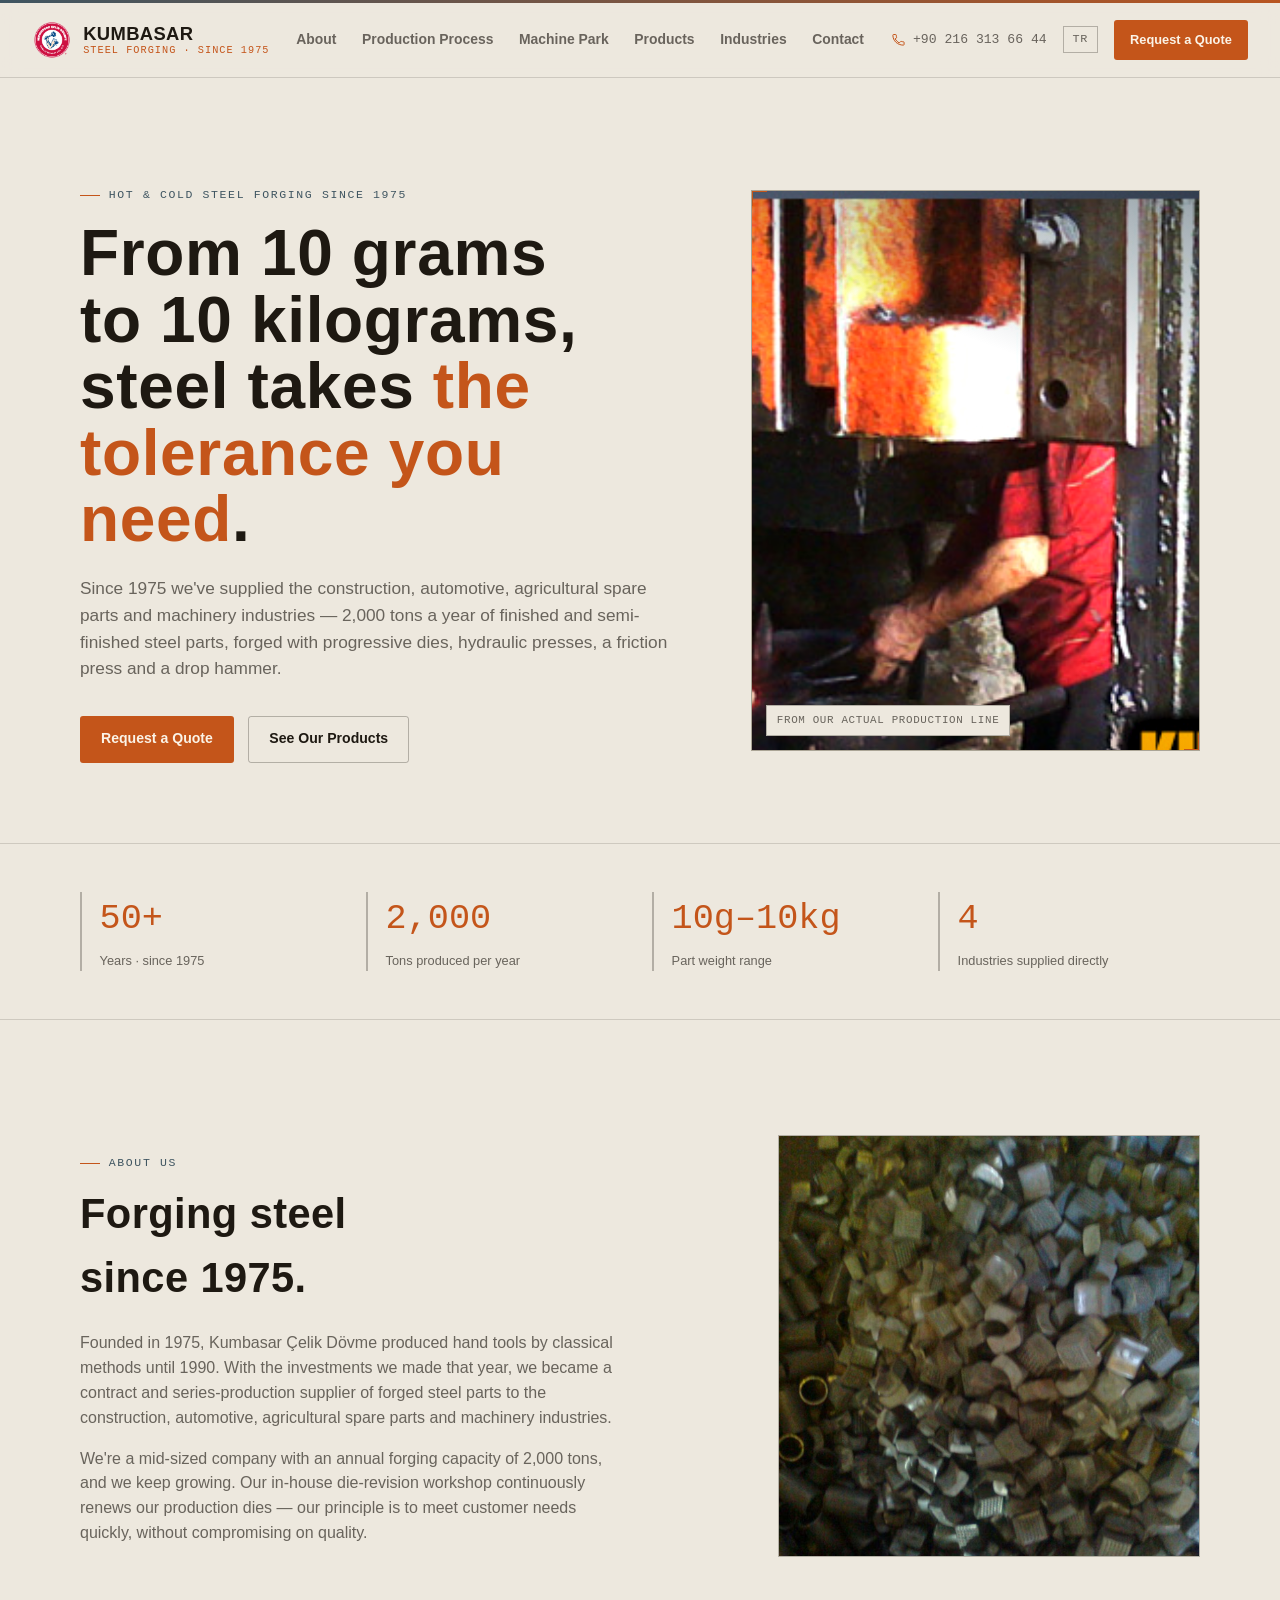
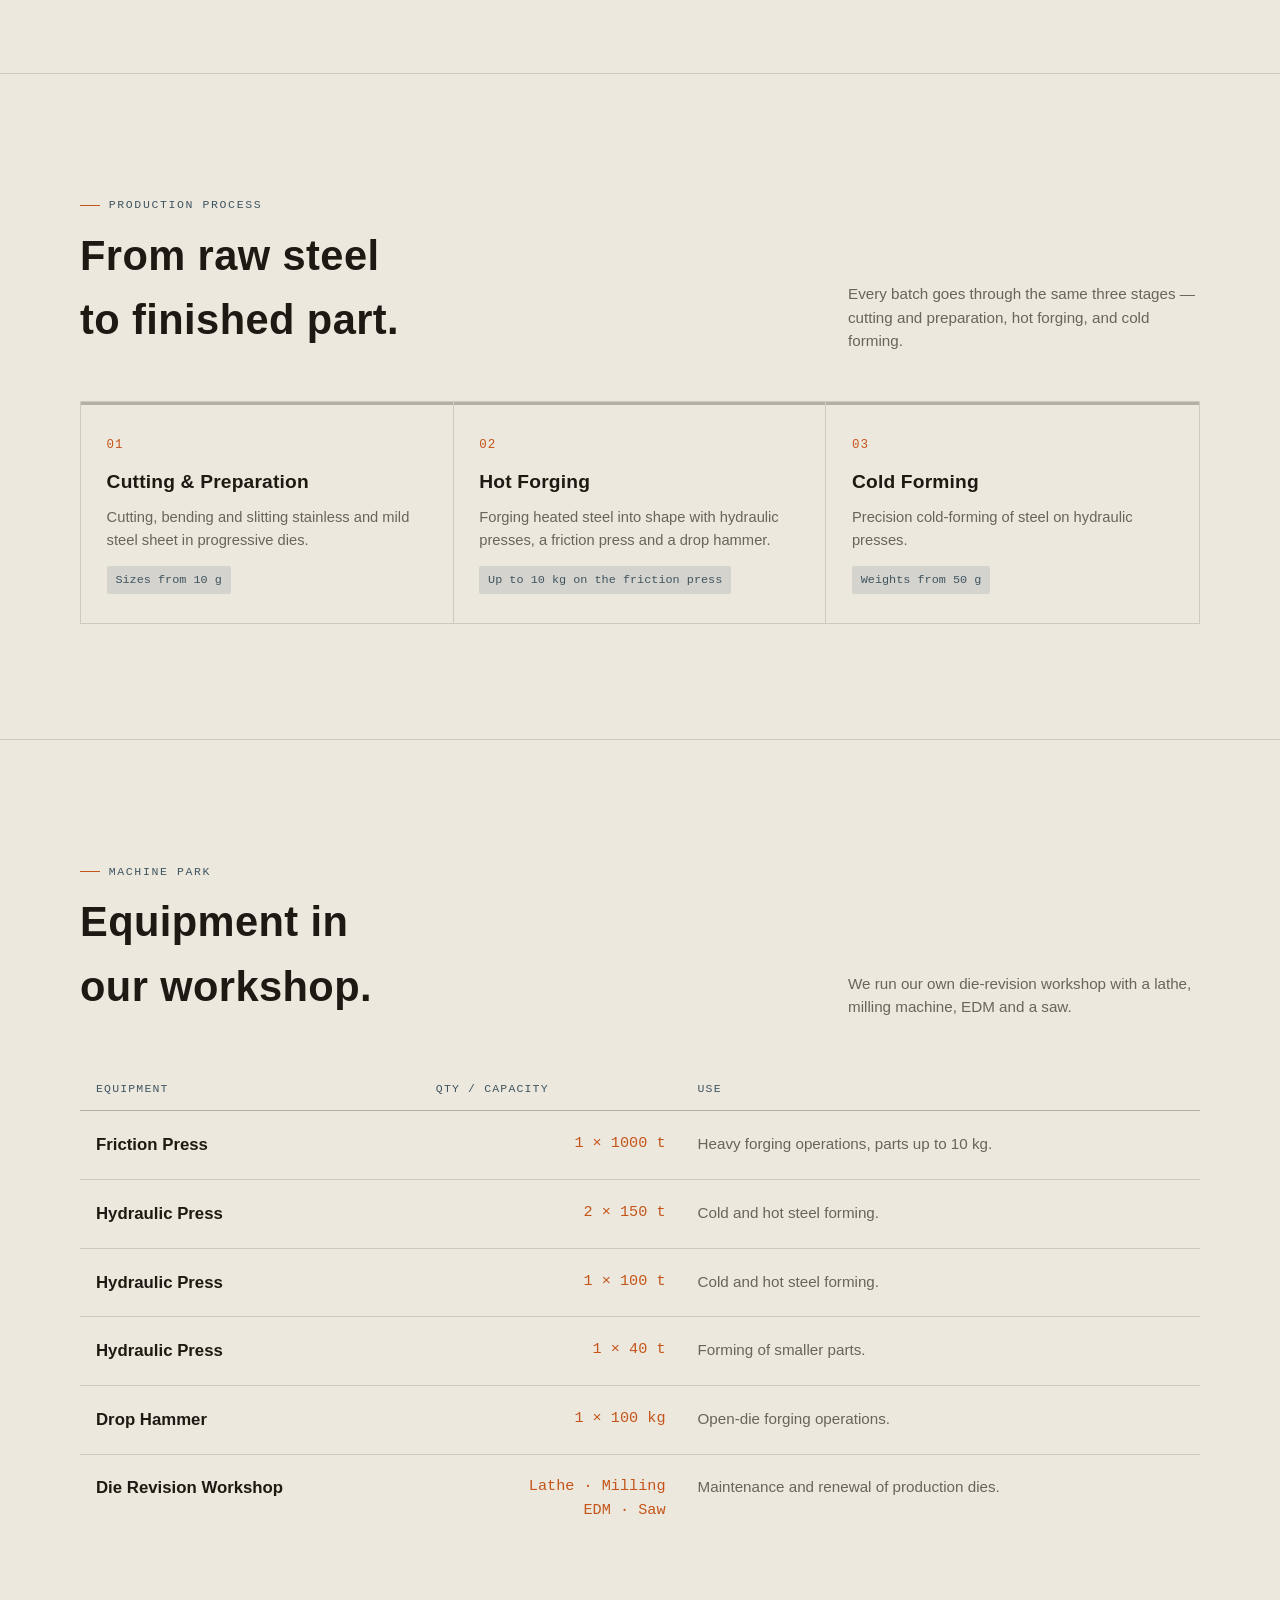
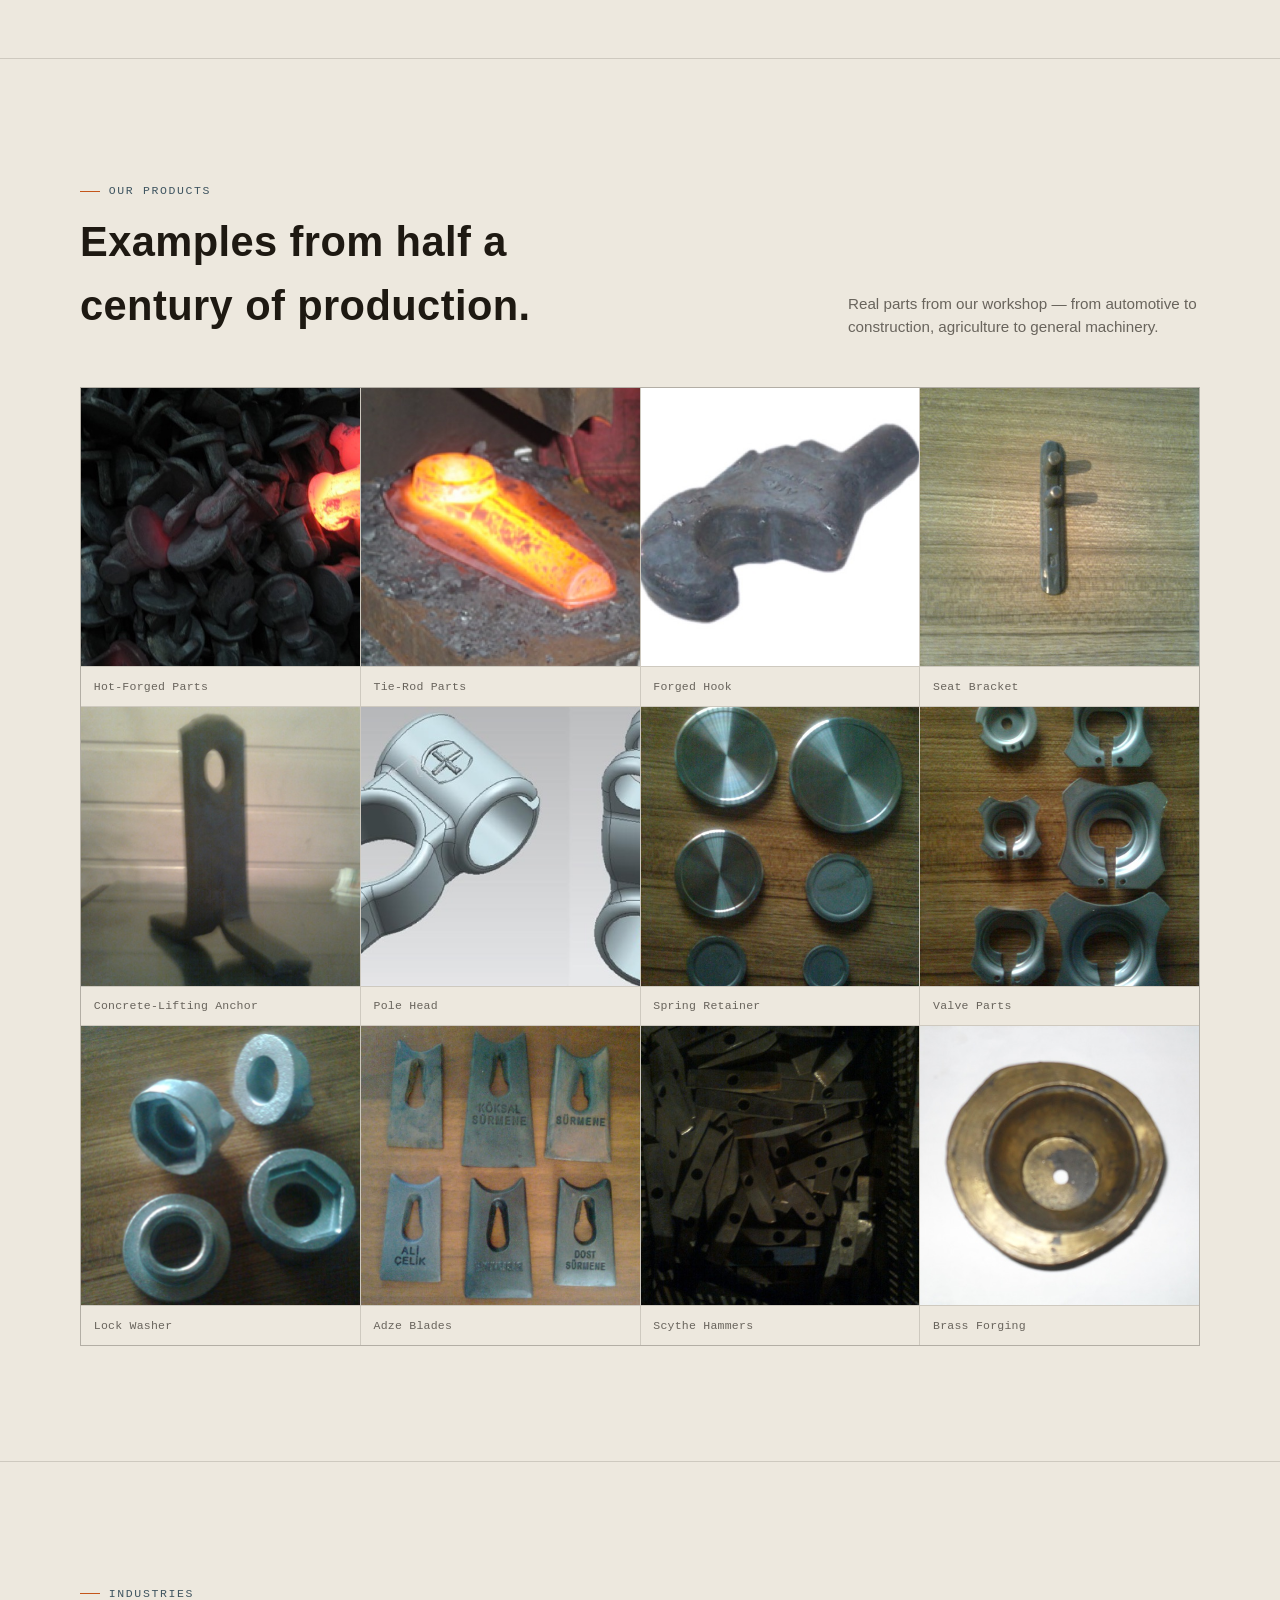
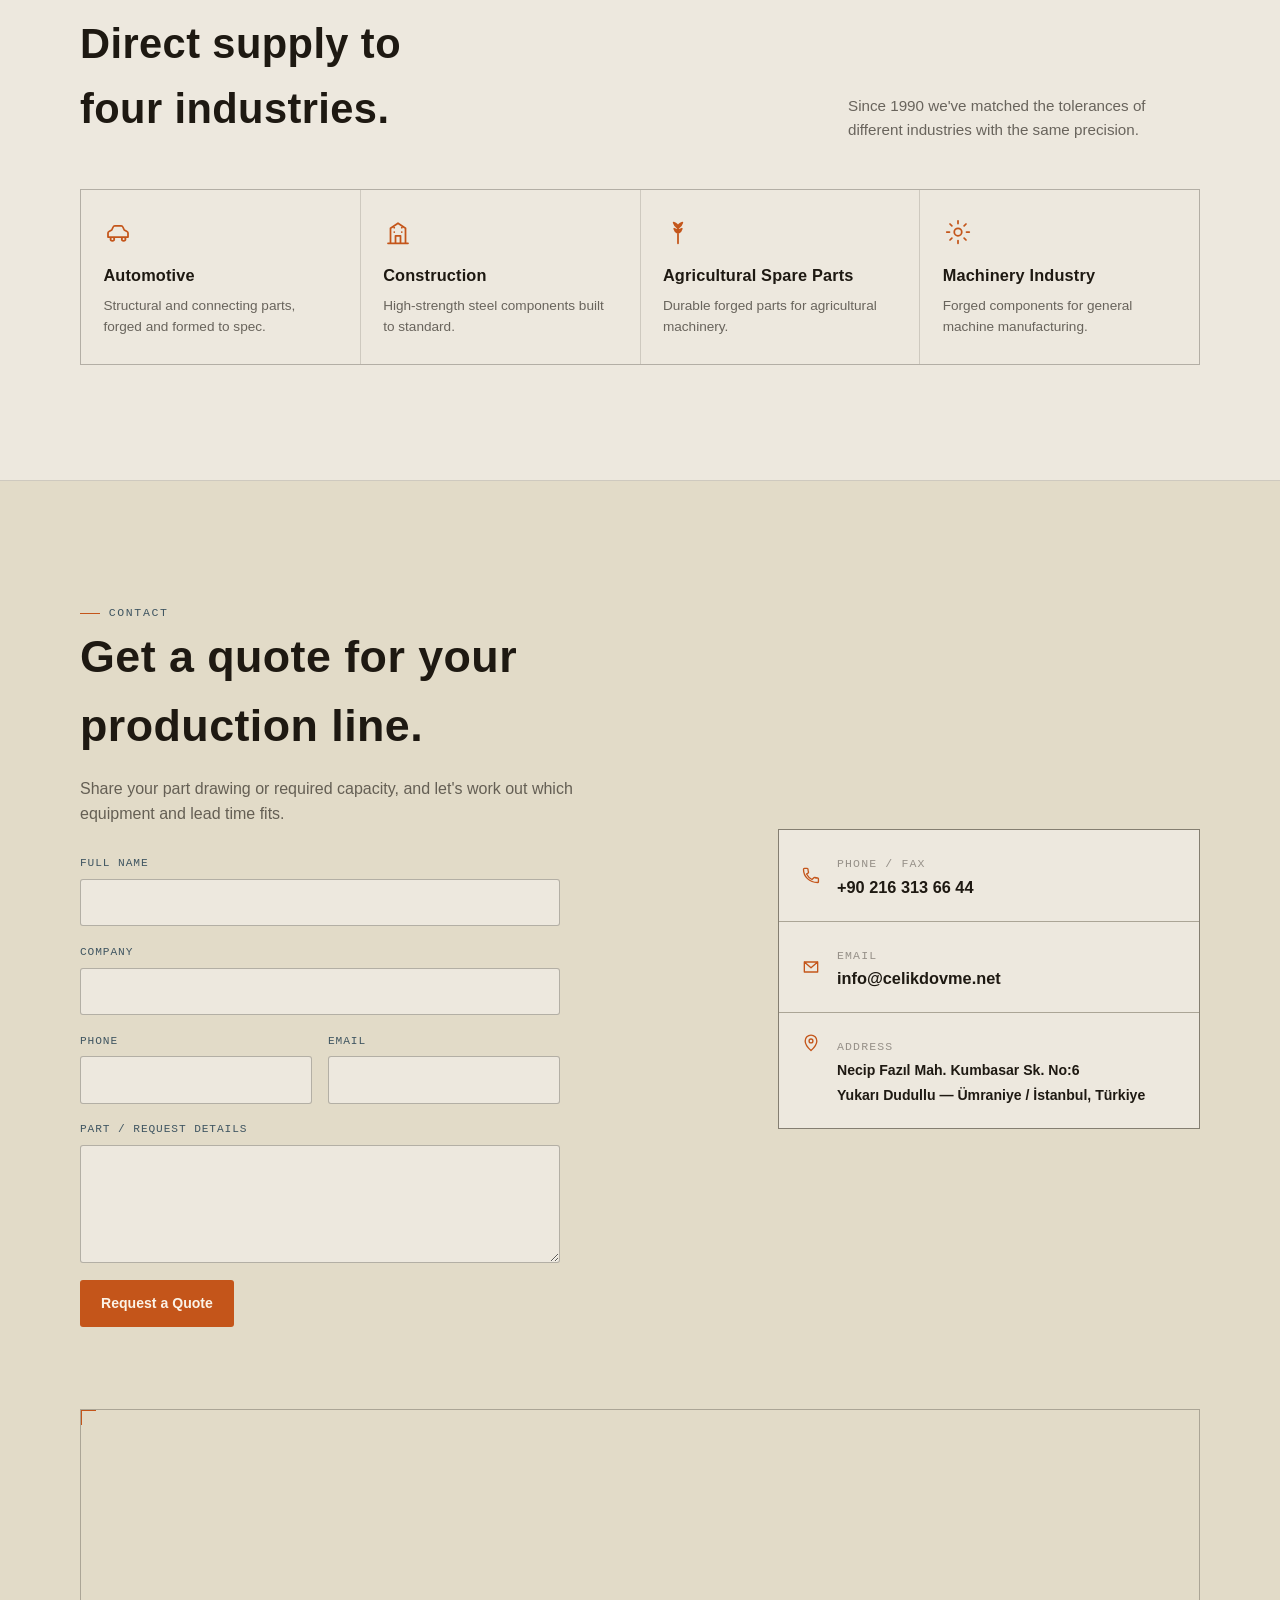
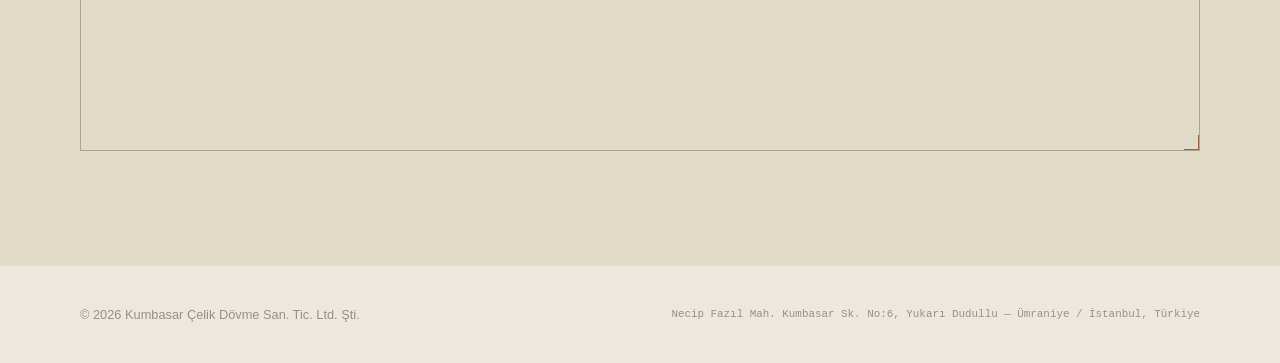
==== en.html @ d21f252c "Add Kumbasar Çelik Dövme website Static bilingual (TR/EN) site built from the company's real content" ====
<!doctype html>
<html lang="en">
<head>
<meta charset="UTF-8">
<meta name="viewport" content="width=device-width, initial-scale=1.0">
<title>Kumbasar Çelik Dövme | Hot & Cold Steel Forging Since 1975</title>
<meta name="description" content="Since 1975, supplying the construction, automotive, agricultural spare parts and machinery industries with hot forging, cold forming and progressive-die steel parts. Annual capacity 2,000 tons.">
<link rel="alternate" hreflang="tr" href="https://celikdovme.net/index.html">
<link rel="alternate" hreflang="en" href="https://celikdovme.net/en.html">
<link rel="alternate" hreflang="x-default" href="https://celikdovme.net/index.html">
<link rel="stylesheet" href="css/style.css">
<script type="application/ld+json">
{
  "@context": "https://schema.org",
  "@type": "Organization",
  "name": "Kumbasar Çelik Dövme San. Tic. Ltd. Şti.",
  "alternateName": "Kumbasar Steel Forging",
  "url": "https://celikdovme.net/en.html",
  "logo": "https://celikdovme.net/images/logo.png",
  "foundingDate": "1975",
  "description": "Since 1975, supplying the construction, automotive, agricultural spare parts and machinery industries with hot forging, cold forming and progressive-die finished and semi-finished steel parts. Annual production capacity of 2,000 tons.",
  "address": {
    "@type": "PostalAddress",
    "streetAddress": "Necip Fazıl Mahallesi, Kumbasar Sokak, No: 6, Yukarı Dudullu",
    "addressLocality": "Ümraniye",
    "addressRegion": "İstanbul",
    "addressCountry": "TR"
  },
  "email": "info@celikdovme.net",
  "telephone": "+90-216-313-66-44",
  "inLanguage": "en",
  "contactPoint": [
    {
      "@type": "ContactPoint",
      "telephone": "+90-216-313-66-44",
      "contactType": "customer service",
      "areaServed": "TR",
      "availableLanguage": "Turkish"
    }
  ]
}
</script>
</head>
<body>
<div class="heat-ticker" aria-hidden="true"></div>

<header>
  <div class="wrap nav-row">
    <a class="brand" href="#top">
      <img class="brand-logo" src="images/logo.png" alt="Kumbasar Çelik Dövme logo" width="44" height="44">
      <span class="brand-text">
        <span class="brand-mark">KUMBASAR</span>
        <span class="brand-sub">Steel Forging · Since 1975</span>
      </span>
    </a>
    <nav class="primary-nav" aria-label="Main menu">
      <a href="#about">About</a>
      <a href="#process">Production Process</a>
      <a href="#machines">Machine Park</a>
      <a href="#products">Products</a>
      <a href="#industries">Industries</a>
      <a href="#contact">Contact</a>
    </nav>
    <div class="header-actions">
      <a class="phone-chip" href="tel:+902163136644">
        <svg viewBox="0 0 24 24" fill="none" stroke-width="1.6"><path d="M6.6 10.8c1.4 2.8 3.8 5.1 6.6 6.6l2.2-2.2c.3-.3.7-.4 1-.2 1.1.4 2.3.6 3.5.6.6 0 1 .4 1 1V20c0 .6-.4 1-1 1C10.1 21 3 13.9 3 5c0-.6.4-1 1-1h3.4c.6 0 1 .4 1 1 0 1.2.2 2.4.6 3.5.1.3 0 .7-.2 1L6.6 10.8Z" stroke-linejoin="round"/></svg>
        +90 216 313 66 44
      </a>
      <a class="lang-switch" href="index.html" hreflang="tr" lang="tr">TR</a>
      <a class="btn btn-primary btn-sm" href="#contact">Request a Quote</a>
      <button class="menu-toggle" id="menuToggle" aria-label="Open menu" aria-expanded="false">
        <svg viewBox="0 0 24 24" fill="none" stroke-width="1.6"><path d="M4 7h16M4 12h16M4 17h16" stroke-linecap="round"/></svg>
      </button>
    </div>
  </div>
</header>

<main id="top">

  <section class="hero">
    <div class="wrap hero-grid">
      <div>
        <span class="eyebrow">Hot & Cold Steel Forging Since 1975</span>
        <h1>From 10 grams to 10 kilograms,<br>steel takes <em>the tolerance you need</em>.</h1>
        <p class="lede">Since 1975 we've supplied the construction, automotive, agricultural spare parts and machinery industries — 2,000 tons a year of finished and semi-finished steel parts, forged with progressive dies, hydraulic presses, a friction press and a drop hammer.</p>
        <div class="hero-ctas">
          <a class="btn btn-primary" href="#contact">Request a Quote</a>
          <a class="btn btn-ghost" href="#products">See Our Products</a>
        </div>
      </div>
      <div class="hero-photo">
        <img src="images/hero-forging.jpg" alt="A craftsman at work on the hot-forging press at Kumbasar Çelik Dövme" loading="eager">
        <div class="hero-photo-corner tl"></div>
        <div class="hero-photo-corner br"></div>
        <div class="hero-photo-tag">FROM OUR ACTUAL PRODUCTION LINE</div>
      </div>
    </div>
  </section>

  <section class="stats-band">
    <div class="wrap stats-grid">
      <div class="stat"><span class="stat-num">50+</span><span class="stat-label">Years · since 1975</span></div>
      <div class="stat"><span class="stat-num">2,000</span><span class="stat-label">Tons produced per year</span></div>
      <div class="stat"><span class="stat-num">10g–10kg</span><span class="stat-label">Part weight range</span></div>
      <div class="stat"><span class="stat-num">4</span><span class="stat-label">Industries supplied directly</span></div>
    </div>
  </section>

  <section class="section reveal" id="about">
    <div class="wrap about-grid">
      <div>
        <span class="eyebrow">About Us</span>
        <h2>Forging steel since 1975.</h2>
        <p class="about-p">Founded in 1975, Kumbasar Çelik Dövme produced hand tools by classical methods until 1990. With the investments we made that year, we became a contract and series-production supplier of forged steel parts to the construction, automotive, agricultural spare parts and machinery industries.</p>
        <p class="about-p">We're a mid-sized company with an annual forging capacity of 2,000 tons, and we keep growing. Our in-house die-revision workshop continuously renews our production dies — our principle is to meet customer needs quickly, without compromising on quality.</p>
      </div>
      <div class="about-photo">
        <img src="images/urun-dovme-parcalar.jpg" alt="A batch of forged parts from the Kumbasar Çelik Dövme workshop" loading="lazy">
      </div>
    </div>
  </section>

  <section class="section reveal" id="process">
    <div class="wrap">
      <div class="section-head">
        <div>
          <span class="eyebrow">Production Process</span>
          <h2>From raw steel to finished part.</h2>
        </div>
        <p>Every batch goes through the same three stages — cutting and preparation, hot forging, and cold forming.</p>
      </div>
      <div class="process-list">
        <div class="process-step">
          <span class="process-index">01</span>
          <h3>Cutting &amp; Preparation</h3>
          <p>Cutting, bending and slitting stainless and mild steel sheet in progressive dies.</p>
          <span class="process-spec">Sizes from 10 g</span>
        </div>
        <div class="process-step">
          <span class="process-index">02</span>
          <h3>Hot Forging</h3>
          <p>Forging heated steel into shape with hydraulic presses, a friction press and a drop hammer.</p>
          <span class="process-spec">Up to 10 kg on the friction press</span>
        </div>
        <div class="process-step">
          <span class="process-index">03</span>
          <h3>Cold Forming</h3>
          <p>Precision cold-forming of steel on hydraulic presses.</p>
          <span class="process-spec">Weights from 50 g</span>
        </div>
      </div>
    </div>
  </section>

  <section class="section reveal" id="machines">
    <div class="wrap">
      <div class="section-head">
        <div>
          <span class="eyebrow">Machine Park</span>
          <h2>Equipment in our workshop.</h2>
        </div>
        <p>We run our own die-revision workshop with a lathe, milling machine, EDM and a saw.</p>
      </div>
      <table class="spec-table">
        <thead>
          <tr><th>Equipment</th><th>Qty / Capacity</th><th>Use</th></tr>
        </thead>
        <tbody>
          <tr>
            <td class="machine-name">Friction Press</td>
            <td class="machine-num" data-label="Qty / Capacity">1 × 1000 t</td>
            <td class="machine-desc" data-label="Use">Heavy forging operations, parts up to 10 kg.</td>
          </tr>
          <tr>
            <td class="machine-name">Hydraulic Press</td>
            <td class="machine-num" data-label="Qty / Capacity">2 × 150 t</td>
            <td class="machine-desc" data-label="Use">Cold and hot steel forming.</td>
          </tr>
          <tr>
            <td class="machine-name">Hydraulic Press</td>
            <td class="machine-num" data-label="Qty / Capacity">1 × 100 t</td>
            <td class="machine-desc" data-label="Use">Cold and hot steel forming.</td>
          </tr>
          <tr>
            <td class="machine-name">Hydraulic Press</td>
            <td class="machine-num" data-label="Qty / Capacity">1 × 40 t</td>
            <td class="machine-desc" data-label="Use">Forming of smaller parts.</td>
          </tr>
          <tr>
            <td class="machine-name">Drop Hammer</td>
            <td class="machine-num" data-label="Qty / Capacity">1 × 100 kg</td>
            <td class="machine-desc" data-label="Use">Open-die forging operations.</td>
          </tr>
          <tr>
            <td class="machine-name">Die Revision Workshop</td>
            <td class="machine-num" data-label="Qty / Capacity">Lathe · Milling<br>EDM · Saw</td>
            <td class="machine-desc" data-label="Use">Maintenance and renewal of production dies.</td>
          </tr>
        </tbody>
      </table>
    </div>
  </section>

  <section class="section reveal" id="products">
    <div class="wrap">
      <div class="section-head">
        <div>
          <span class="eyebrow">Our Products</span>
          <h2>Examples from half a century of production.</h2>
        </div>
        <p>Real parts from our workshop — from automotive to construction, agriculture to general machinery.</p>
      </div>
      <div class="gallery-grid">
        <figure class="gallery-item">
          <img src="images/urun-sicak-dovme-parcalar.jpg" alt="Hot-forged parts" loading="lazy">
          <figcaption>Hot-Forged Parts</figcaption>
        </figure>
        <figure class="gallery-item">
          <img src="images/urun-sicak-dovme-rot.jpg" alt="Tie-rod forged parts" loading="lazy">
          <figcaption>Tie-Rod Parts</figcaption>
        </figure>
        <figure class="gallery-item">
          <img src="images/urun-sicak-dovme-kanca.jpg" alt="Forged hook" loading="lazy">
          <figcaption>Forged Hook</figcaption>
        </figure>
        <figure class="gallery-item">
          <img src="images/urun-arac-koltuk-baglanti.jpg" alt="Vehicle seat bracket" loading="lazy">
          <figcaption>Seat Bracket</figcaption>
        </figure>
        <figure class="gallery-item">
          <img src="images/urun-beton-blok-andraji.jpg" alt="Concrete block lifting anchor" loading="lazy">
          <figcaption>Concrete-Lifting Anchor</figcaption>
        </figure>
        <figure class="gallery-item">
          <img src="images/urun-kutup-basi.jpg" alt="Pole head" loading="lazy">
          <figcaption>Pole Head</figcaption>
        </figure>
        <figure class="gallery-item">
          <img src="images/urun-yay-tutucu.jpg" alt="Spring retainer" loading="lazy">
          <figcaption>Spring Retainer</figcaption>
        </figure>
        <figure class="gallery-item">
          <img src="images/urun-klepe.jpg" alt="Valve parts" loading="lazy">
          <figcaption>Valve Parts</figcaption>
        </figure>
        <figure class="gallery-item">
          <img src="images/urun-emniyet-pulu.jpg" alt="Lock washer" loading="lazy">
          <figcaption>Lock Washer</figcaption>
        </figure>
        <figure class="gallery-item">
          <img src="images/urun-keser-agizlari.jpg" alt="Adze blades" loading="lazy">
          <figcaption>Adze Blades</figcaption>
        </figure>
        <figure class="gallery-item">
          <img src="images/urun-tirpan-cekicleri.jpg" alt="Scythe hammers" loading="lazy">
          <figcaption>Scythe Hammers</figcaption>
        </figure>
        <figure class="gallery-item">
          <img src="images/urun-princ-dovme.jpg" alt="Brass forging" loading="lazy">
          <figcaption>Brass Forging</figcaption>
        </figure>
      </div>
    </div>
  </section>

  <section class="section reveal" id="industries">
    <div class="wrap">
      <div class="section-head">
        <div>
          <span class="eyebrow">Industries</span>
          <h2>Direct supply to four industries.</h2>
        </div>
        <p>Since 1990 we've matched the tolerances of different industries with the same precision.</p>
      </div>
      <div class="sector-grid">
        <div class="sector-card">
          <svg viewBox="0 0 24 24"><path d="M4 16h1.5M18.5 16H20M4 16v-3.2c0-.5.3-1 .8-1.2L7 10.4l1.2-2.6c.2-.5.7-.8 1.2-.8h5.2c.5 0 1 .3 1.2.8L17 10.4l2.2 1.2c.5.2.8.7.8 1.2V16M4 16h16M7.5 16a1.5 1.5 0 1 1 0 3 1.5 1.5 0 0 1 0-3Zm9 0a1.5 1.5 0 1 1 0 3 1.5 1.5 0 0 1 0-3Z" stroke-linejoin="round" stroke-linecap="round"/></svg>
          <h3>Automotive</h3>
          <p>Structural and connecting parts, forged and formed to spec.</p>
        </div>
        <div class="sector-card">
          <svg viewBox="0 0 24 24"><path d="M4 21h16M6 21V9l6-4 6 4v12M10 21v-6h4v6M9 12h.01M15 12h.01M9 8.5h.01M15 8.5h.01" stroke-linecap="round" stroke-linejoin="round"/></svg>
          <h3>Construction</h3>
          <p>High-strength steel components built to standard.</p>
        </div>
        <div class="sector-card">
          <svg viewBox="0 0 24 24"><path d="M12 21V9M12 9c0-2.5-1.5-4-3.5-4.5C9 6.5 10.5 8 12 9Zm0 0c0-2.5 1.5-4 3.5-4.5C15 6.5 13.5 8 12 9Zm0 4c0-2 1.3-3.2 3-3.6-.4 1.7-1.5 3-3 3.6Zm0 0c0-2-1.3-3.2-3-3.6.4 1.7 1.5 3 3 3.6Z" stroke-linecap="round" stroke-linejoin="round"/></svg>
          <h3>Agricultural Spare Parts</h3>
          <p>Durable forged parts for agricultural machinery.</p>
        </div>
        <div class="sector-card">
          <svg viewBox="0 0 24 24"><circle cx="12" cy="12" r="3"/><path d="M12 3v2.2M12 18.8V21M21 12h-2.2M5.2 12H3M18.4 5.6l-1.5 1.5M7.1 16.9l-1.5 1.5M18.4 18.4l-1.5-1.5M7.1 7.1 5.6 5.6" stroke-linecap="round"/></svg>
          <h3>Machinery Industry</h3>
          <p>Forged components for general machine manufacturing.</p>
        </div>
      </div>
    </div>
  </section>

  <section class="contact-band reveal" id="contact">
    <div class="wrap contact-grid">
      <div>
        <span class="eyebrow">Contact</span>
        <h2>Get a quote for your production line.</h2>
        <p class="lede">Share your part drawing or required capacity, and let's work out which equipment and lead time fits.</p>

        <form class="quote-form" id="quoteForm">
          <input type="hidden" name="access_key" value="WEB3FORMS_ACCESS_KEY_BURAYA">
          <input type="checkbox" name="botcheck" class="botcheck" style="display:none" tabindex="-1" autocomplete="off">
          <div class="form-row">
            <label for="qf-name">Full Name</label>
            <input id="qf-name" name="Full Name" type="text" required>
          </div>
          <div class="form-row">
            <label for="qf-company">Company</label>
            <input id="qf-company" name="Company" type="text">
          </div>
          <div class="form-row form-row-split">
            <div>
              <label for="qf-phone">Phone</label>
              <input id="qf-phone" name="Phone" type="tel" required>
            </div>
            <div>
              <label for="qf-email">Email</label>
              <input id="qf-email" name="Email" type="email" required>
            </div>
          </div>
          <div class="form-row">
            <label for="qf-message">Part / Request Details</label>
            <textarea id="qf-message" name="Message" rows="4" required></textarea>
          </div>
          <button type="submit" class="btn btn-primary" id="qfSubmit">Request a Quote</button>
          <p class="form-status" id="qfStatus" role="status"></p>
        </form>
      </div>
      <div class="contact-cards">
        <a class="contact-card" href="tel:+902163136644">
          <svg viewBox="0 0 24 24" fill="none" stroke-width="1.6"><path d="M6.6 10.8c1.4 2.8 3.8 5.1 6.6 6.6l2.2-2.2c.3-.3.7-.4 1-.2 1.1.4 2.3.6 3.5.6.6 0 1 .4 1 1V20c0 .6-.4 1-1 1C10.1 21 3 13.9 3 5c0-.6.4-1 1-1h3.4c.6 0 1 .4 1 1 0 1.2.2 2.4.6 3.5.1.3 0 .7-.2 1L6.6 10.8Z" stroke-linejoin="round"/></svg>
          <span>
            <span class="cc-label">Phone / Fax</span><br>
            <span class="cc-value">+90 216 313 66 44</span>
          </span>
        </a>
        <a class="contact-card" href="mailto:info@celikdovme.net">
          <svg viewBox="0 0 24 24" fill="none" stroke-width="1.6"><path d="M4 6h16v12H4V6Zm0 0 8 7 8-7" stroke-linejoin="round" stroke-linecap="round"/></svg>
          <span>
            <span class="cc-label">Email</span><br>
            <span class="cc-value">info@celikdovme.net</span>
          </span>
        </a>
        <div class="contact-card contact-card-static">
          <svg viewBox="0 0 24 24" fill="none" stroke-width="1.6"><path d="M12 21s7-6.2 7-11.5A7 7 0 0 0 5 9.5C5 14.8 12 21 12 21Z" stroke-linejoin="round"/><circle cx="12" cy="9.5" r="2.3"/></svg>
          <span>
            <span class="cc-label">Address</span><br>
            <span class="cc-value cc-value-sm">Necip Fazıl Mah. Kumbasar Sk. No:6<br>Yukarı Dudullu — Ümraniye / İstanbul, Türkiye</span>
          </span>
        </div>
      </div>
    </div>
    <div class="wrap">
      <div class="map-frame">
        <iframe
          src="https://www.google.com/maps?q=Necip%20Faz%C4%B1l%20Mahallesi%2C%20Kumbasar%20Sokak%20No%3A6%2C%20Yukar%C4%B1%20Dudullu%2C%20%C3%9Cmraniye%2C%20%C4%B0stanbul&output=embed"
          loading="lazy"
          referrerpolicy="no-referrer-when-downgrade"
          title="Kumbasar Çelik Dövme location — Necip Fazıl Mah. Kumbasar Sk. No:6, Yukarı Dudullu, Ümraniye"
          aria-label="Map location of Kumbasar Çelik Dövme"></iframe>
        <div class="map-frame-corner tl"></div>
        <div class="map-frame-corner br"></div>
      </div>
    </div>
  </section>

</main>

<footer>
  <div class="wrap">
    <div class="footer-row">
      <span>© 2026 Kumbasar Çelik Dövme San. Tic. Ltd. Şti.</span>
      <span class="theme-note">Necip Fazıl Mah. Kumbasar Sk. No:6, Yukarı Dudullu — Ümraniye / İstanbul, Türkiye</span>
    </div>
  </div>
</footer>
<script src="js/main.js" defer></script>
</body>
</html>
---- css/style.css ----
@font-face {
    font-family: 'Oswald';
    font-weight: 500;
    font-style: normal;
    font-display: swap;
    src: url('../fonts/oswald-latin.woff2') format('woff2');
    unicode-range: U+0000-00FF, U+0131, U+0152-0153, U+02BB-02BC, U+02C6, U+02DA, U+02DC, U+2000-206F, U+20AC, U+2122;
  }
  @font-face {
    font-family: 'Oswald';
    font-weight: 500;
    font-style: normal;
    font-display: swap;
    src: url('../fonts/oswald-latinext.woff2') format('woff2');
    unicode-range: U+0100-024F, U+1E00-1EFF;
  }
  @font-face {
    font-family: 'Oswald';
    font-weight: 700;
    font-style: normal;
    font-display: swap;
    src: url('../fonts/oswald-latin.woff2') format('woff2');
    unicode-range: U+0000-00FF, U+0131, U+0152-0153, U+02BB-02BC, U+02C6, U+02DA, U+02DC, U+2000-206F, U+20AC, U+2122;
  }
  @font-face {
    font-family: 'Oswald';
    font-weight: 700;
    font-style: normal;
    font-display: swap;
    src: url('../fonts/oswald-latinext.woff2') format('woff2');
    unicode-range: U+0100-024F, U+1E00-1EFF;
  }
  @font-face {
    font-family: 'Public Sans';
    font-weight: 400;
    font-style: normal;
    font-display: swap;
    src: url('../fonts/publicsans-latin.woff2') format('woff2');
    unicode-range: U+0000-00FF, U+0131, U+0152-0153, U+02BB-02BC, U+02C6, U+02DA, U+02DC, U+2000-206F, U+20AC, U+2122;
  }
  @font-face {
    font-family: 'Public Sans';
    font-weight: 400;
    font-style: normal;
    font-display: swap;
    src: url('../fonts/publicsans-latinext.woff2') format('woff2');
    unicode-range: U+0100-024F, U+1E00-1EFF;
  }
  @font-face {
    font-family: 'Public Sans';
    font-weight: 600;
    font-style: normal;
    font-display: swap;
    src: url('../fonts/publicsans-latin.woff2') format('woff2');
    unicode-range: U+0000-00FF, U+0131, U+0152-0153, U+02BB-02BC, U+02C6, U+02DA, U+02DC, U+2000-206F, U+20AC, U+2122;
  }
  @font-face {
    font-family: 'Public Sans';
    font-weight: 600;
    font-style: normal;
    font-display: swap;
    src: url('../fonts/publicsans-latinext.woff2') format('woff2');
    unicode-range: U+0100-024F, U+1E00-1EFF;
  }
  @font-face {
    font-family: 'Public Sans';
    font-weight: 700;
    font-style: normal;
    font-display: swap;
    src: url('../fonts/publicsans-latin.woff2') format('woff2');
    unicode-range: U+0000-00FF, U+0131, U+0152-0153, U+02BB-02BC, U+02C6, U+02DA, U+02DC, U+2000-206F, U+20AC, U+2122;
  }
  @font-face {
    font-family: 'Public Sans';
    font-weight: 700;
    font-style: normal;
    font-display: swap;
    src: url('../fonts/publicsans-latinext.woff2') format('woff2');
    unicode-range: U+0100-024F, U+1E00-1EFF;
  }
  @font-face {
    font-family: 'JetBrains Mono';
    font-weight: 500;
    font-style: normal;
    font-display: swap;
    src: url('../fonts/jbmono-latin.woff2') format('woff2');
    unicode-range: U+0000-00FF, U+0131, U+0152-0153, U+02BB-02BC, U+02C6, U+02DA, U+02DC, U+2000-206F, U+20AC, U+2122;
  }
  @font-face {
    font-family: 'JetBrains Mono';
    font-weight: 500;
    font-style: normal;
    font-display: swap;
    src: url('../fonts/jbmono-latinext.woff2') format('woff2');
    unicode-range: U+0100-024F, U+1E00-1EFF;
  }

  :root {
    --paper: #EDE8DE;
    --paper-raised: #E2DBC8;
    --paper-raised-2: #D7CEB6;
    --ink: #1E1912;
    --ink-soft: rgba(30,25,18,.64);
    --ink-faint: rgba(30,25,18,.42);
    --line: rgba(30,25,18,.15);
    --line-strong: rgba(30,25,18,.28);
    --forge: #C4551A;
    --forge-hot: #E3822F;
    --slate: #3F5561;
    --slate-soft: rgba(63,85,97,.14);
    --shadow: rgba(24,19,12,.16);
    --on-forge: #FBF3E7;

    --font-display: 'Oswald', 'Arial Narrow', 'Helvetica Neue', sans-serif;
    --font-body: 'Public Sans', -apple-system, 'Segoe UI', Roboto, sans-serif;
    --font-mono: 'JetBrains Mono', ui-monospace, 'SFMono-Regular', Menlo, monospace;

    --radius: 3px;
    --gap-section: clamp(4rem, 9vw, 8rem);
  }

  @media (prefers-color-scheme: dark) {
    :root {
      --paper: #14110C;
      --paper-raised: #1D1812;
      --paper-raised-2: #251F17;
      --ink: #F1E9DA;
      --ink-soft: rgba(241,233,218,.66);
      --ink-faint: rgba(241,233,218,.42);
      --line: rgba(241,233,218,.14);
      --line-strong: rgba(241,233,218,.26);
      --forge: #E3822F;
      --forge-hot: #F2A85E;
      --slate: #8FA6B2;
      --slate-soft: rgba(143,166,178,.14);
      --shadow: rgba(0,0,0,.55);
      --on-forge: #1B1006;
    }
  }
  :root[data-theme="dark"] {
    --paper: #14110C;
    --paper-raised: #1D1812;
    --paper-raised-2: #251F17;
    --ink: #F1E9DA;
    --ink-soft: rgba(241,233,218,.66);
    --ink-faint: rgba(241,233,218,.42);
    --line: rgba(241,233,218,.14);
    --line-strong: rgba(241,233,218,.26);
    --forge: #E3822F;
    --forge-hot: #F2A85E;
    --slate: #8FA6B2;
    --slate-soft: rgba(143,166,178,.14);
    --shadow: rgba(0,0,0,.55);
    --on-forge: #1B1006;
  }
  :root[data-theme="light"] {
    --paper: #EDE8DE;
    --paper-raised: #E2DBC8;
    --paper-raised-2: #D7CEB6;
    --ink: #1E1912;
    --ink-soft: rgba(30,25,18,.64);
    --ink-faint: rgba(30,25,18,.42);
    --line: rgba(30,25,18,.15);
    --line-strong: rgba(30,25,18,.28);
    --forge: #C4551A;
    --forge-hot: #E3822F;
    --slate: #3F5561;
    --slate-soft: rgba(63,85,97,.14);
    --shadow: rgba(24,19,12,.16);
    --on-forge: #FBF3E7;
  }

  * { box-sizing: border-box; }
  html { -webkit-text-size-adjust: 100%; }
  body {
    margin: 0;
    background: var(--paper);
    color: var(--ink);
    font-family: var(--font-body);
    font-size: 16px;
    line-height: 1.55;
    -webkit-font-smoothing: antialiased;
    overflow-x: hidden;
  }
  h1, h2, h3 { font-family: var(--font-display); font-weight: 700; margin: 0; text-wrap: balance; letter-spacing: .01em; }
  p { margin: 0; }
  a { color: inherit; }
  img, svg { display: block; max-width: 100%; }
  button { font: inherit; color: inherit; }

  ::selection { background: var(--forge); color: var(--on-forge); }

  :focus-visible {
    outline: 2px solid var(--forge);
    outline-offset: 3px;
  }

  .wrap {
    max-width: 76rem;
    margin: 0 auto;
    padding-left: clamp(1.25rem, 4vw, 3rem);
    padding-right: clamp(1.25rem, 4vw, 3rem);
  }

  /* heat ticker */
  .heat-ticker {
    position: fixed;
    top: 0; left: 0; right: 0;
    height: 3px;
    z-index: 60;
    background: linear-gradient(90deg, var(--slate), var(--forge) 55%, var(--forge-hot));
    background-size: 200% 100%;
    animation: ticker-shift 14s ease-in-out infinite;
  }
  @keyframes ticker-shift {
    0%, 100% { background-position: 0% 0; }
    50% { background-position: 100% 0; }
  }

  /* header */
  header {
    position: sticky;
    top: 3px;
    z-index: 50;
    background: color-mix(in srgb, var(--paper) 88%, transparent);
    backdrop-filter: blur(10px);
    border-bottom: 1px solid var(--line);
  }
  .nav-row {
    display: flex;
    align-items: center;
    justify-content: space-between;
    gap: 1.5rem;
    padding: 1.05rem 0;
  }
  .nav-row > * { min-width: 0; }
  .brand { min-width: 0; }
  .brand-text { min-width: 0; overflow: hidden; }
  .header-actions { min-width: 0; flex-shrink: 0; }
  .brand {
    display: flex;
    align-items: center;
    gap: .7rem;
    text-decoration: none;
  }
  .brand-logo {
    width: 40px;
    height: 40px;
    border-radius: 50%;
    flex-shrink: 0;
  }
  .brand-text { display: flex; flex-direction: column; gap: .1rem; }
  .brand-mark {
    font-family: var(--font-display);
    font-weight: 700;
    font-size: 1.15rem;
    letter-spacing: .02em;
    line-height: 1;
  }
  .brand-sub {
    font-family: var(--font-mono);
    font-size: .64rem;
    letter-spacing: .1em;
    text-transform: uppercase;
    color: var(--forge);
    line-height: 1;
  }
  nav.primary-nav {
    display: flex;
    align-items: center;
    gap: clamp(1.1rem, 2vw, 1.9rem);
  }
  nav.primary-nav a {
    text-decoration: none;
    font-size: .87rem;
    font-weight: 600;
    color: var(--ink-soft);
    position: relative;
    padding: .3rem 0;
    white-space: nowrap;
  }
  nav.primary-nav a:hover { color: var(--ink); }
  nav.primary-nav a::after {
    content: "";
    position: absolute;
    left: 0; right: 100%;
    bottom: 0;
    height: 2px;
    background: linear-gradient(90deg, var(--slate), var(--forge));
    transition: right .25s ease;
  }
  nav.primary-nav a:hover::after { right: 0; }

  .header-actions { display: flex; align-items: center; gap: 1rem; }
  .phone-chip {
    display: flex;
    align-items: center;
    gap: .45rem;
    font-family: var(--font-mono);
    font-size: .82rem;
    color: var(--ink-soft);
    text-decoration: none;
  }
  .phone-chip svg { width: 15px; height: 15px; stroke: var(--forge); }
  .phone-chip:hover { color: var(--ink); }

  .lang-switch {
    font-family: var(--font-mono);
    font-size: .74rem;
    letter-spacing: .06em;
    text-decoration: none;
    color: var(--ink-soft);
    border: 1px solid var(--line-strong);
    padding: .4rem .55rem;
    line-height: 1;
  }
  .lang-switch:hover { color: var(--forge); border-color: var(--forge); }

  .btn {
    display: inline-flex;
    align-items: center;
    gap: .5rem;
    border-radius: var(--radius);
    padding: .72rem 1.25rem;
    font-weight: 600;
    font-size: .88rem;
    text-decoration: none;
    border: 1px solid transparent;
    cursor: pointer;
    transition: background .2s ease, color .2s ease, border-color .2s ease, transform .15s ease;
  }
  .btn-primary {
    background: var(--forge);
    color: var(--on-forge);
  }
  .btn-primary:hover { background: var(--forge-hot); transform: translateY(-1px); }
  .btn-ghost {
    background: transparent;
    color: var(--ink);
    border-color: var(--line-strong);
  }
  .btn-ghost:hover { border-color: var(--forge); color: var(--forge); }
  .btn-sm { padding: .55rem .95rem; font-size: .8rem; }

  .menu-toggle { display: none; }

  /* eyebrow / labels */
  .eyebrow {
    display: inline-flex;
    flex-wrap: wrap;
    align-items: center;
    gap: .4rem .55rem;
    font-family: var(--font-mono);
    font-size: .72rem;
    letter-spacing: .14em;
    text-transform: uppercase;
    color: var(--slate);
    max-width: 100%;
  }
  .eyebrow::before {
    content: "";
    width: 20px; height: 1px;
    background: var(--forge);
  }

  section { position: relative; }
  .reveal {
    opacity: 0;
    transform: translateY(18px);
    transition: opacity .7s ease, transform .7s ease;
  }
  .reveal.is-visible { opacity: 1; transform: translateY(0); }
  @media (prefers-reduced-motion: reduce) {
    .reveal { opacity: 1; transform: none; transition: none; }
    .heat-ticker { animation: none; }
  }

  /* hero */
  .hero {
    padding: clamp(3.5rem, 9vw, 6.5rem) 0 clamp(3rem, 7vw, 5rem);
    border-bottom: 1px solid var(--line);
  }
  .hero-grid {
    display: grid;
    grid-template-columns: 1.15fr .85fr;
    gap: clamp(2.5rem, 5vw, 4rem);
    align-items: center;
  }
  .hero-grid > * { min-width: 0; }
  .hero h1 {
    font-size: clamp(2.4rem, 5.2vw, 4rem);
    line-height: 1.04;
    margin: 1rem 0 1.4rem;
  }
  .hero h1 em {
    font-style: normal;
    color: var(--forge);
  }
  .hero p.lede {
    font-size: 1.08rem;
    color: var(--ink-soft);
    max-width: 40rem;
    margin-bottom: 2.1rem;
  }
  .hero-ctas { display: flex; gap: .9rem; flex-wrap: wrap; }

  .hero-photo {
    aspect-ratio: 4 / 5;
    position: relative;
    border: 1px solid var(--line-strong);
    overflow: hidden;
    background: var(--paper-raised);
  }
  .hero-photo img {
    width: 100%;
    height: 112%;
    object-fit: cover;
    object-position: top center;
    filter: saturate(1.05) contrast(1.03);
  }
  .hero-photo::after {
    content: "";
    position: absolute; inset: 0;
    background: linear-gradient(200deg, color-mix(in srgb, var(--slate) 55%, transparent) 0%, transparent 32%, transparent 68%, color-mix(in srgb, var(--forge) 45%, transparent) 100%);
    mix-blend-mode: multiply;
    pointer-events: none;
  }
  .hero-photo-tag {
    position: absolute;
    left: 14px; bottom: 14px;
    z-index: 2;
    background: var(--paper);
    border: 1px solid var(--line-strong);
    padding: .4rem .6rem;
    font-family: var(--font-mono);
    font-size: .68rem;
    letter-spacing: .06em;
    color: var(--ink-soft);
  }
  .hero-photo-corner { position: absolute; width: 16px; height: 16px; z-index: 2; }
  .hero-photo-corner.tl { top: -1px; left: -1px; border-top: 2px solid var(--forge); border-left: 2px solid var(--forge); }
  .hero-photo-corner.br { bottom: -1px; right: -1px; border-bottom: 2px solid var(--forge); border-right: 2px solid var(--forge); }

  /* stats */
  .stats-band {
    border-bottom: 1px solid var(--line);
    padding: clamp(2.2rem, 4vw, 3rem) 0;
  }
  .stats-grid {
    display: grid;
    grid-template-columns: repeat(4, 1fr);
    gap: 1.5rem;
  }
  .stat {
    padding-left: 1.1rem;
    border-left: 2px solid var(--line-strong);
  }
  .stat-num {
    font-family: var(--font-mono);
    font-size: clamp(1.6rem, 3vw, 2.2rem);
    font-weight: 500;
    font-variant-numeric: tabular-nums;
    color: var(--forge);
    display: block;
  }
  .stat-label {
    font-size: .8rem;
    color: var(--ink-soft);
    margin-top: .3rem;
    display: block;
  }

  /* about */
  .about-grid {
    display: grid;
    grid-template-columns: 1.2fr .8fr;
    gap: clamp(2.5rem, 5vw, 4rem);
    align-items: center;
  }
  .about-grid > * { min-width: 0; }
  .about-grid h2 { font-size: clamp(1.8rem, 3.4vw, 2.6rem); margin: .6rem 0 1.3rem; max-width: 26rem; }
  .about-p { color: var(--ink-soft); max-width: 34rem; margin-bottom: 1rem; }
  .about-p:last-child { margin-bottom: 0; }
  .about-photo {
    aspect-ratio: 1 / 1;
    border: 1px solid var(--line-strong);
    overflow: hidden;
  }
  .about-photo img { width: 100%; height: 100%; object-fit: cover; filter: saturate(1.05); }

  /* gallery */
  .gallery-grid {
    display: grid;
    grid-template-columns: repeat(4, 1fr);
    gap: 1px;
    background: var(--line);
    border: 1px solid var(--line);
  }
  .gallery-item {
    margin: 0;
    background: var(--paper);
    display: flex;
    flex-direction: column;
  }
  .gallery-item img {
    width: 100%;
    aspect-ratio: 1 / 1;
    object-fit: cover;
    filter: saturate(1.02);
    transition: transform .4s ease, filter .4s ease;
  }
  .gallery-item:hover img { transform: scale(1.04); filter: saturate(1.15); }
  .gallery-item figcaption {
    padding: .65rem .8rem;
    font-family: var(--font-mono);
    font-size: .72rem;
    letter-spacing: .02em;
    color: var(--ink-soft);
    border-top: 1px solid var(--line);
  }

  /* quote form */
  .quote-form {
    margin-top: 1.6rem;
    display: flex;
    flex-direction: column;
    gap: 1.1rem;
    max-width: 30rem;
  }
  .form-row { display: flex; flex-direction: column; gap: .4rem; }
  .form-row-split { flex-direction: row; gap: 1rem; }
  .form-row-split > div { flex: 1; display: flex; flex-direction: column; gap: .4rem; }
  .quote-form label {
    font-family: var(--font-mono);
    font-size: .7rem;
    letter-spacing: .08em;
    text-transform: uppercase;
    color: var(--slate);
  }
  .quote-form input, .quote-form textarea {
    font: inherit;
    font-size: .95rem;
    padding: .68rem .8rem;
    border: 1px solid var(--line-strong);
    background: var(--paper);
    color: var(--ink);
    border-radius: var(--radius);
    resize: vertical;
  }
  .quote-form input:focus, .quote-form textarea:focus {
    outline: none;
    border-color: var(--forge);
  }
  .quote-form button { align-self: flex-start; }
  .form-status {
    font-size: .85rem;
    min-height: 1.2em;
  }
  .form-status.ok { color: var(--forge); }
  .form-status.err { color: #b34747; }

  /* generic section spacing */
  .section { padding: var(--gap-section) 0; border-bottom: 1px solid var(--line); }
  .section-head {
    display: flex;
    justify-content: space-between;
    align-items: flex-end;
    gap: 2rem;
    margin-bottom: clamp(2rem, 4vw, 3rem);
  }
  .section-head h2 {
    font-size: clamp(1.8rem, 3.4vw, 2.6rem);
    margin-top: .6rem;
    max-width: 30rem;
  }
  .section-head p { color: var(--ink-soft); max-width: 22rem; font-size: .95rem; }

  /* process steps */
  .process-list {
    display: grid;
    grid-template-columns: repeat(3, 1fr);
    gap: 0;
    border: 1px solid var(--line);
  }
  .process-step {
    padding: 1.8rem 1.6rem;
    border-right: 1px solid var(--line);
    position: relative;
  }
  .process-step:last-child { border-right: none; }
  .process-step::before {
    content: "";
    position: absolute; top: 0; left: 0; right: 0;
    height: 3px;
    background: var(--line-strong);
    transition: background .3s ease;
  }
  .process-step:hover::before { background: linear-gradient(90deg, var(--slate), var(--forge)); }
  .process-index {
    font-family: var(--font-mono);
    font-size: .78rem;
    color: var(--forge);
    letter-spacing: .08em;
  }
  .process-step h3 {
    font-size: 1.2rem;
    margin: .7rem 0 .6rem;
  }
  .process-step p { color: var(--ink-soft); font-size: .92rem; }
  .process-spec {
    display: inline-block;
    margin-top: .9rem;
    font-family: var(--font-mono);
    font-size: .74rem;
    color: var(--slate);
    background: var(--slate-soft);
    padding: .3rem .55rem;
    border-radius: 2px;
  }

  /* machine park table */
  .spec-table { width: 100%; border-collapse: collapse; }
  .spec-table th {
    text-align: left;
    font-family: var(--font-mono);
    font-size: .72rem;
    letter-spacing: .1em;
    text-transform: uppercase;
    color: var(--slate);
    font-weight: 500;
    padding: .8rem 1rem;
    border-bottom: 1px solid var(--line-strong);
  }
  .spec-table td {
    padding: 1.3rem 1rem;
    border-bottom: 1px solid var(--line);
    vertical-align: top;
    font-size: .95rem;
  }
  .spec-table tr:last-child td { border-bottom: none; }
  .spec-table td.machine-name {
    font-family: var(--font-display);
    font-weight: 600;
    font-size: 1.05rem;
    white-space: nowrap;
  }
  .spec-table td.machine-num {
    font-family: var(--font-mono);
    color: var(--forge);
    white-space: nowrap;
    text-align: right;
    font-variant-numeric: tabular-nums;
  }
  .spec-table td.machine-desc { color: var(--ink-soft); }

  /* sectors */
  .sector-grid {
    display: grid;
    grid-template-columns: repeat(4, 1fr);
    gap: 1px;
    background: var(--line);
    border: 1px solid var(--line);
  }
  .sector-card {
    background: var(--paper);
    padding: 1.7rem 1.4rem;
    position: relative;
  }
  .sector-card svg { width: 30px; height: 30px; stroke: var(--forge); fill: none; stroke-width: 1.4; margin-bottom: 1rem; }
  .sector-card h3 { font-size: 1.02rem; margin-bottom: .4rem; }
  .sector-card p { font-size: .85rem; color: var(--ink-soft); }

  /* contact band */
  .contact-band {
    padding: var(--gap-section) 0;
    background: var(--paper-raised);
  }
  .contact-grid {
    display: grid;
    grid-template-columns: 1.2fr .8fr;
    gap: clamp(2rem, 5vw, 4rem);
    align-items: center;
  }
  .contact-grid > * { min-width: 0; }
  .contact-band h2 { font-size: clamp(1.9rem, 4vw, 2.8rem); margin-bottom: 1rem; }
  .contact-band p.lede { color: var(--ink-soft); max-width: 34rem; margin-bottom: 1.8rem; }
  .contact-cards { display: flex; flex-direction: column; gap: 1px; background: var(--line-strong); border: 1px solid var(--line-strong); }
  .contact-card {
    background: var(--paper);
    padding: 1.25rem 1.4rem;
    display: flex;
    align-items: center;
    gap: 1rem;
    text-decoration: none;
    color: var(--ink);
    transition: background .2s ease;
  }
  .contact-card:hover { background: var(--paper-raised-2); }
  .contact-card svg { width: 20px; height: 20px; stroke: var(--forge); flex-shrink: 0; }
  .contact-card .cc-label { font-size: .72rem; text-transform: uppercase; letter-spacing: .1em; color: var(--ink-faint); font-family: var(--font-mono); }
  .contact-card .cc-value { font-weight: 600; font-size: 1.02rem; }
  .contact-card .cc-value-sm { font-weight: 600; font-size: .88rem; line-height: 1.4; }
  .contact-card-static { cursor: default; align-items: flex-start; }
  .contact-card-static:hover { background: var(--paper); }

  /* map */
  .map-frame {
    margin-top: clamp(2rem, 4vw, 3rem);
    position: relative;
    border: 1px solid var(--line-strong);
    overflow: hidden;
  }
  .map-frame iframe {
    display: block;
    width: 100%;
    height: 340px;
    border: 0;
    filter: grayscale(35%) contrast(1.05);
  }
  .map-frame-corner { position: absolute; width: 16px; height: 16px; z-index: 2; pointer-events: none; }
  .map-frame-corner.tl { top: -1px; left: -1px; border-top: 2px solid var(--forge); border-left: 2px solid var(--forge); }
  .map-frame-corner.br { bottom: -1px; right: -1px; border-bottom: 2px solid var(--forge); border-right: 2px solid var(--forge); }

  footer {
    padding: 2.4rem 0;
  }
  .footer-row {
    display: flex;
    justify-content: space-between;
    align-items: center;
    gap: 1rem;
    flex-wrap: wrap;
    font-size: .8rem;
    color: var(--ink-faint);
  }
  .footer-note { font-size: .74rem; color: var(--ink-faint); margin-top: .6rem; max-width: 40rem; }

  @media (max-width: 860px) {
    nav.primary-nav, .header-actions .phone-chip { display: none; }
    .menu-toggle {
      display: inline-flex;
      align-items: center;
      justify-content: center;
      width: 38px; height: 38px;
      border: 1px solid var(--line-strong);
      background: transparent;
      cursor: pointer;
    }
    .menu-toggle svg { width: 18px; height: 18px; stroke: var(--ink); }
    .hero-grid { grid-template-columns: 1fr; }
    .hero-photo { max-width: 20rem; margin: 0 auto; }
    .stats-grid { grid-template-columns: repeat(2, 1fr); row-gap: 1.6rem; }
    .about-grid { grid-template-columns: 1fr; }
    .about-photo { max-width: 20rem; margin: 0 auto; order: -1; }
    .process-list { grid-template-columns: 1fr; }
    .process-step { border-right: none; border-bottom: 1px solid var(--line); }
    .process-step:last-child { border-bottom: none; }
    .gallery-grid { grid-template-columns: repeat(2, 1fr); }
    .sector-grid { grid-template-columns: repeat(2, 1fr); }
    .contact-grid { grid-template-columns: 1fr; }
    .form-row-split { flex-direction: column; }
    .section-head { flex-direction: column; align-items: flex-start; }
    .spec-table, .spec-table thead, .spec-table tbody, .spec-table tr, .spec-table td {
      display: block;
      width: 100%;
    }
    .spec-table thead { position: absolute; left: -9999px; }
    .spec-table tr {
      border: 1px solid var(--line);
      padding: 1.1rem 1.2rem;
      margin-bottom: .9rem;
    }
    .spec-table tr:last-child { margin-bottom: 0; }
    .spec-table td {
      border-bottom: none;
      padding: .3rem 0;
      white-space: normal;
      text-align: left;
    }
    .spec-table td.machine-name { padding-top: 0; }
    .spec-table td.machine-num,
    .spec-table td.machine-desc { text-align: left; }
    .spec-table td.machine-num::before,
    .spec-table td.machine-desc::before {
      content: attr(data-label);
      display: block;
      font-family: var(--font-mono);
      font-size: .66rem;
      letter-spacing: .08em;
      text-transform: uppercase;
      color: var(--slate);
      margin-top: .5rem;
      margin-bottom: .15rem;
    }
  }

  @media (max-width: 480px) {
    .gallery-grid { grid-template-columns: repeat(2, 1fr); }
    .nav-row { padding: .85rem 0; }
    .brand-sub { display: none; }
    .header-actions .btn-primary { display: none; }
  }

  .theme-note {
    font-family: var(--font-mono);
    font-size: .68rem;
    color: var(--ink-faint);
  }
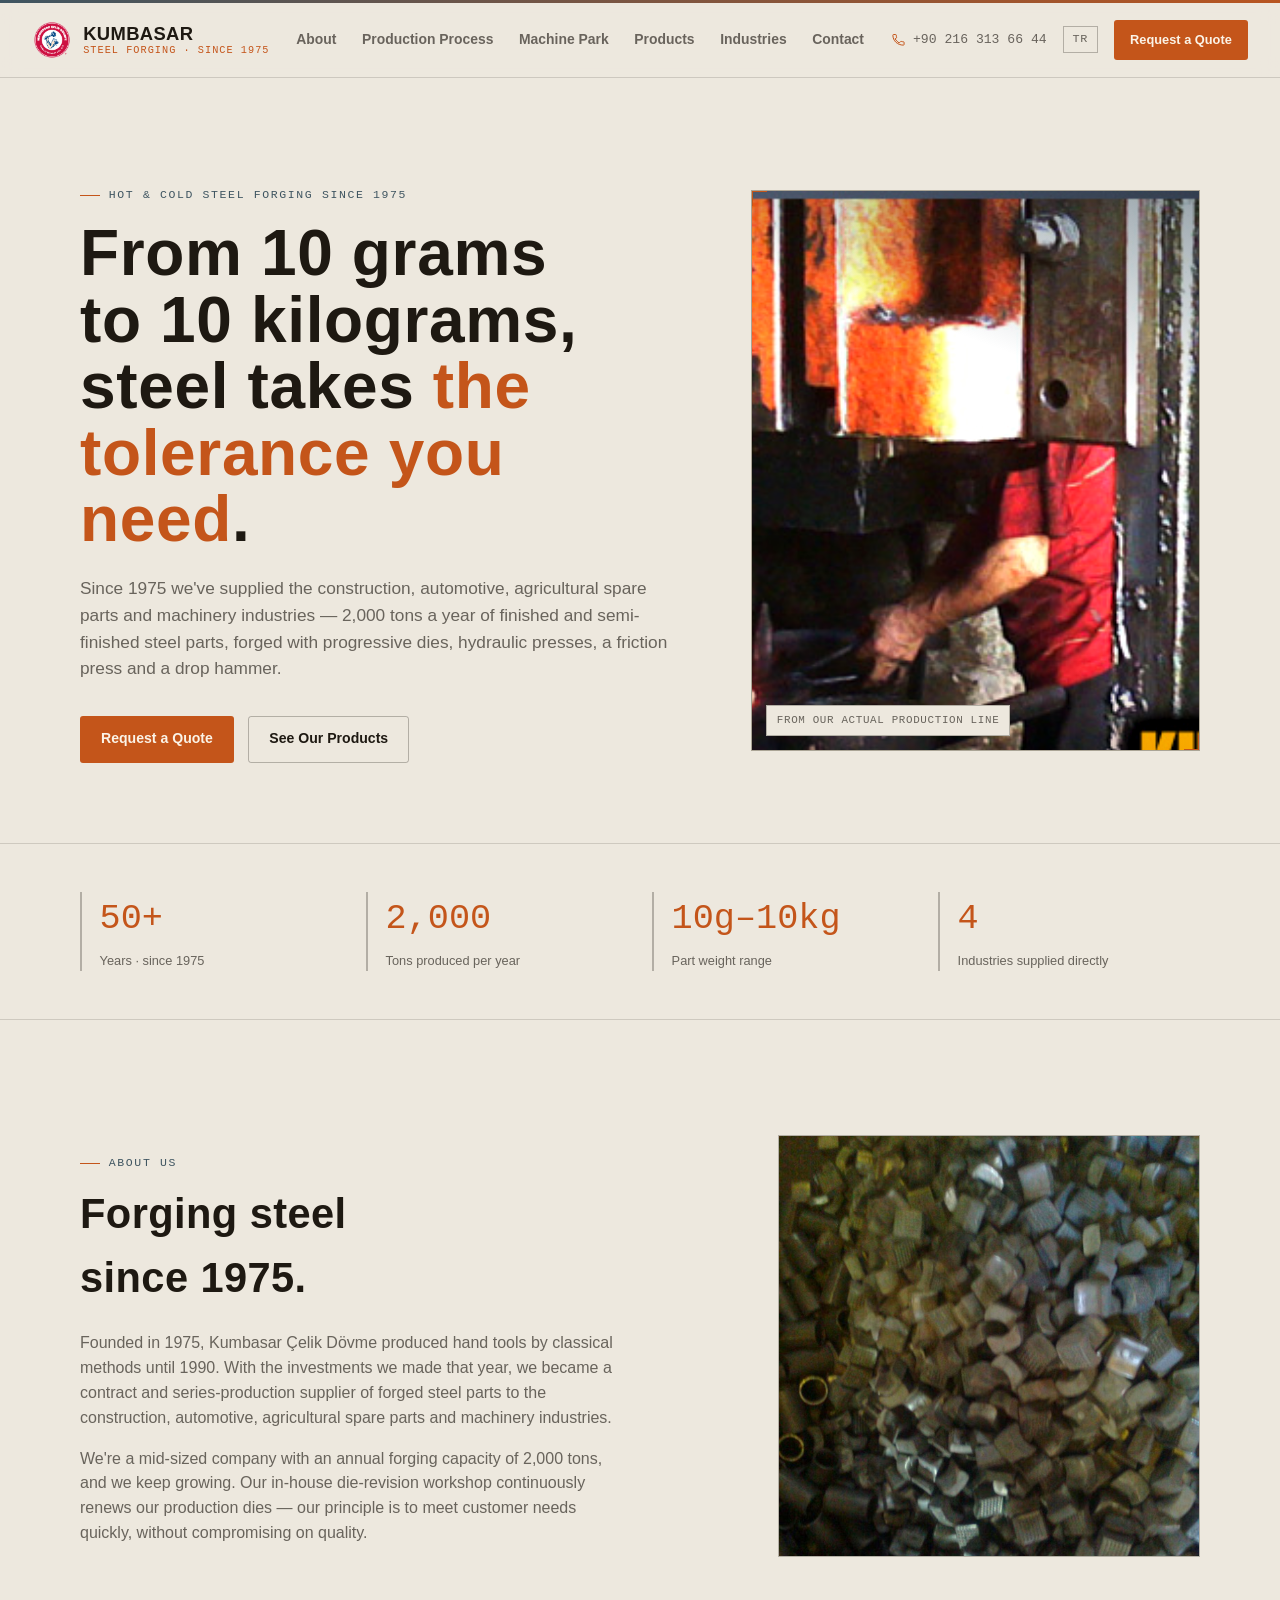
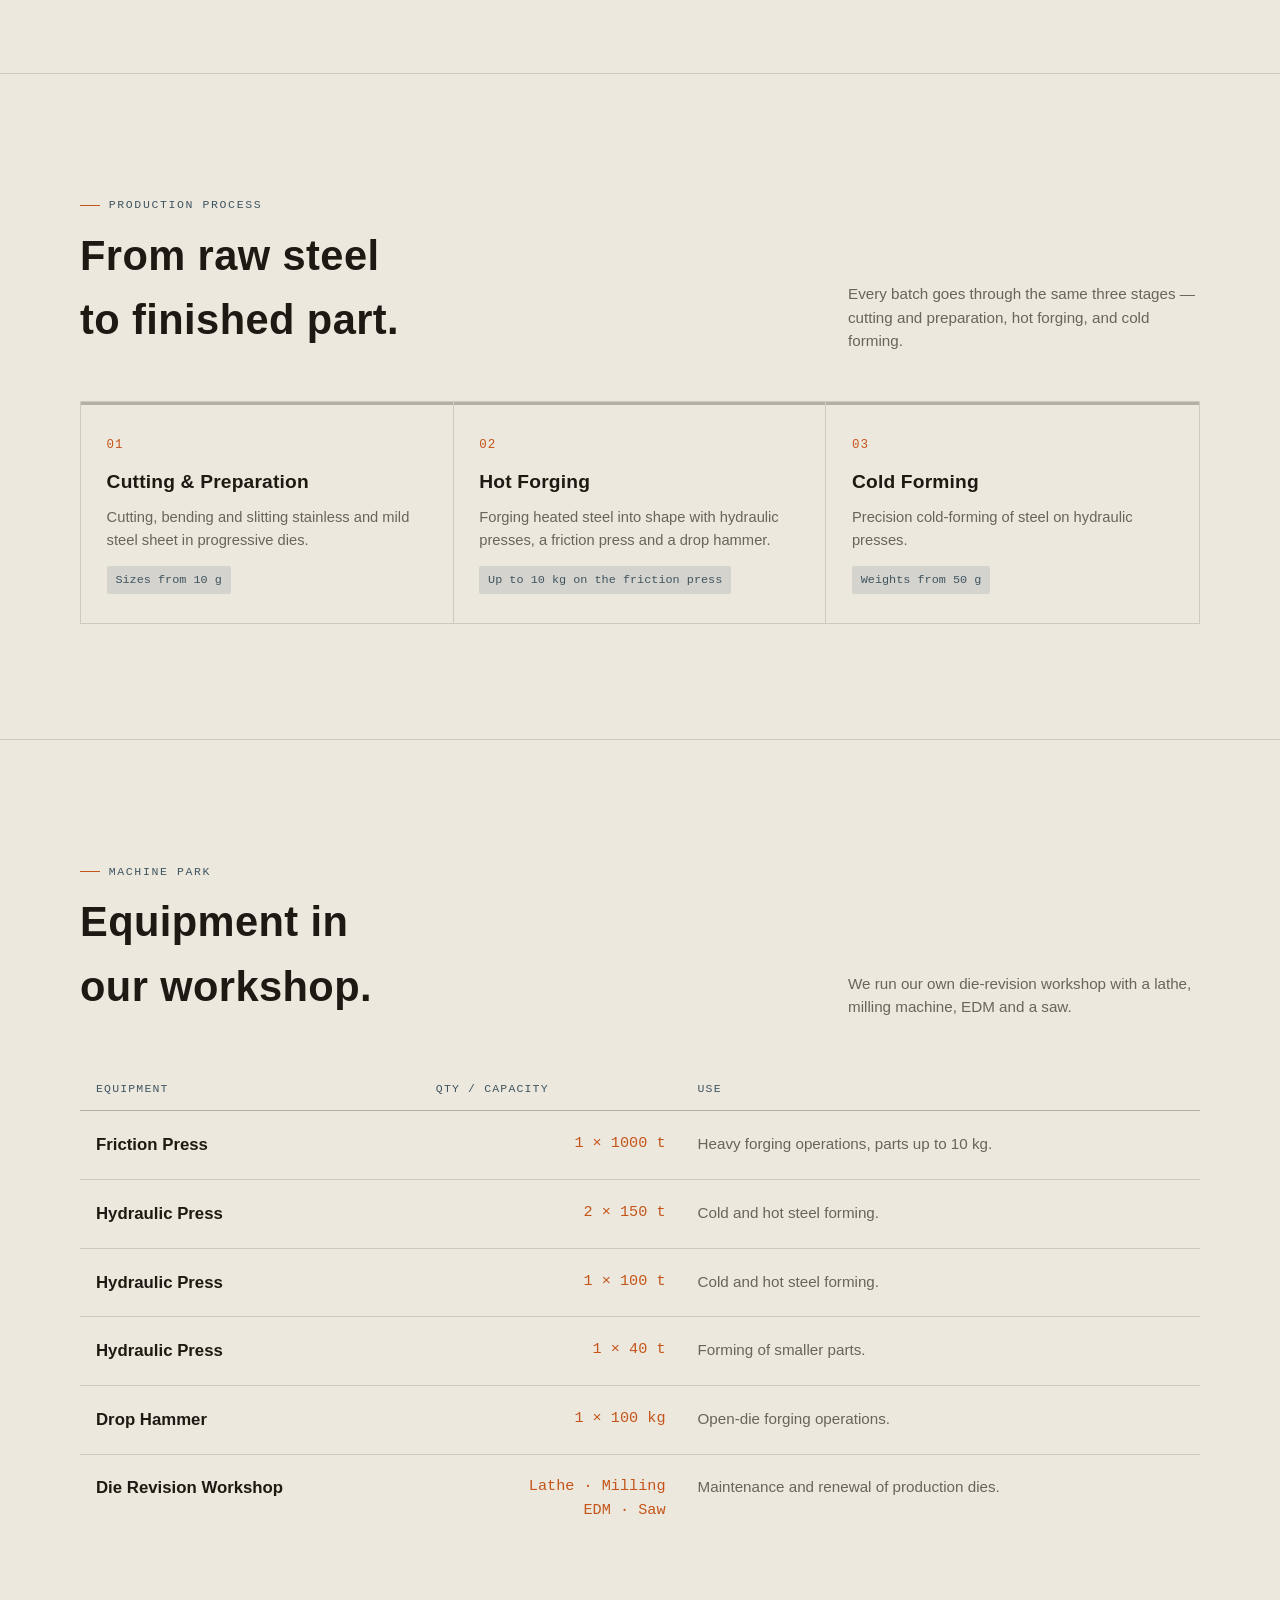
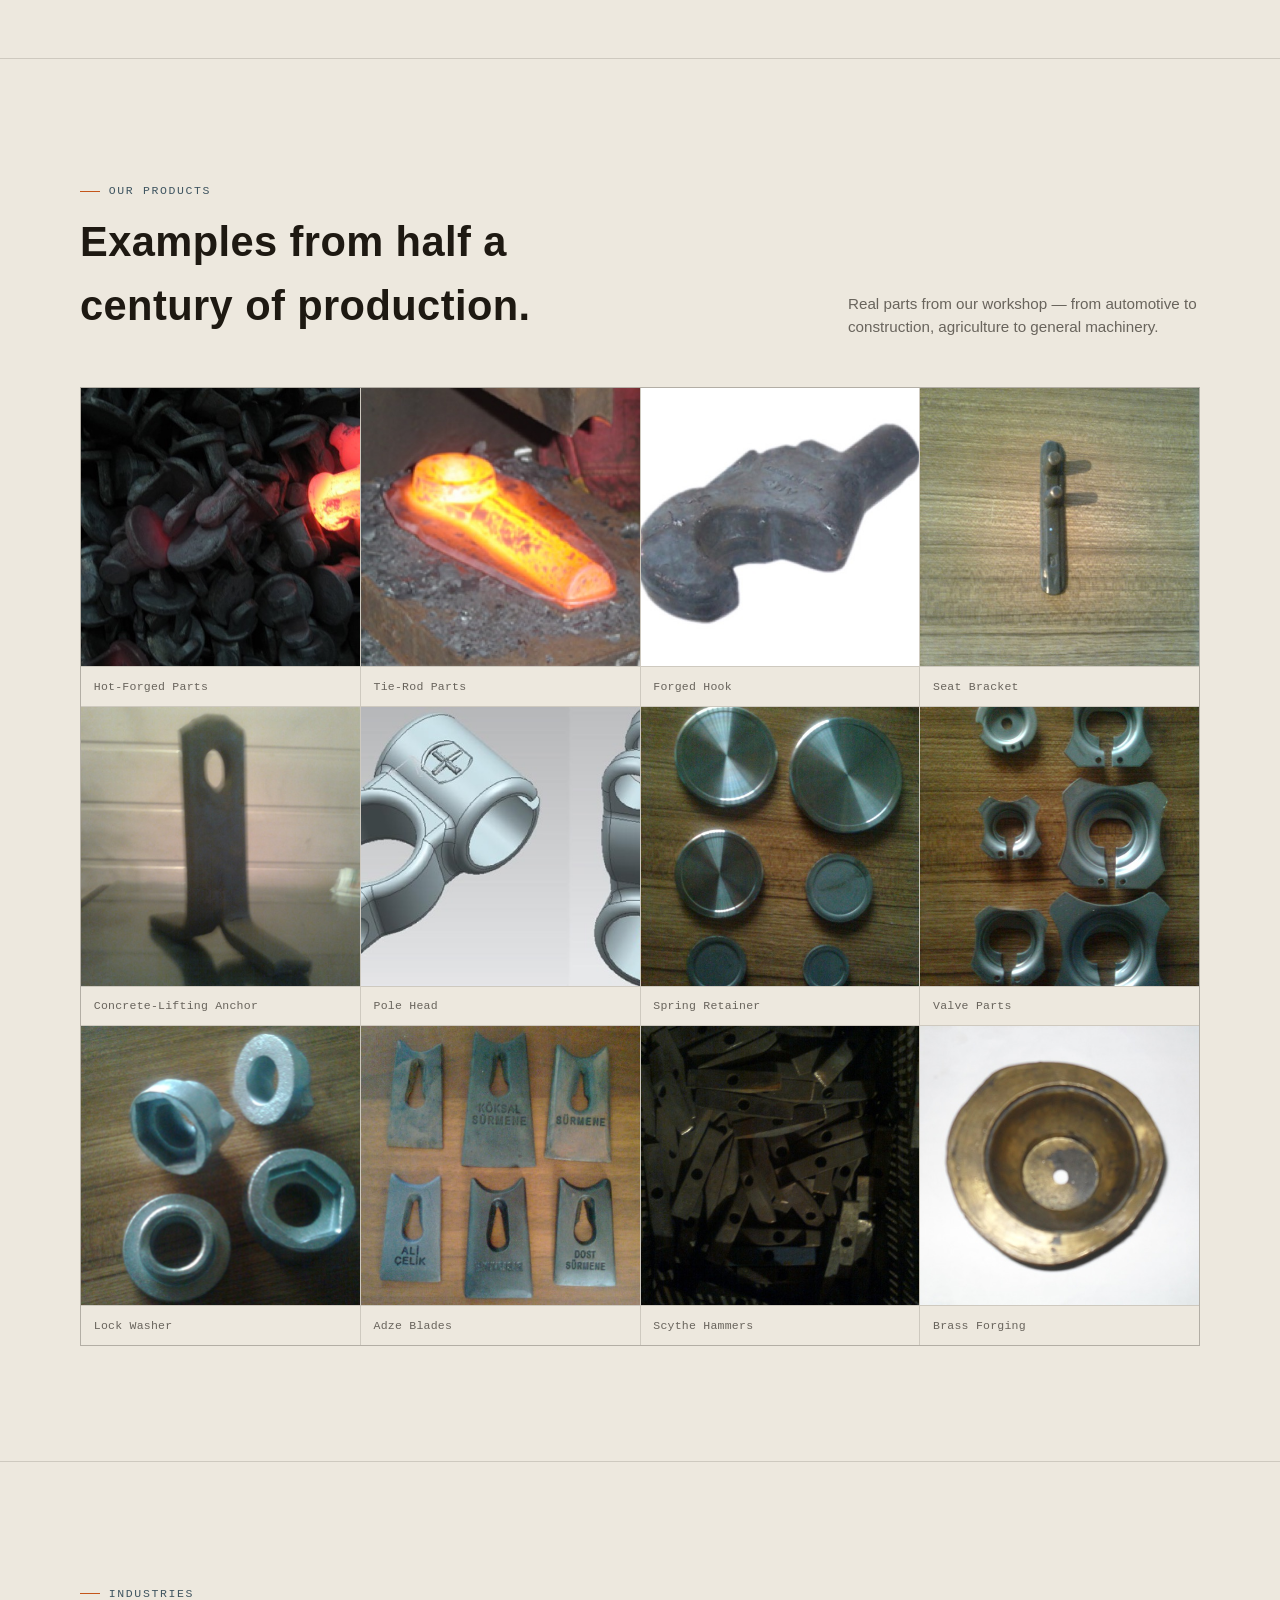
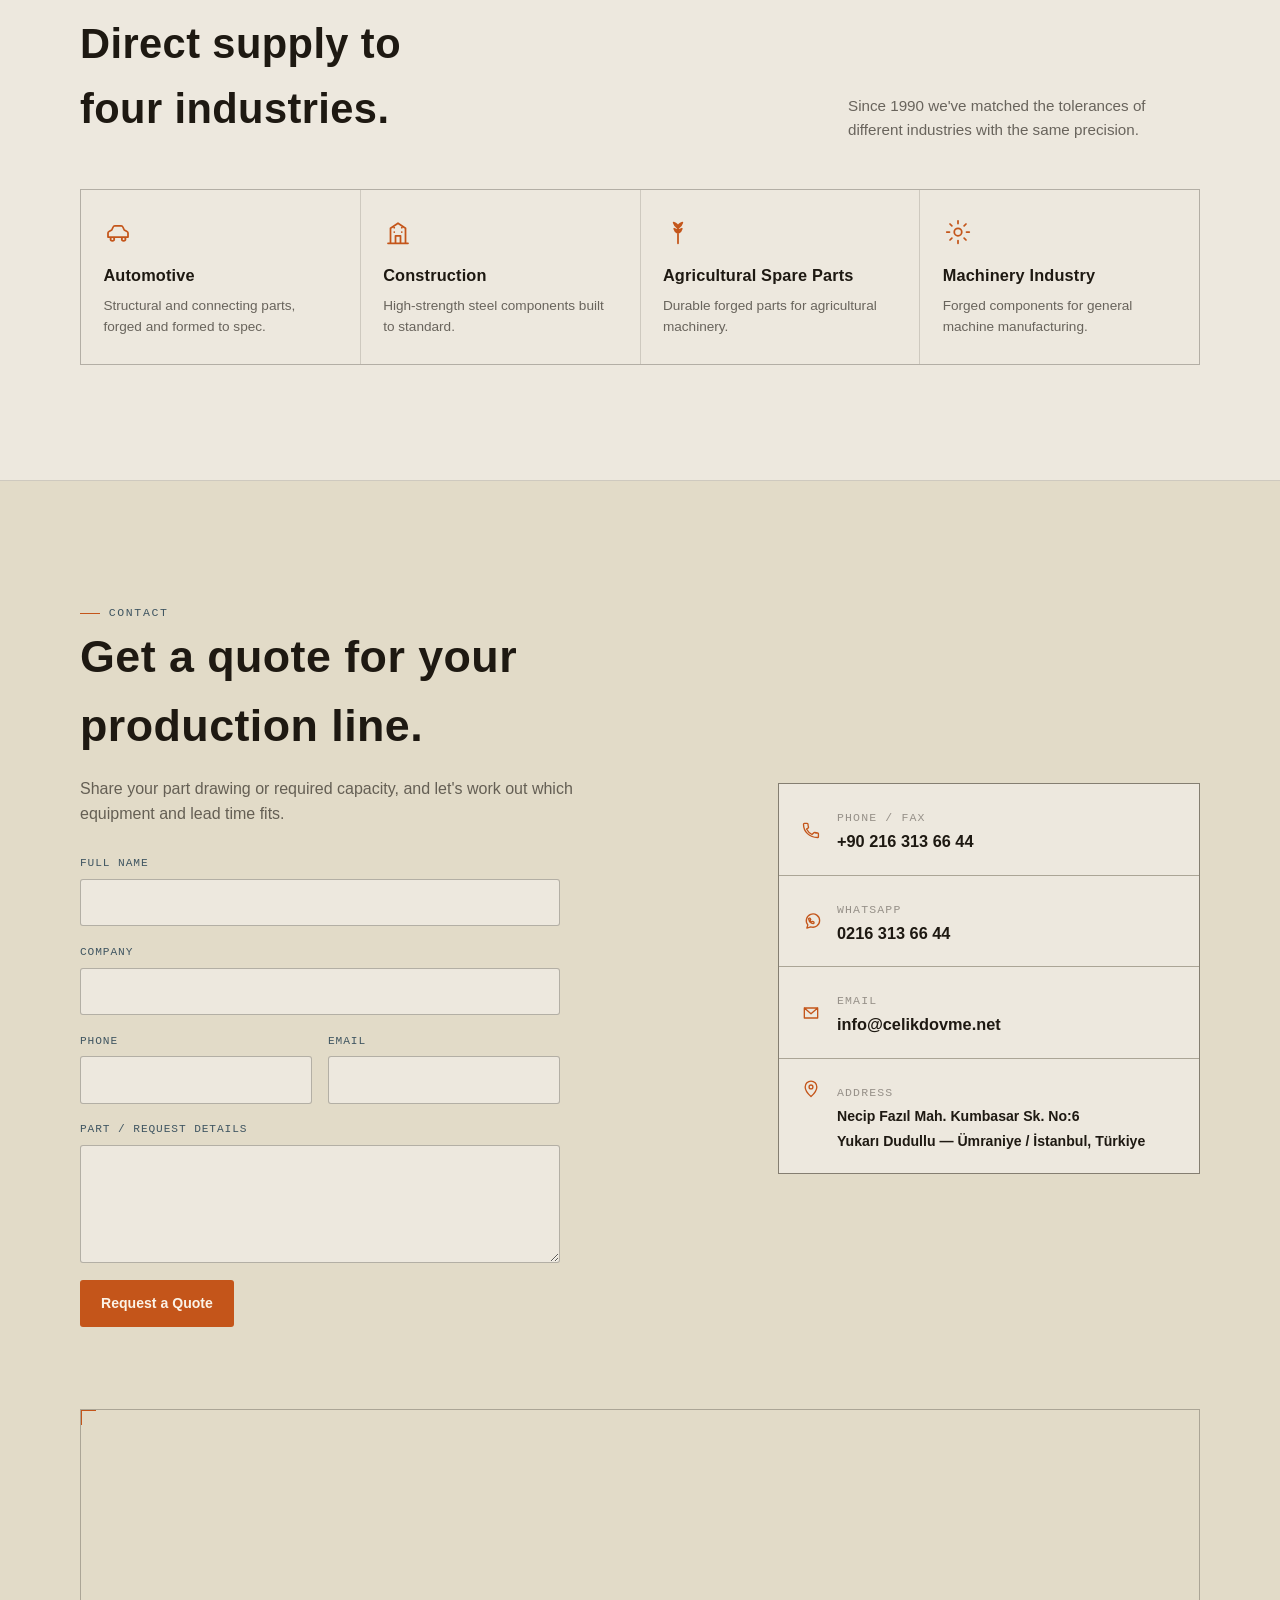
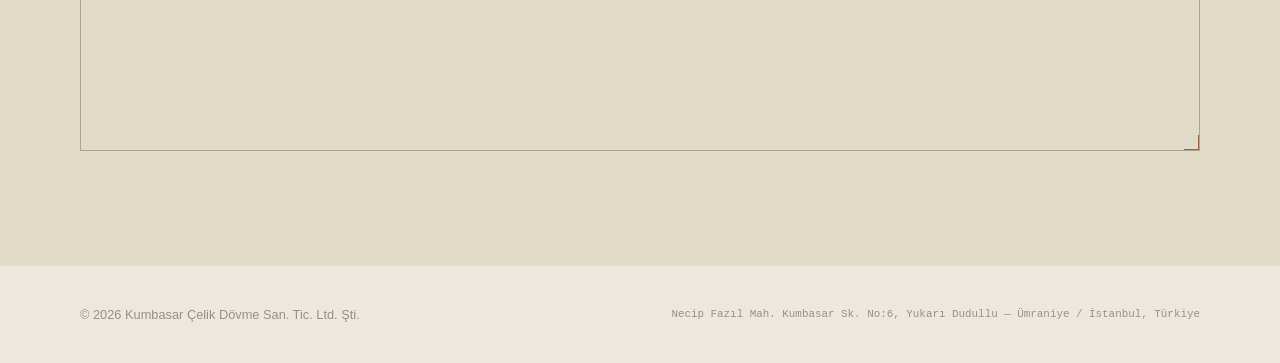
==== commit bb1529f2: "İletişim bölümüne WhatsApp linki ekle wa.me üzerinden tıklanabilir WhatsApp kartı, telefon kartının " ====
--- a/en.html
+++ b/en.html
@@ -341,6 +341,13 @@
             <span class="cc-value">+90 216 313 66 44</span>
           </span>
         </a>
+        <a class="contact-card" href="https://wa.me/902163136644" target="_blank" rel="noopener">
+          <svg viewBox="0 0 24 24" fill="none" stroke-width="1.6"><path d="M7 20.5 8.2 16.6A8 8 0 1 1 11.6 19L7 20.5Z" stroke-linejoin="round" stroke-linecap="round"/><path d="M9 9.6c0-.6.5-1.1 1-1.1h.5c.3 0 .5.2.6.4l.5 1.2c.1.2 0 .5-.1.6l-.6.7c.3.8 1 1.5 1.8 1.8l.7-.6c.2-.1.4-.2.6-.1l1.2.5c.2.1.4.3.4.6v.5c0 .5-.5 1-1.1 1-2.7 0-5-2.3-5-5Z" stroke-linejoin="round" stroke-linecap="round"/></svg>
+          <span>
+            <span class="cc-label">WhatsApp</span><br>
+            <span class="cc-value">0216 313 66 44</span>
+          </span>
+        </a>
         <a class="contact-card" href="mailto:info@celikdovme.net">
           <svg viewBox="0 0 24 24" fill="none" stroke-width="1.6"><path d="M4 6h16v12H4V6Zm0 0 8 7 8-7" stroke-linejoin="round" stroke-linecap="round"/></svg>
           <span>
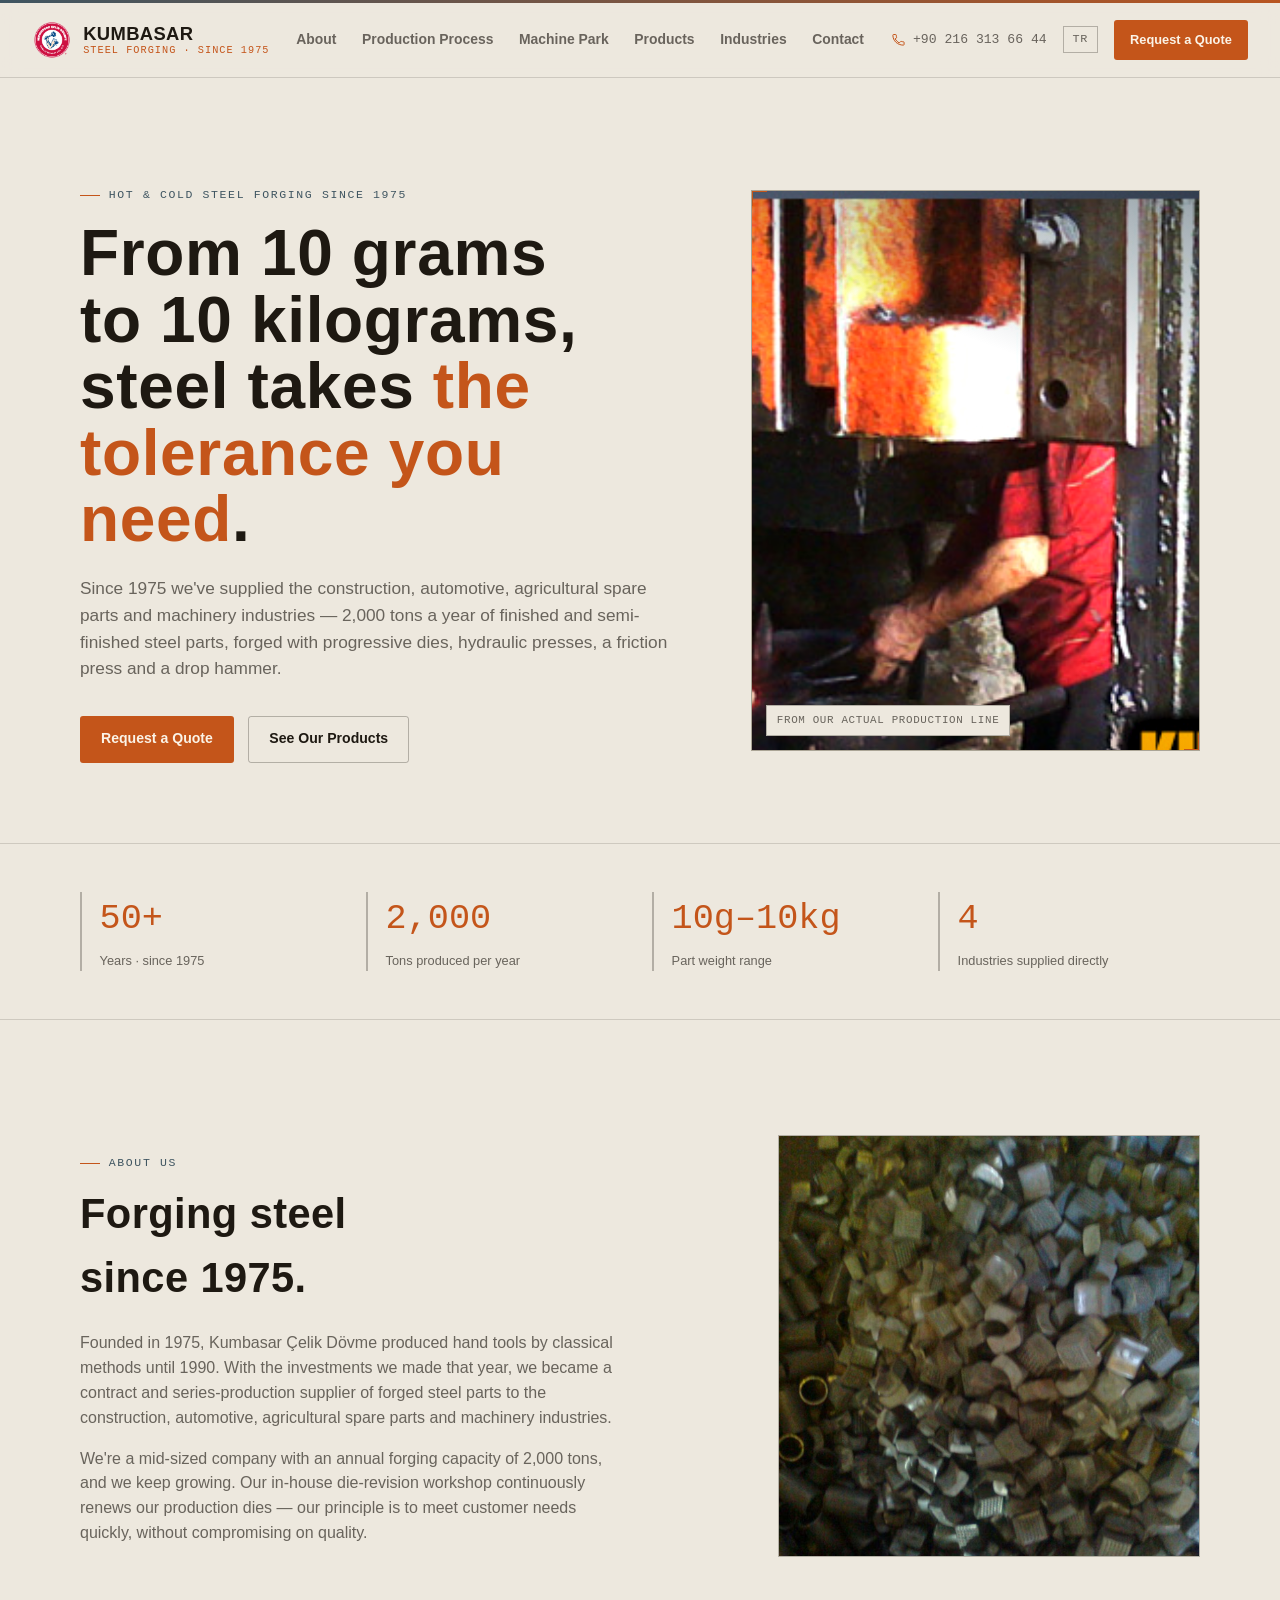
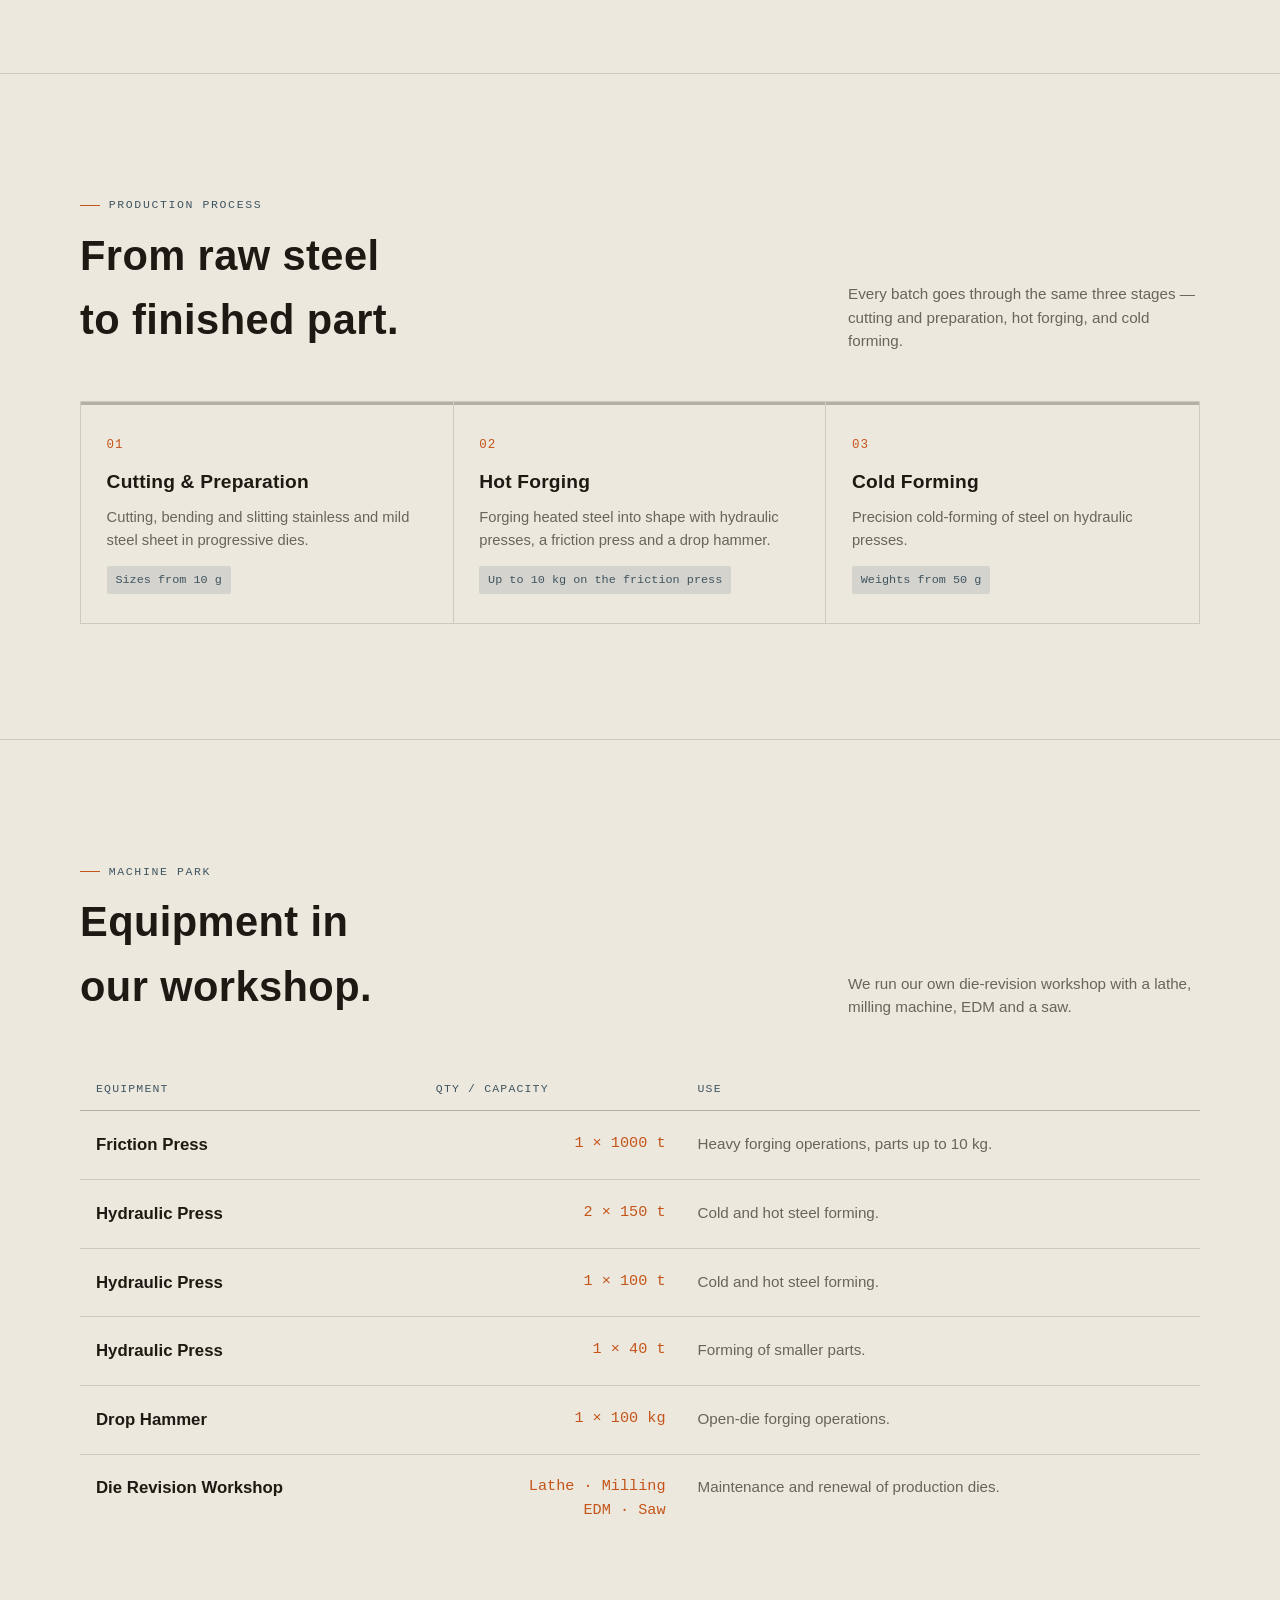
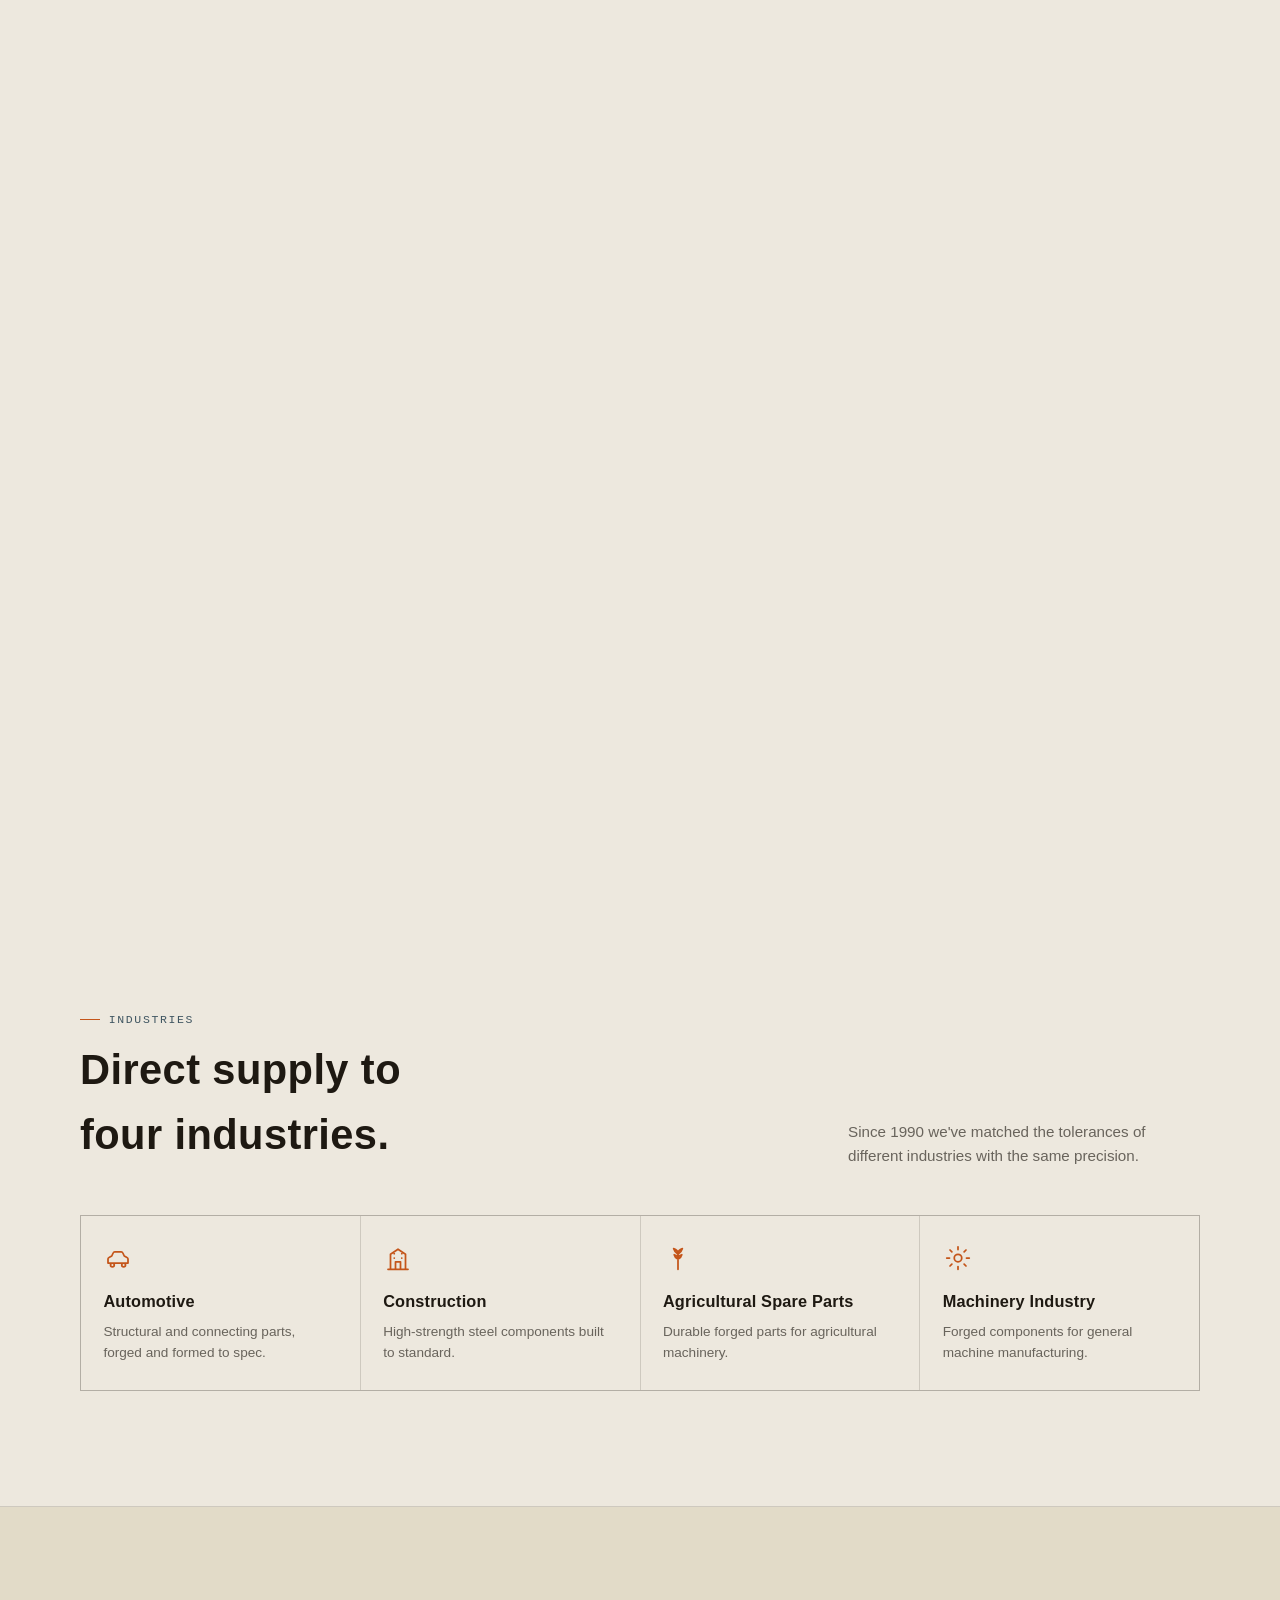
==== commit e34d2489: "Add SEO-named custom forging photo galleries" ====
--- a/en.html
+++ b/en.html
@@ -260,6 +260,132 @@
           <figcaption>Brass Forging</figcaption>
         </figure>
       </div>
+      <div class="section-head fason-gallery-heading">
+        <div><h3>Custom Forged Workpieces</h3></div>
+        <p>A selection of workpiece shapes and views from our custom forging production.</p>
+      </div>
+      <div class="gallery-grid fason-gallery">
+        <figure class="gallery-item">
+          <a href="images/fason-is-parcalari/kumbasar-fason-dovme-dikdortgen-gobekli.webp"><img src="images/fason-is-parcalari/kumbasar-fason-dovme-dikdortgen-gobekli.webp" alt="Kumbasar Çelik Dövme custom forging: Rectangular raised-center forging" width="1254" height="1254" loading="lazy" decoding="async"></a>
+          <figcaption>Rectangular raised-center forging</figcaption>
+        </figure>
+        <figure class="gallery-item">
+          <a href="images/fason-is-parcalari/kumbasar-fason-dovme-kanalli-dikdortgen.webp"><img src="images/fason-is-parcalari/kumbasar-fason-dovme-kanalli-dikdortgen.webp" alt="Kumbasar Çelik Dövme custom forging: Channelled rectangular forging" width="1254" height="1254" loading="lazy" decoding="async"></a>
+          <figcaption>Channelled rectangular forging</figcaption>
+        </figure>
+        <figure class="gallery-item">
+          <a href="images/fason-is-parcalari/kumbasar-fason-dovme-uzun-flansli-burc.webp"><img src="images/fason-is-parcalari/kumbasar-fason-dovme-uzun-flansli-burc.webp" alt="Kumbasar Çelik Dövme custom forging: Long flanged sleeve-shaped forging" width="1254" height="1254" loading="lazy" decoding="async"></a>
+          <figcaption>Long flanged sleeve-shaped forging</figcaption>
+        </figure>
+        <figure class="gallery-item">
+          <a href="images/fason-is-parcalari/kumbasar-fason-dovme-flansli-halka-ust.webp"><img src="images/fason-is-parcalari/kumbasar-fason-dovme-flansli-halka-ust.webp" alt="Kumbasar Çelik Dövme custom forging: Flanged ring forging – top view" width="1254" height="1254" loading="lazy" decoding="async"></a>
+          <figcaption>Flanged ring forging – top view</figcaption>
+        </figure>
+        <figure class="gallery-item">
+          <a href="images/fason-is-parcalari/kumbasar-fason-dovme-flansli-halka-acili.webp"><img src="images/fason-is-parcalari/kumbasar-fason-dovme-flansli-halka-acili.webp" alt="Kumbasar Çelik Dövme custom forging: Flanged ring forging – angled view" width="1254" height="1254" loading="lazy" decoding="async"></a>
+          <figcaption>Flanged ring forging – angled view</figcaption>
+        </figure>
+        <figure class="gallery-item">
+          <a href="images/fason-is-parcalari/kumbasar-fason-dovme-cift-basli-acili-01.webp"><img src="images/fason-is-parcalari/kumbasar-fason-dovme-cift-basli-acili-01.webp" alt="Kumbasar Çelik Dövme custom forging: Double-headed angled forging – view 1" width="1254" height="1254" loading="lazy" decoding="async"></a>
+          <figcaption>Double-headed angled forging – view 1</figcaption>
+        </figure>
+        <figure class="gallery-item">
+          <a href="images/fason-is-parcalari/kumbasar-fason-dovme-cift-basli-acili-02.webp"><img src="images/fason-is-parcalari/kumbasar-fason-dovme-cift-basli-acili-02.webp" alt="Kumbasar Çelik Dövme custom forging: Double-headed angled forging – view 2" width="1254" height="1254" loading="lazy" decoding="async"></a>
+          <figcaption>Double-headed angled forging – view 2</figcaption>
+        </figure>
+        <figure class="gallery-item">
+          <a href="images/fason-is-parcalari/kumbasar-fason-dovme-cift-basli-ust.webp"><img src="images/fason-is-parcalari/kumbasar-fason-dovme-cift-basli-ust.webp" alt="Kumbasar Çelik Dövme custom forging: Double-headed angled forging – top view" width="1254" height="1254" loading="lazy" decoding="async"></a>
+          <figcaption>Double-headed angled forging – top view</figcaption>
+        </figure>
+        <figure class="gallery-item">
+          <a href="images/fason-is-parcalari/kumbasar-fason-dovme-t-formlu-capakli-01.webp"><img src="images/fason-is-parcalari/kumbasar-fason-dovme-t-formlu-capakli-01.webp" alt="Kumbasar Çelik Dövme custom forging: T-shaped forging with flash – sample 1" width="1254" height="1254" loading="lazy" decoding="async"></a>
+          <figcaption>T-shaped forging with flash – sample 1</figcaption>
+        </figure>
+        <figure class="gallery-item">
+          <a href="images/fason-is-parcalari/kumbasar-fason-dovme-silindirik-gobekli.webp"><img src="images/fason-is-parcalari/kumbasar-fason-dovme-silindirik-gobekli.webp" alt="Kumbasar Çelik Dövme custom forging: Cylindrical raised-center forging with flash" width="1254" height="1254" loading="lazy" decoding="async"></a>
+          <figcaption>Cylindrical raised-center forging with flash</figcaption>
+        </figure>
+        <figure class="gallery-item">
+          <a href="images/fason-is-parcalari/kumbasar-fason-dovme-oval-yassi.webp"><img src="images/fason-is-parcalari/kumbasar-fason-dovme-oval-yassi.webp" alt="Kumbasar Çelik Dövme custom forging: Flat oval forging" width="1254" height="1254" loading="lazy" decoding="async"></a>
+          <figcaption>Flat oval forging</figcaption>
+        </figure>
+        <figure class="gallery-item">
+          <a href="images/fason-is-parcalari/kumbasar-fason-dovme-cift-uclu-capakli.webp"><img src="images/fason-is-parcalari/kumbasar-fason-dovme-cift-uclu-capakli.webp" alt="Kumbasar Çelik Dövme custom forging: Double-ended forging with flash" width="1254" height="1254" loading="lazy" decoding="async"></a>
+          <figcaption>Double-ended forging with flash</figcaption>
+        </figure>
+        <figure class="gallery-item">
+          <a href="images/fason-is-parcalari/kumbasar-fason-dovme-uc-kollu-capakli.webp"><img src="images/fason-is-parcalari/kumbasar-fason-dovme-uc-kollu-capakli.webp" alt="Kumbasar Çelik Dövme custom forging: Three-arm forging with flash" width="1254" height="1254" loading="lazy" decoding="async"></a>
+          <figcaption>Three-arm forging with flash</figcaption>
+        </figure>
+        <figure class="gallery-item">
+          <a href="images/fason-is-parcalari/kumbasar-fason-dovme-u-formlu-ust.webp"><img src="images/fason-is-parcalari/kumbasar-fason-dovme-u-formlu-ust.webp" alt="Kumbasar Çelik Dövme custom forging: U-shaped forging – top view" width="1254" height="1254" loading="lazy" decoding="async"></a>
+          <figcaption>U-shaped forging – top view</figcaption>
+        </figure>
+        <figure class="gallery-item">
+          <a href="images/fason-is-parcalari/kumbasar-fason-dovme-u-formlu-on.webp"><img src="images/fason-is-parcalari/kumbasar-fason-dovme-u-formlu-on.webp" alt="Kumbasar Çelik Dövme custom forging: U-shaped forging – front view" width="1254" height="1254" loading="lazy" decoding="async"></a>
+          <figcaption>U-shaped forging – front view</figcaption>
+        </figure>
+        <figure class="gallery-item">
+          <a href="images/fason-is-parcalari/kumbasar-fason-dovme-sapli-yassi-capakli-01.webp"><img src="images/fason-is-parcalari/kumbasar-fason-dovme-sapli-yassi-capakli-01.webp" alt="Kumbasar Çelik Dövme custom forging: Flat stemmed forging with flash – view 1" width="1254" height="1254" loading="lazy" decoding="async"></a>
+          <figcaption>Flat stemmed forging with flash – view 1</figcaption>
+        </figure>
+        <figure class="gallery-item">
+          <a href="images/fason-is-parcalari/kumbasar-fason-dovme-sapli-yassi-capakli-02.webp"><img src="images/fason-is-parcalari/kumbasar-fason-dovme-sapli-yassi-capakli-02.webp" alt="Kumbasar Çelik Dövme custom forging: Flat stemmed forging with flash – view 2" width="1254" height="1254" loading="lazy" decoding="async"></a>
+          <figcaption>Flat stemmed forging with flash – view 2</figcaption>
+        </figure>
+        <figure class="gallery-item">
+          <a href="images/fason-is-parcalari/kumbasar-fason-dovme-t-formlu-capakli-02.webp"><img src="images/fason-is-parcalari/kumbasar-fason-dovme-t-formlu-capakli-02.webp" alt="Kumbasar Çelik Dövme custom forging: T-shaped forging with flash – sample 2" width="1254" height="1254" loading="lazy" decoding="async"></a>
+          <figcaption>T-shaped forging with flash – sample 2</figcaption>
+        </figure>
+        <figure class="gallery-item">
+          <a href="images/fason-is-parcalari/kumbasar-fason-dovme-uc-kollu-on-01.webp"><img src="images/fason-is-parcalari/kumbasar-fason-dovme-uc-kollu-on-01.webp" alt="Kumbasar Çelik Dövme custom forging: Three-arm forging – front view 1" width="1254" height="1254" loading="lazy" decoding="async"></a>
+          <figcaption>Three-arm forging – front view 1</figcaption>
+        </figure>
+        <figure class="gallery-item">
+          <a href="images/fason-is-parcalari/kumbasar-fason-dovme-uc-kollu-ust.webp"><img src="images/fason-is-parcalari/kumbasar-fason-dovme-uc-kollu-ust.webp" alt="Kumbasar Çelik Dövme custom forging: Three-arm forging – top view" width="1254" height="1254" loading="lazy" decoding="async"></a>
+          <figcaption>Three-arm forging – top view</figcaption>
+        </figure>
+        <figure class="gallery-item">
+          <a href="images/fason-is-parcalari/kumbasar-fason-dovme-uc-kollu-on-02.webp"><img src="images/fason-is-parcalari/kumbasar-fason-dovme-uc-kollu-on-02.webp" alt="Kumbasar Çelik Dövme custom forging: Three-arm forging – front view 2" width="1254" height="1254" loading="lazy" decoding="async"></a>
+          <figcaption>Three-arm forging – front view 2</figcaption>
+        </figure>
+        <figure class="gallery-item">
+          <a href="images/fason-is-parcalari/kumbasar-fason-dovme-oval-gozlu-01.webp"><img src="images/fason-is-parcalari/kumbasar-fason-dovme-oval-gozlu-01.webp" alt="Kumbasar Çelik Dövme custom forging: Oval-eye forging – view 1" width="1254" height="1254" loading="lazy" decoding="async"></a>
+          <figcaption>Oval-eye forging – view 1</figcaption>
+        </figure>
+        <figure class="gallery-item">
+          <a href="images/fason-is-parcalari/kumbasar-fason-dovme-oval-gozlu-02.webp"><img src="images/fason-is-parcalari/kumbasar-fason-dovme-oval-gozlu-02.webp" alt="Kumbasar Çelik Dövme custom forging: Oval-eye forging – view 2" width="1254" height="1254" loading="lazy" decoding="async"></a>
+          <figcaption>Oval-eye forging – view 2</figcaption>
+        </figure>
+        <figure class="gallery-item">
+          <a href="images/fason-is-parcalari/kumbasar-fason-dovme-disk-gobekli-ust.webp"><img src="images/fason-is-parcalari/kumbasar-fason-dovme-disk-gobekli-ust.webp" alt="Kumbasar Çelik Dövme custom forging: Raised-center disc forging – top view" width="1254" height="1254" loading="lazy" decoding="async"></a>
+          <figcaption>Raised-center disc forging – top view</figcaption>
+        </figure>
+        <figure class="gallery-item">
+          <a href="images/fason-is-parcalari/kumbasar-fason-dovme-disk-gobekli-yan.webp"><img src="images/fason-is-parcalari/kumbasar-fason-dovme-disk-gobekli-yan.webp" alt="Kumbasar Çelik Dövme custom forging: Raised-center disc forging – side view" width="1254" height="1254" loading="lazy" decoding="async"></a>
+          <figcaption>Raised-center disc forging – side view</figcaption>
+        </figure>
+        <figure class="gallery-item">
+          <a href="images/fason-is-parcalari/kumbasar-fason-dovme-oval-yassi-capakli-01.webp"><img src="images/fason-is-parcalari/kumbasar-fason-dovme-oval-yassi-capakli-01.webp" alt="Kumbasar Çelik Dövme custom forging: Flat oval forging with flash – view 1" width="1254" height="1254" loading="lazy" decoding="async"></a>
+          <figcaption>Flat oval forging with flash – view 1</figcaption>
+        </figure>
+        <figure class="gallery-item">
+          <a href="images/fason-is-parcalari/kumbasar-fason-dovme-oval-yassi-capakli-02.webp"><img src="images/fason-is-parcalari/kumbasar-fason-dovme-oval-yassi-capakli-02.webp" alt="Kumbasar Çelik Dövme custom forging: Flat oval forging with flash – view 2" width="1254" height="1254" loading="lazy" decoding="async"></a>
+          <figcaption>Flat oval forging with flash – view 2</figcaption>
+        </figure>
+        <figure class="gallery-item">
+          <a href="images/fason-is-parcalari/kumbasar-fason-dovme-uzun-mil-capakli.webp"><img src="images/fason-is-parcalari/kumbasar-fason-dovme-uzun-mil-capakli.webp" alt="Kumbasar Çelik Dövme custom forging: Long shaft-shaped forging with flash" width="1254" height="1254" loading="lazy" decoding="async"></a>
+          <figcaption>Long shaft-shaped forging with flash</figcaption>
+        </figure>
+        <figure class="gallery-item">
+          <a href="images/fason-is-parcalari/kumbasar-fason-dovme-damgali-capakli-cift.webp"><img src="images/fason-is-parcalari/kumbasar-fason-dovme-damgali-capakli-cift.webp" alt="Kumbasar Çelik Dövme custom forging: Stamped forgings with flash" width="1254" height="1254" loading="lazy" decoding="async"></a>
+          <figcaption>Stamped forgings with flash</figcaption>
+        </figure>
+        <figure class="gallery-item">
+          <a href="images/fason-is-parcalari/kumbasar-fason-dovme-baslikli-mil-capakli.webp"><img src="images/fason-is-parcalari/kumbasar-fason-dovme-baslikli-mil-capakli.webp" alt="Kumbasar Çelik Dövme custom forging: Headed shaft-shaped forging with flash" width="1254" height="1254" loading="lazy" decoding="async"></a>
+          <figcaption>Headed shaft-shaped forging with flash</figcaption>
+        </figure>
+      </div>
     </div>
   </section>
 
--- a/css/style.css
+++ b/css/style.css
@@ -806,3 +806,10 @@
     font-size: .68rem;
     color: var(--ink-faint);
   }
+
+/* Custom workpiece gallery */
+.fason-gallery-heading { margin-top: 3rem; }
+.fason-gallery .gallery-item a { display: block; overflow: hidden; background: #f5f5f5; }
+.fason-gallery .gallery-item img { display: block; object-fit: contain; filter: none; }
+.fason-gallery .gallery-item:hover img { filter: none; }
+.fason-gallery .gallery-item a:focus-visible { outline: 3px solid currentColor; outline-offset: -3px; }
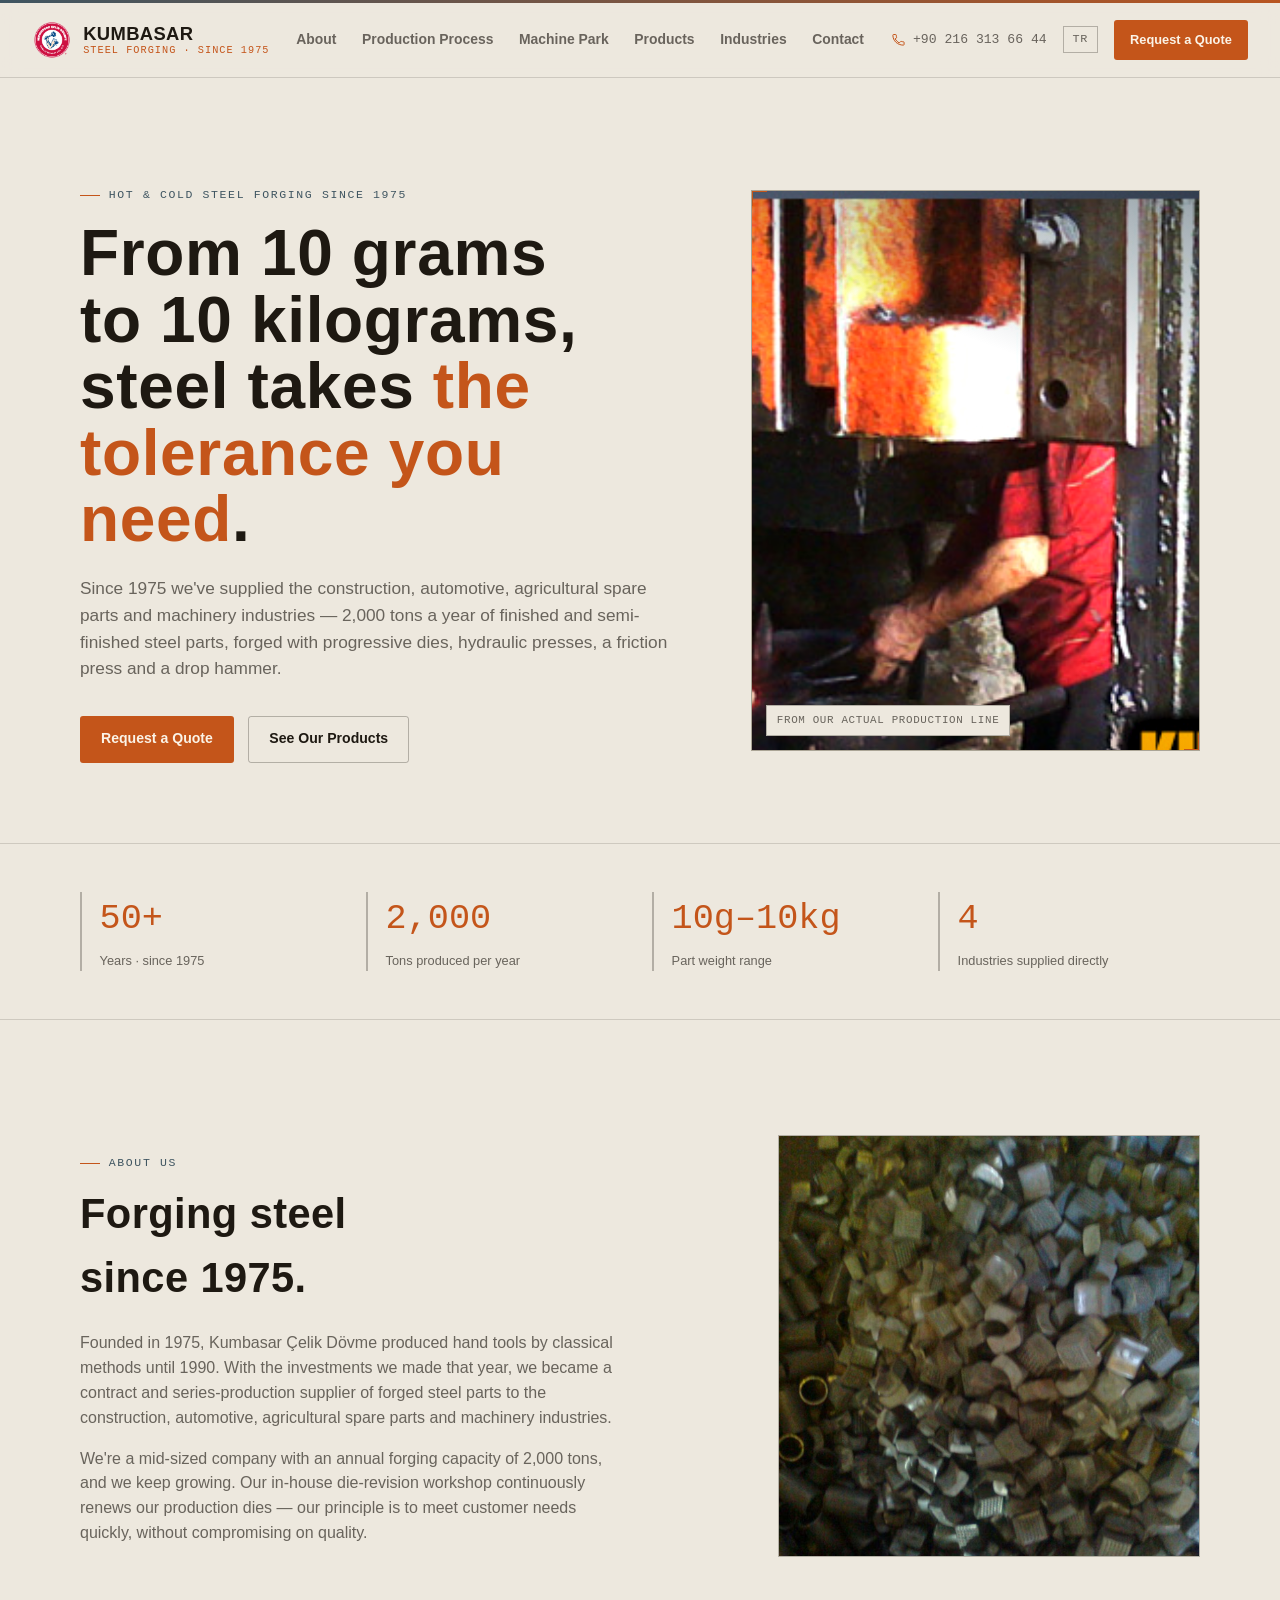
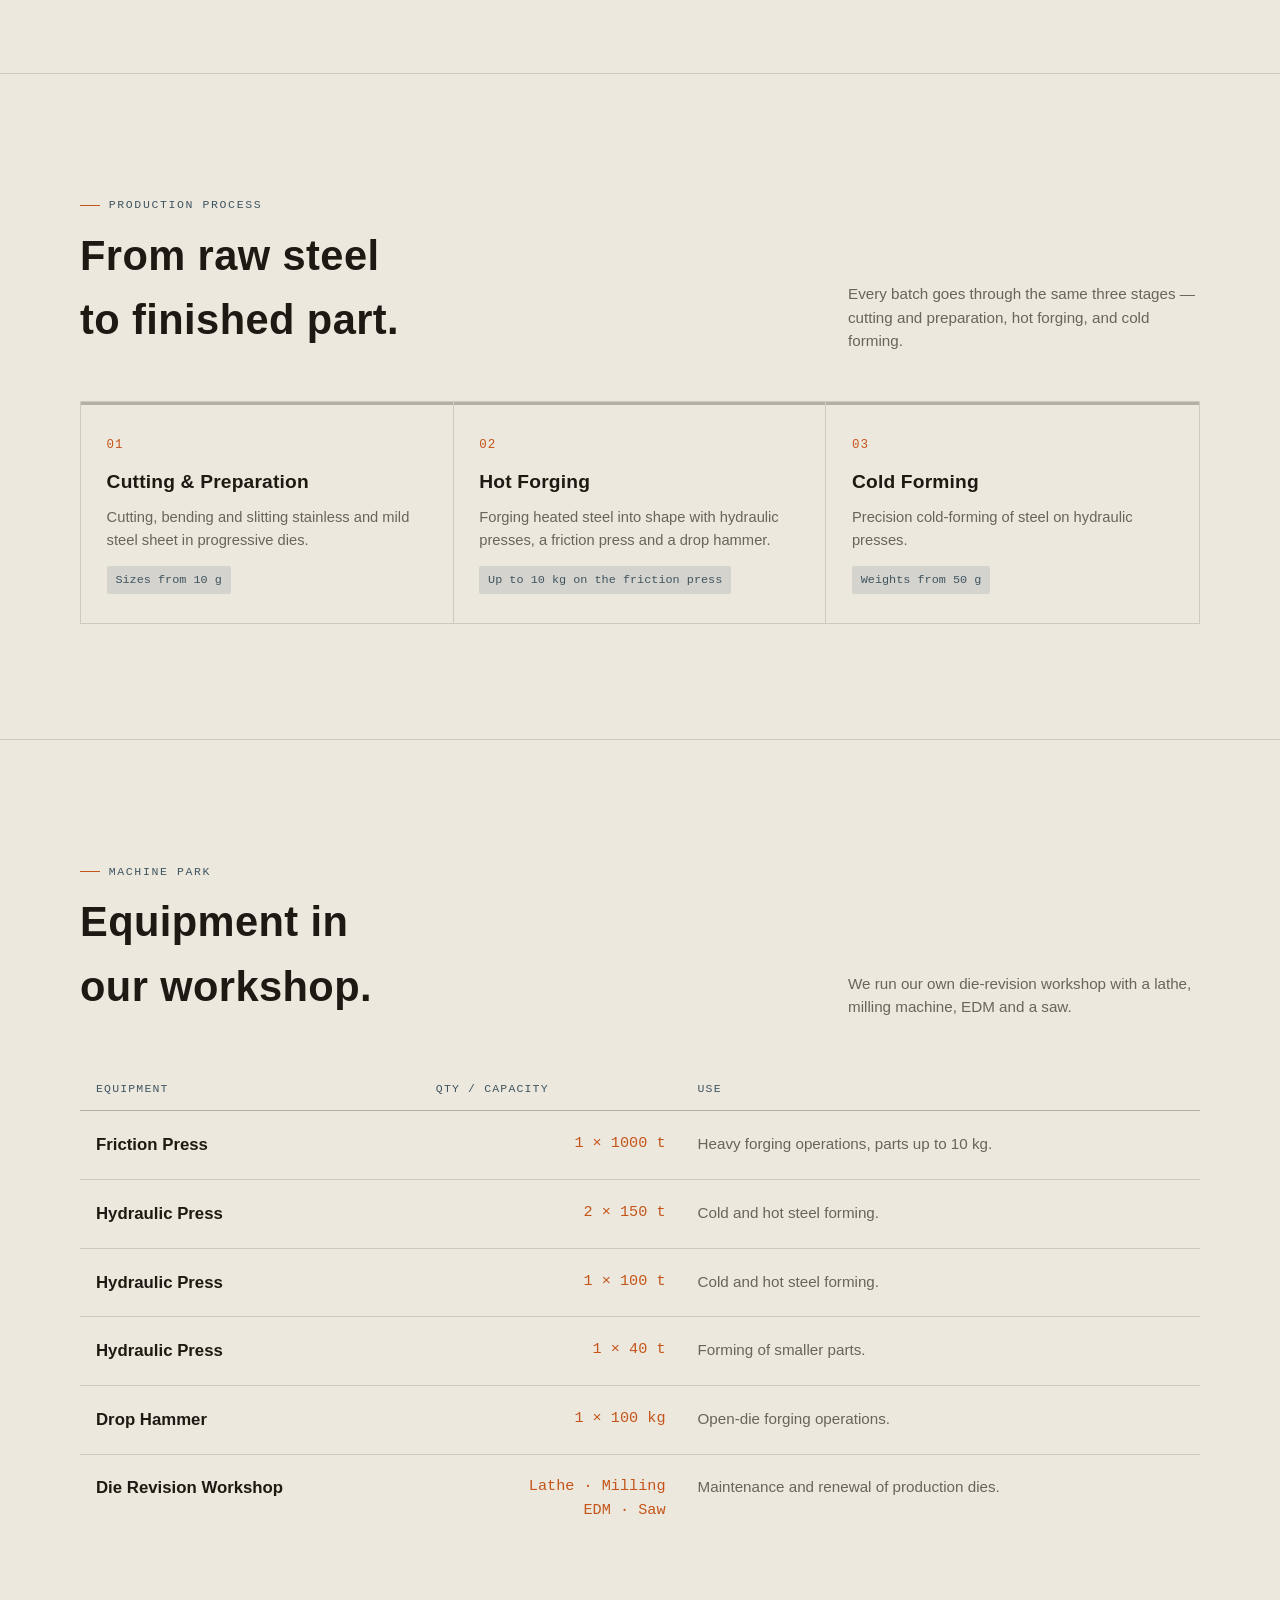
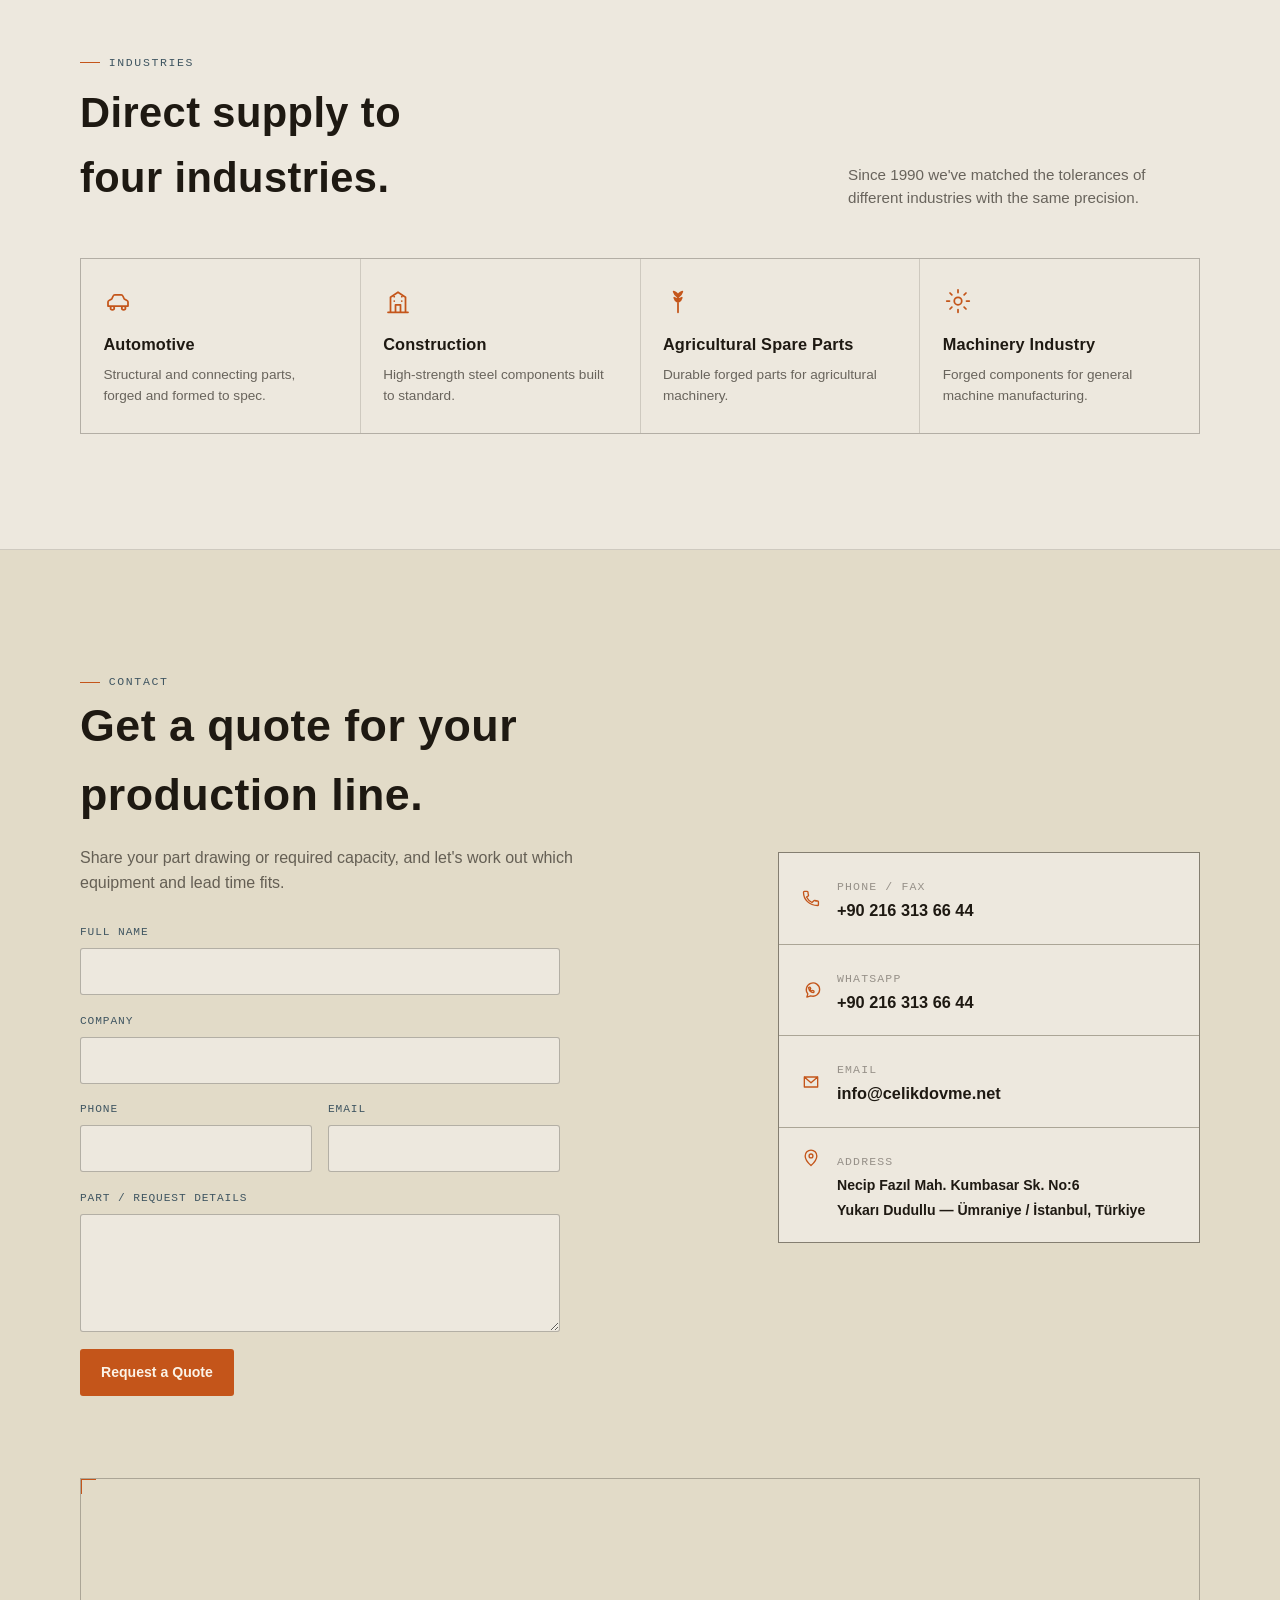
==== commit 62ac2ab2: "Render en.html product gallery from shared catalog" ====
--- a/en.html
+++ b/en.html
@@ -210,56 +210,7 @@
         </div>
         <p>Real parts from our workshop — from automotive to construction, agriculture to general machinery.</p>
       </div>
-      <div class="gallery-grid">
-        <figure class="gallery-item">
-          <img src="images/urun-sicak-dovme-parcalar.jpg" alt="Hot-forged parts" loading="lazy">
-          <figcaption>Hot-Forged Parts</figcaption>
-        </figure>
-        <figure class="gallery-item">
-          <img src="images/urun-sicak-dovme-rot.jpg" alt="Tie-rod forged parts" loading="lazy">
-          <figcaption>Tie-Rod Parts</figcaption>
-        </figure>
-        <figure class="gallery-item">
-          <img src="images/urun-sicak-dovme-kanca.jpg" alt="Forged hook" loading="lazy">
-          <figcaption>Forged Hook</figcaption>
-        </figure>
-        <figure class="gallery-item">
-          <img src="images/urun-arac-koltuk-baglanti.jpg" alt="Vehicle seat bracket" loading="lazy">
-          <figcaption>Seat Bracket</figcaption>
-        </figure>
-        <figure class="gallery-item">
-          <img src="images/urun-beton-blok-andraji.jpg" alt="Concrete block lifting anchor" loading="lazy">
-          <figcaption>Concrete-Lifting Anchor</figcaption>
-        </figure>
-        <figure class="gallery-item">
-          <img src="images/urun-kutup-basi.jpg" alt="Pole head" loading="lazy">
-          <figcaption>Pole Head</figcaption>
-        </figure>
-        <figure class="gallery-item">
-          <img src="images/urun-yay-tutucu.jpg" alt="Spring retainer" loading="lazy">
-          <figcaption>Spring Retainer</figcaption>
-        </figure>
-        <figure class="gallery-item">
-          <img src="images/urun-klepe.jpg" alt="Valve parts" loading="lazy">
-          <figcaption>Valve Parts</figcaption>
-        </figure>
-        <figure class="gallery-item">
-          <img src="images/urun-emniyet-pulu.jpg" alt="Lock washer" loading="lazy">
-          <figcaption>Lock Washer</figcaption>
-        </figure>
-        <figure class="gallery-item">
-          <img src="images/urun-keser-agizlari.jpg" alt="Adze blades" loading="lazy">
-          <figcaption>Adze Blades</figcaption>
-        </figure>
-        <figure class="gallery-item">
-          <img src="images/urun-tirpan-cekicleri.jpg" alt="Scythe hammers" loading="lazy">
-          <figcaption>Scythe Hammers</figcaption>
-        </figure>
-        <figure class="gallery-item">
-          <img src="images/urun-princ-dovme.jpg" alt="Brass forging" loading="lazy">
-          <figcaption>Brass Forging</figcaption>
-        </figure>
-      </div>
+      <div class="gallery-grid" id="productGallery" aria-live="polite"></div>
       <div class="section-head fason-gallery-heading">
         <div><h3>Custom Forged Workpieces</h3></div>
         <p>A selection of workpiece shapes and views from our custom forging production.</p>
@@ -514,6 +465,8 @@
     </div>
   </div>
 </footer>
-<script src="js/main.js" defer></script>
+<script src="js/config.js" defer></script>
+  <script src="js/products.js" defer></script>
+  <script src="js/main.js" defer></script>
 </body>
 </html>
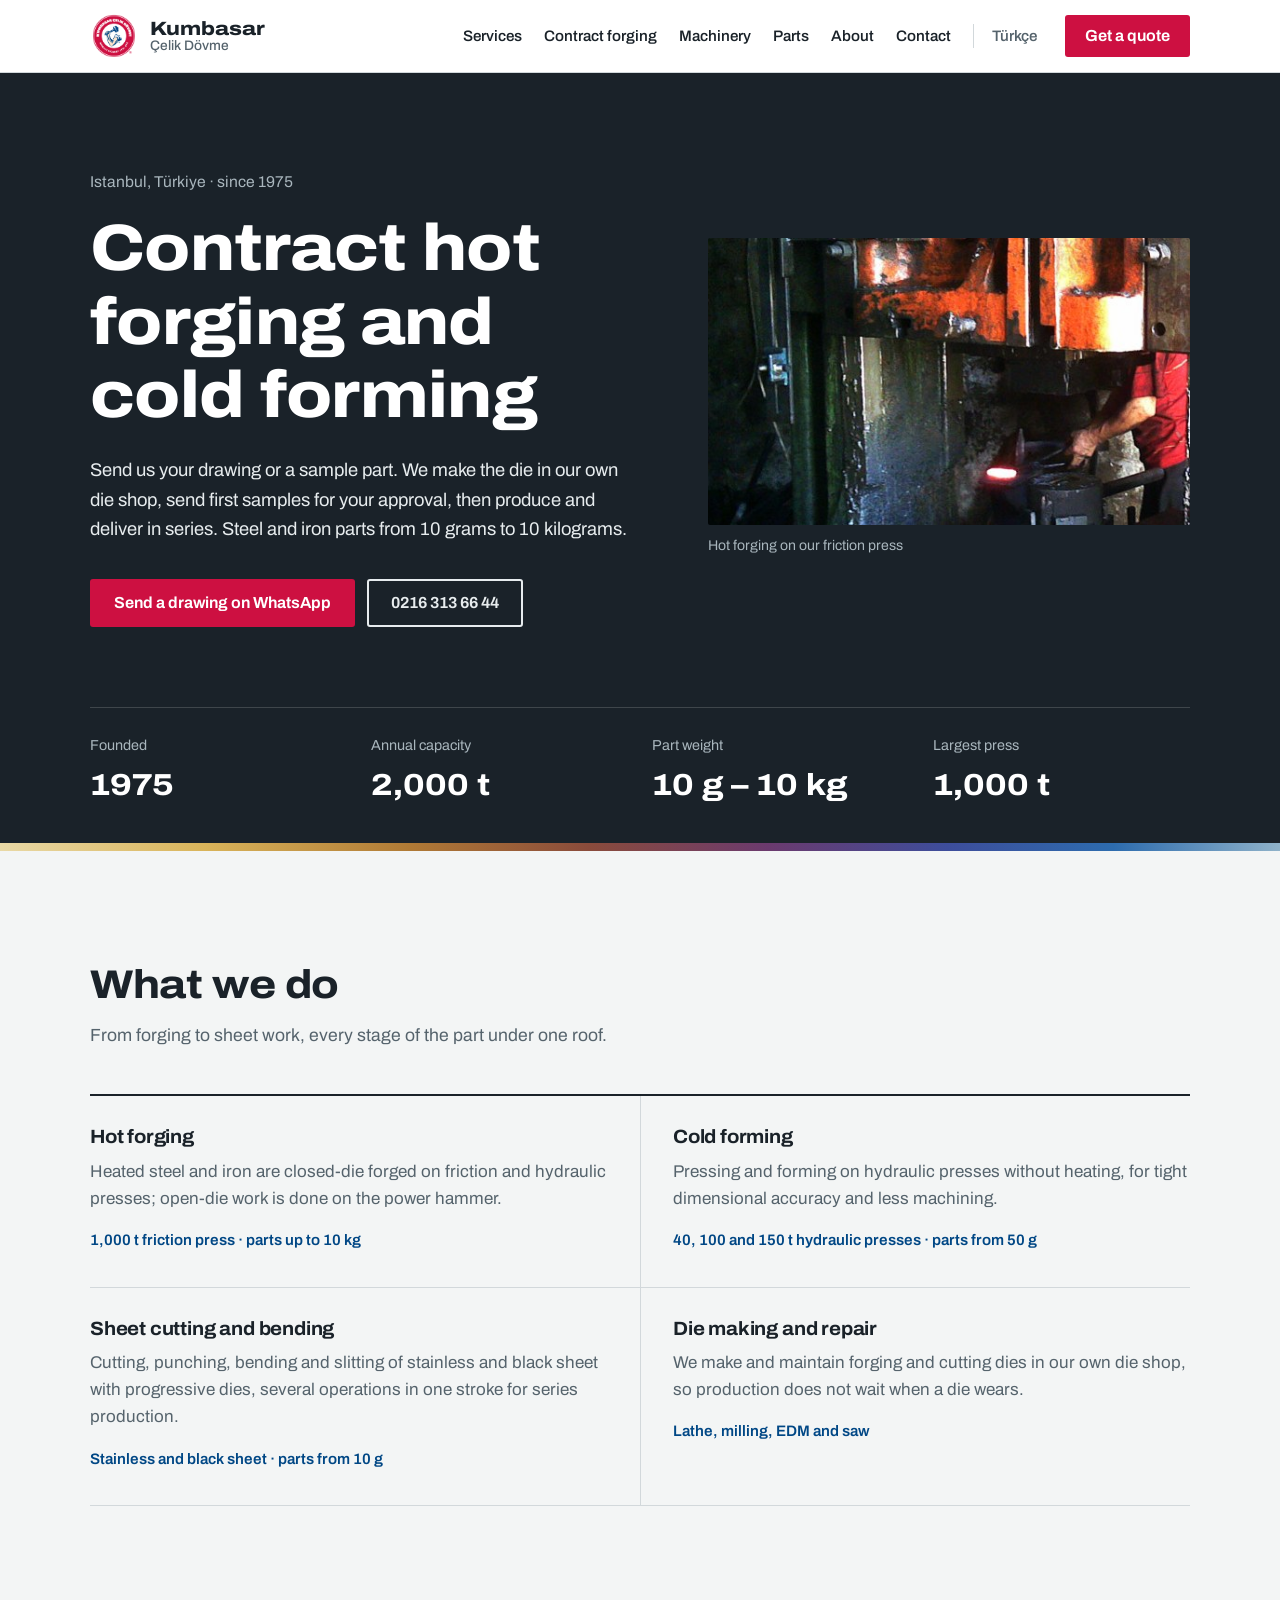
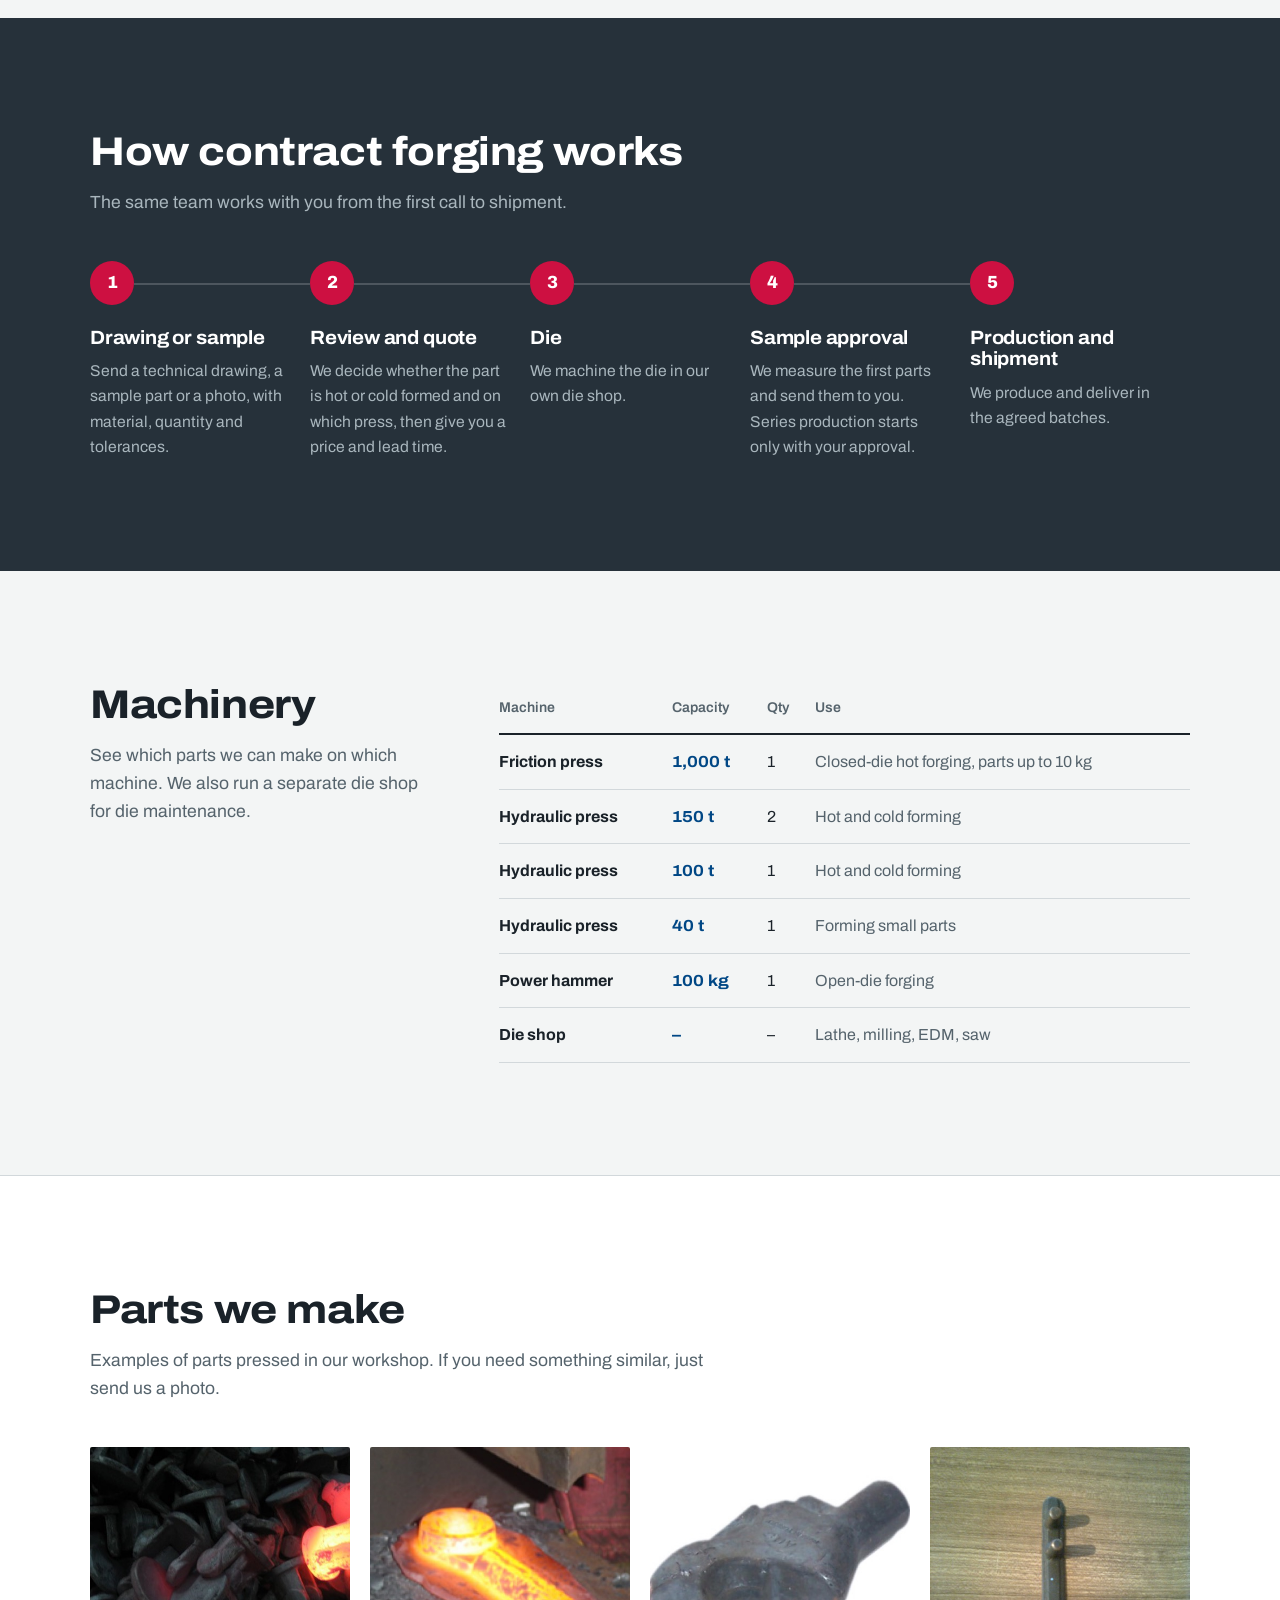
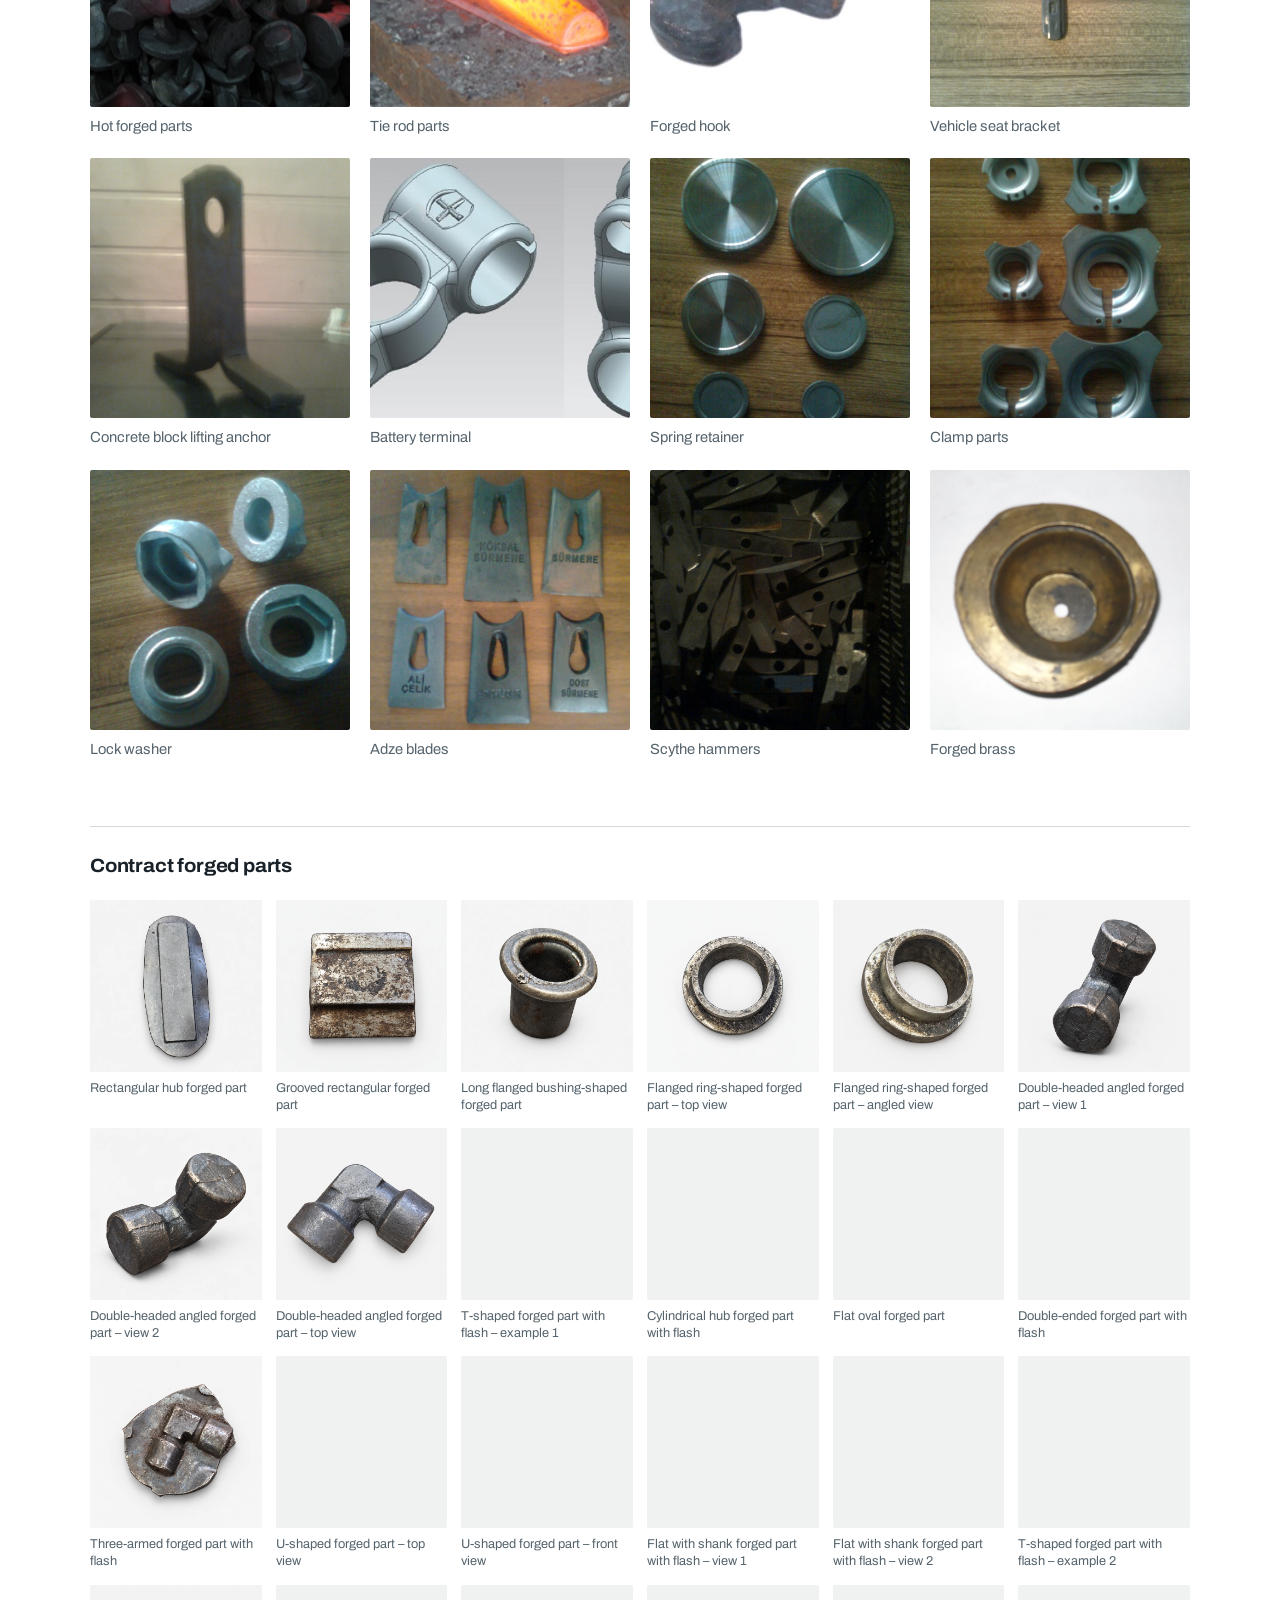
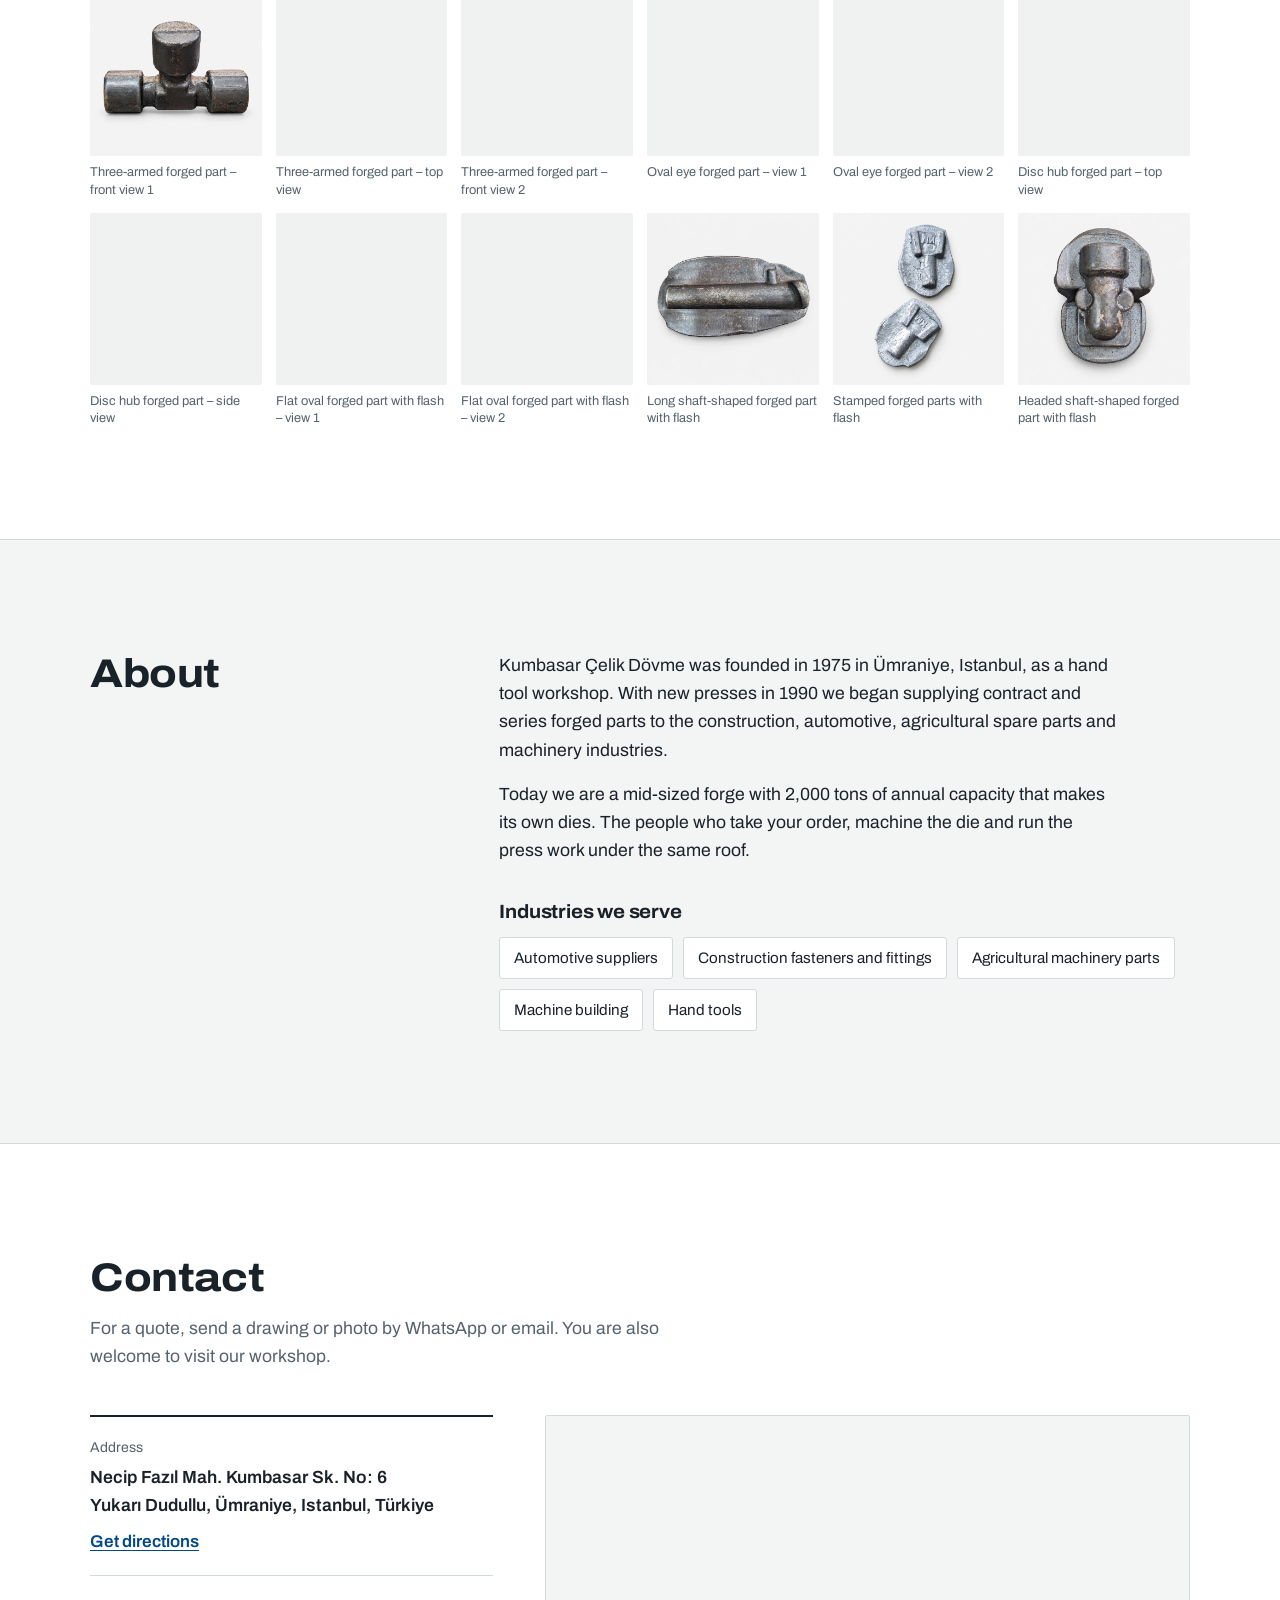
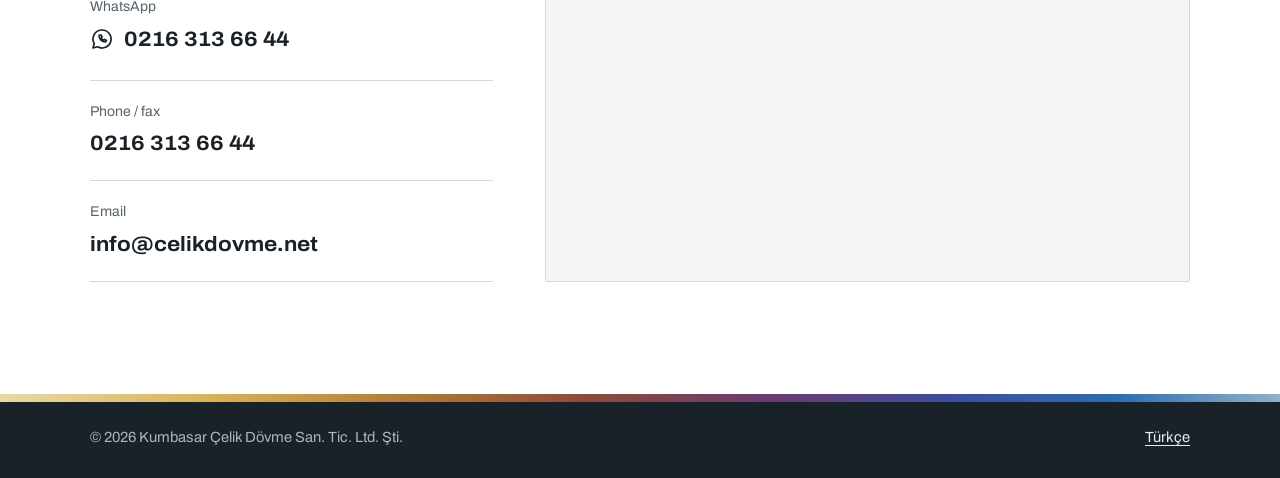
==== commit 673a1980: "Siteyi fason dövme odaklı yeniden tasarla - Yeni tasarım: koyu çelik/logo kırmızısı renkler, Archivo" ====
--- a/en.html
+++ b/en.html
@@ -3,470 +3,315 @@
 <head>
 <meta charset="UTF-8">
 <meta name="viewport" content="width=device-width, initial-scale=1.0">
-<title>Kumbasar Çelik Dövme | Hot & Cold Steel Forging Since 1975</title>
-<meta name="description" content="Since 1975, supplying the construction, automotive, agricultural spare parts and machinery industries with hot forging, cold forming and progressive-die steel parts. Annual capacity 2,000 tons.">
-<link rel="alternate" hreflang="tr" href="https://celikdovme.net/index.html">
+<title>Kumbasar Çelik Dövme | Contract Hot Forging and Cold Forming – Istanbul, Türkiye</title>
+<meta name="description" content="Contract hot forging, cold forming and progressive-die sheet cutting in Istanbul since 1975. Steel and iron parts from 10 g to 10 kg, 2,000 tons a year, with our own die shop.">
+<link rel="canonical" href="https://celikdovme.net/en.html">
+<link rel="alternate" hreflang="tr" href="https://celikdovme.net/">
 <link rel="alternate" hreflang="en" href="https://celikdovme.net/en.html">
-<link rel="alternate" hreflang="x-default" href="https://celikdovme.net/index.html">
+<link rel="alternate" hreflang="x-default" href="https://celikdovme.net/">
+<meta property="og:type" content="website">
+<meta property="og:locale" content="en_US">
+<meta property="og:title" content="Kumbasar Çelik Dövme | Contract Hot Forging and Cold Forming">
+<meta property="og:description" content="Contract steel and iron forging in Istanbul since 1975. Parts from 10 g to 10 kg, 2,000 tons a year.">
+<meta property="og:url" content="https://celikdovme.net/en.html">
+<meta property="og:image" content="https://celikdovme.net/images/hero-dovme-presi.jpg">
+<meta name="theme-color" content="#1A2229">
+<link rel="icon" type="image/png" sizes="32x32" href="images/favicon-32.png">
+<link rel="apple-touch-icon" href="images/favicon-180.png">
+<link rel="preload" href="fonts/archivo-latin.woff2" as="font" type="font/woff2" crossorigin>
 <link rel="stylesheet" href="css/style.css">
 <script type="application/ld+json">
 {
   "@context": "https://schema.org",
-  "@type": "Organization",
+  "@type": "LocalBusiness",
   "name": "Kumbasar Çelik Dövme San. Tic. Ltd. Şti.",
-  "alternateName": "Kumbasar Steel Forging",
+  "alternateName": "Kumbasar Çelik Dövme",
   "url": "https://celikdovme.net/en.html",
   "logo": "https://celikdovme.net/images/logo.png",
+  "image": "https://celikdovme.net/images/hero-dovme-presi.jpg",
   "foundingDate": "1975",
-  "description": "Since 1975, supplying the construction, automotive, agricultural spare parts and machinery industries with hot forging, cold forming and progressive-die finished and semi-finished steel parts. Annual production capacity of 2,000 tons.",
+  "description": "Contract hot forging, cold forming and progressive-die sheet cutting. Steel and iron parts from 10 g to 10 kg, 2,000 tons a year.",
   "address": {
     "@type": "PostalAddress",
-    "streetAddress": "Necip Fazıl Mahallesi, Kumbasar Sokak, No: 6, Yukarı Dudullu",
+    "streetAddress": "Necip Fazıl Mahallesi, Kumbasar Sokak No: 6, Yukarı Dudullu",
     "addressLocality": "Ümraniye",
     "addressRegion": "İstanbul",
     "addressCountry": "TR"
   },
   "email": "info@celikdovme.net",
   "telephone": "+90-216-313-66-44",
-  "inLanguage": "en",
-  "contactPoint": [
-    {
-      "@type": "ContactPoint",
-      "telephone": "+90-216-313-66-44",
-      "contactType": "customer service",
-      "areaServed": "TR",
-      "availableLanguage": "Turkish"
-    }
-  ]
+  "inLanguage": "en"
 }
 </script>
 </head>
 <body>
-<div class="heat-ticker" aria-hidden="true"></div>
-
-<header>
-  <div class="wrap nav-row">
-    <a class="brand" href="#top">
-      <img class="brand-logo" src="images/logo.png" alt="Kumbasar Çelik Dövme logo" width="44" height="44">
-      <span class="brand-text">
-        <span class="brand-mark">KUMBASAR</span>
-        <span class="brand-sub">Steel Forging · Since 1975</span>
-      </span>
+<a class="skip" href="#icerik">Skip to content</a>
+
+<header class="site-header">
+  <div class="wrap header-row">
+    <a class="brand" href="en.html" aria-label="Kumbasar Çelik Dövme home">
+      <img src="images/logo.png" alt="" width="48" height="48">
+      <span class="brand-name">Kumbasar<span>Çelik Dövme</span></span>
     </a>
-    <nav class="primary-nav" aria-label="Main menu">
-      <a href="#about">About</a>
-      <a href="#process">Production Process</a>
-      <a href="#machines">Machine Park</a>
-      <a href="#products">Products</a>
-      <a href="#industries">Industries</a>
-      <a href="#contact">Contact</a>
+    <nav class="nav" id="nav" aria-label="Main menu">
+      <a href="#hizmetler">Services</a>
+      <a href="#fason">Contract forging</a>
+      <a href="#makine-parki">Machinery</a>
+      <a href="#parcalar">Parts</a>
+      <a href="#hakkimizda">About</a>
+      <a href="#iletisim">Contact</a>
+      <a class="lang" href="./" hreflang="tr" lang="tr">Türkçe</a>
     </nav>
-    <div class="header-actions">
-      <a class="phone-chip" href="tel:+902163136644">
-        <svg viewBox="0 0 24 24" fill="none" stroke-width="1.6"><path d="M6.6 10.8c1.4 2.8 3.8 5.1 6.6 6.6l2.2-2.2c.3-.3.7-.4 1-.2 1.1.4 2.3.6 3.5.6.6 0 1 .4 1 1V20c0 .6-.4 1-1 1C10.1 21 3 13.9 3 5c0-.6.4-1 1-1h3.4c.6 0 1 .4 1 1 0 1.2.2 2.4.6 3.5.1.3 0 .7-.2 1L6.6 10.8Z" stroke-linejoin="round"/></svg>
-        +90 216 313 66 44
-      </a>
-      <a class="lang-switch" href="index.html" hreflang="tr" lang="tr">TR</a>
-      <a class="btn btn-primary btn-sm" href="#contact">Request a Quote</a>
-      <button class="menu-toggle" id="menuToggle" aria-label="Open menu" aria-expanded="false">
-        <svg viewBox="0 0 24 24" fill="none" stroke-width="1.6"><path d="M4 7h16M4 12h16M4 17h16" stroke-linecap="round"/></svg>
-      </button>
-    </div>
+    <a class="btn btn-red header-cta" href="#iletisim">Get a quote</a>
+    <button class="menu-btn" id="menuBtn" type="button" aria-controls="nav" aria-expanded="false">
+      <span class="sr">Open menu</span>
+      <svg viewBox="0 0 24 24" aria-hidden="true"><path d="M4 7h16M4 12h16M4 17h16"/></svg>
+    </button>
   </div>
 </header>
 
-<main id="top">
+<main id="icerik">
 
   <section class="hero">
     <div class="wrap hero-grid">
-      <div>
-        <span class="eyebrow">Hot & Cold Steel Forging Since 1975</span>
-        <h1>From 10 grams to 10 kilograms,<br>steel takes <em>the tolerance you need</em>.</h1>
-        <p class="lede">Since 1975 we've supplied the construction, automotive, agricultural spare parts and machinery industries — 2,000 tons a year of finished and semi-finished steel parts, forged with progressive dies, hydraulic presses, a friction press and a drop hammer.</p>
-        <div class="hero-ctas">
-          <a class="btn btn-primary" href="#contact">Request a Quote</a>
-          <a class="btn btn-ghost" href="#products">See Our Products</a>
+      <div class="hero-text">
+        <p class="hero-kicker">Istanbul, Türkiye · since 1975</p>
+        <h1>Contract hot forging and cold forming</h1>
+        <p class="hero-lede">Send us your drawing or a sample part. We make the die in our own die shop, send first samples for your approval, then produce and deliver in series. Steel and iron parts from 10 grams to 10 kilograms.</p>
+        <div class="hero-actions">
+          <a class="btn btn-red" href="https://wa.me/902163136644?text=Hello%2C%20I%20would%20like%20a%20quote%20for%20contract%20forging." target="_blank" rel="noopener">Send a drawing on WhatsApp</a>
+          <a class="btn btn-line" href="tel:+902163136644">0216 313 66 44</a>
         </div>
       </div>
-      <div class="hero-photo">
-        <img src="images/hero-forging.jpg" alt="A craftsman at work on the hot-forging press at Kumbasar Çelik Dövme" loading="eager">
-        <div class="hero-photo-corner tl"></div>
-        <div class="hero-photo-corner br"></div>
-        <div class="hero-photo-tag">FROM OUR ACTUAL PRODUCTION LINE</div>
-      </div>
-    </div>
-  </section>
-
-  <section class="stats-band">
-    <div class="wrap stats-grid">
-      <div class="stat"><span class="stat-num">50+</span><span class="stat-label">Years · since 1975</span></div>
-      <div class="stat"><span class="stat-num">2,000</span><span class="stat-label">Tons produced per year</span></div>
-      <div class="stat"><span class="stat-num">10g–10kg</span><span class="stat-label">Part weight range</span></div>
-      <div class="stat"><span class="stat-num">4</span><span class="stat-label">Industries supplied directly</span></div>
-    </div>
-  </section>
-
-  <section class="section reveal" id="about">
-    <div class="wrap about-grid">
-      <div>
-        <span class="eyebrow">About Us</span>
-        <h2>Forging steel since 1975.</h2>
-        <p class="about-p">Founded in 1975, Kumbasar Çelik Dövme produced hand tools by classical methods until 1990. With the investments we made that year, we became a contract and series-production supplier of forged steel parts to the construction, automotive, agricultural spare parts and machinery industries.</p>
-        <p class="about-p">We're a mid-sized company with an annual forging capacity of 2,000 tons, and we keep growing. Our in-house die-revision workshop continuously renews our production dies — our principle is to meet customer needs quickly, without compromising on quality.</p>
-      </div>
-      <div class="about-photo">
-        <img src="images/urun-dovme-parcalar.jpg" alt="A batch of forged parts from the Kumbasar Çelik Dövme workshop" loading="lazy">
-      </div>
-    </div>
-  </section>
-
-  <section class="section reveal" id="process">
-    <div class="wrap">
-      <div class="section-head">
-        <div>
-          <span class="eyebrow">Production Process</span>
-          <h2>From raw steel to finished part.</h2>
-        </div>
-        <p>Every batch goes through the same three stages — cutting and preparation, hot forging, and cold forming.</p>
-      </div>
-      <div class="process-list">
-        <div class="process-step">
-          <span class="process-index">01</span>
-          <h3>Cutting &amp; Preparation</h3>
-          <p>Cutting, bending and slitting stainless and mild steel sheet in progressive dies.</p>
-          <span class="process-spec">Sizes from 10 g</span>
-        </div>
-        <div class="process-step">
-          <span class="process-index">02</span>
-          <h3>Hot Forging</h3>
-          <p>Forging heated steel into shape with hydraulic presses, a friction press and a drop hammer.</p>
-          <span class="process-spec">Up to 10 kg on the friction press</span>
-        </div>
-        <div class="process-step">
-          <span class="process-index">03</span>
-          <h3>Cold Forming</h3>
-          <p>Precision cold-forming of steel on hydraulic presses.</p>
-          <span class="process-spec">Weights from 50 g</span>
-        </div>
-      </div>
-    </div>
-  </section>
-
-  <section class="section reveal" id="machines">
-    <div class="wrap">
-      <div class="section-head">
-        <div>
-          <span class="eyebrow">Machine Park</span>
-          <h2>Equipment in our workshop.</h2>
-        </div>
-        <p>We run our own die-revision workshop with a lathe, milling machine, EDM and a saw.</p>
-      </div>
-      <table class="spec-table">
+      <figure class="hero-photo">
+        <img src="images/hero-dovme-presi.jpg" alt="Hot steel being forged on the friction press in our workshop" width="518" height="308">
+        <figcaption>Hot forging on our friction press</figcaption>
+      </figure>
+    </div>
+    <div class="wrap">
+      <dl class="facts">
+        <div><dt>Founded</dt><dd>1975</dd></div>
+        <div><dt>Annual capacity</dt><dd>2,000 t</dd></div>
+        <div><dt>Part weight</dt><dd>10 g – 10 kg</dd></div>
+        <div><dt>Largest press</dt><dd>1,000 t</dd></div>
+      </dl>
+    </div>
+  </section>
+  <div class="temper" role="presentation"></div>
+
+  <section class="section" id="hizmetler">
+    <div class="wrap">
+      <div class="section-intro">
+        <h2>What we do</h2>
+        <p>From forging to sheet work, every stage of the part under one roof.</p>
+      </div>
+      <div class="services">
+        <article class="service">
+          <h3>Hot forging</h3>
+          <p>Heated steel and iron are closed-die forged on friction and hydraulic presses; open-die work is done on the power hammer.</p>
+          <p class="spec">1,000 t friction press · parts up to 10 kg</p>
+        </article>
+        <article class="service">
+          <h3>Cold forming</h3>
+          <p>Pressing and forming on hydraulic presses without heating, for tight dimensional accuracy and less machining.</p>
+          <p class="spec">40, 100 and 150 t hydraulic presses · parts from 50 g</p>
+        </article>
+        <article class="service">
+          <h3>Sheet cutting and bending</h3>
+          <p>Cutting, punching, bending and slitting of stainless and black sheet with progressive dies, several operations in one stroke for series production.</p>
+          <p class="spec">Stainless and black sheet · parts from 10 g</p>
+        </article>
+        <article class="service">
+          <h3>Die making and repair</h3>
+          <p>We make and maintain forging and cutting dies in our own die shop, so production does not wait when a die wears.</p>
+          <p class="spec">Lathe, milling, EDM and saw</p>
+        </article>
+      </div>
+    </div>
+  </section>
+
+  <section class="section section-dark" id="fason">
+    <div class="wrap">
+      <div class="section-intro">
+        <h2>How contract forging works</h2>
+        <p>The same team works with you from the first call to shipment.</p>
+      </div>
+      <ol class="steps">
+        <li>
+          <h3>Drawing or sample</h3>
+          <p>Send a technical drawing, a sample part or a photo, with material, quantity and tolerances.</p>
+        </li>
+        <li>
+          <h3>Review and quote</h3>
+          <p>We decide whether the part is hot or cold formed and on which press, then give you a price and lead time.</p>
+        </li>
+        <li>
+          <h3>Die</h3>
+          <p>We machine the die in our own die shop.</p>
+        </li>
+        <li>
+          <h3>Sample approval</h3>
+          <p>We measure the first parts and send them to you. Series production starts only with your approval.</p>
+        </li>
+        <li>
+          <h3>Production and shipment</h3>
+          <p>We produce and deliver in the agreed batches.</p>
+        </li>
+      </ol>
+    </div>
+  </section>
+
+  <section class="section" id="makine-parki">
+    <div class="wrap two-col">
+      <div class="section-intro">
+        <h2>Machinery</h2>
+        <p>See which parts we can make on which machine. We also run a separate die shop for die maintenance.</p>
+      </div>
+      <table class="machines">
         <thead>
-          <tr><th>Equipment</th><th>Qty / Capacity</th><th>Use</th></tr>
+          <tr><th scope="col">Machine</th><th scope="col">Capacity</th><th scope="col">Qty</th><th scope="col">Use</th></tr>
         </thead>
         <tbody>
-          <tr>
-            <td class="machine-name">Friction Press</td>
-            <td class="machine-num" data-label="Qty / Capacity">1 × 1000 t</td>
-            <td class="machine-desc" data-label="Use">Heavy forging operations, parts up to 10 kg.</td>
-          </tr>
-          <tr>
-            <td class="machine-name">Hydraulic Press</td>
-            <td class="machine-num" data-label="Qty / Capacity">2 × 150 t</td>
-            <td class="machine-desc" data-label="Use">Cold and hot steel forming.</td>
-          </tr>
-          <tr>
-            <td class="machine-name">Hydraulic Press</td>
-            <td class="machine-num" data-label="Qty / Capacity">1 × 100 t</td>
-            <td class="machine-desc" data-label="Use">Cold and hot steel forming.</td>
-          </tr>
-          <tr>
-            <td class="machine-name">Hydraulic Press</td>
-            <td class="machine-num" data-label="Qty / Capacity">1 × 40 t</td>
-            <td class="machine-desc" data-label="Use">Forming of smaller parts.</td>
-          </tr>
-          <tr>
-            <td class="machine-name">Drop Hammer</td>
-            <td class="machine-num" data-label="Qty / Capacity">1 × 100 kg</td>
-            <td class="machine-desc" data-label="Use">Open-die forging operations.</td>
-          </tr>
-          <tr>
-            <td class="machine-name">Die Revision Workshop</td>
-            <td class="machine-num" data-label="Qty / Capacity">Lathe · Milling<br>EDM · Saw</td>
-            <td class="machine-desc" data-label="Use">Maintenance and renewal of production dies.</td>
-          </tr>
+          <tr><th scope="row">Friction press</th><td>1,000 t</td><td>1</td><td>Closed-die hot forging, parts up to 10 kg</td></tr>
+          <tr><th scope="row">Hydraulic press</th><td>150 t</td><td>2</td><td>Hot and cold forming</td></tr>
+          <tr><th scope="row">Hydraulic press</th><td>100 t</td><td>1</td><td>Hot and cold forming</td></tr>
+          <tr><th scope="row">Hydraulic press</th><td>40 t</td><td>1</td><td>Forming small parts</td></tr>
+          <tr><th scope="row">Power hammer</th><td>100 kg</td><td>1</td><td>Open-die forging</td></tr>
+          <tr><th scope="row">Die shop</th><td>–</td><td>–</td><td>Lathe, milling, EDM, saw</td></tr>
         </tbody>
       </table>
     </div>
   </section>
 
-  <section class="section reveal" id="products">
-    <div class="wrap">
-      <div class="section-head">
-        <div>
-          <span class="eyebrow">Our Products</span>
-          <h2>Examples from half a century of production.</h2>
+  <section class="section section-tint" id="parcalar">
+    <div class="wrap">
+      <div class="section-intro">
+        <h2>Parts we make</h2>
+        <p>Examples of parts pressed in our workshop. If you need something similar, just send us a photo.</p>
+      </div>
+      <div class="gallery">
+        <figure><img src="images/urun-sicak-dovme-parcalar.jpg" alt="Hot forged parts" loading="lazy" width="640" height="640"><figcaption>Hot forged parts</figcaption></figure>
+        <figure><img src="images/urun-sicak-dovme-rot.jpg" alt="Hot forged tie rod parts" loading="lazy" width="640" height="640"><figcaption>Tie rod parts</figcaption></figure>
+        <figure><img src="images/urun-sicak-dovme-kanca.jpg" alt="Hot forged hook" loading="lazy" width="640" height="640"><figcaption>Forged hook</figcaption></figure>
+        <figure><img src="images/urun-arac-koltuk-baglanti.jpg" alt="Vehicle seat bracket" loading="lazy" width="640" height="640"><figcaption>Vehicle seat bracket</figcaption></figure>
+        <figure><img src="images/urun-beton-blok-andraji.jpg" alt="Concrete block lifting anchor" loading="lazy" width="640" height="640"><figcaption>Concrete block lifting anchor</figcaption></figure>
+        <figure><img src="images/urun-kutup-basi.jpg" alt="Battery terminal" loading="lazy" width="640" height="640"><figcaption>Battery terminal</figcaption></figure>
+        <figure><img src="images/urun-yay-tutucu.jpg" alt="Spring retainer" loading="lazy" width="640" height="640"><figcaption>Spring retainer</figcaption></figure>
+        <figure><img src="images/urun-klepe.jpg" alt="Clamp parts" loading="lazy" width="640" height="640"><figcaption>Clamp parts</figcaption></figure>
+        <figure><img src="images/urun-emniyet-pulu.jpg" alt="Lock washer" loading="lazy" width="640" height="640"><figcaption>Lock washer</figcaption></figure>
+        <figure><img src="images/urun-keser-agizlari.jpg" alt="Adze blades" loading="lazy" width="640" height="640"><figcaption>Adze blades</figcaption></figure>
+        <figure><img src="images/urun-tirpan-cekicleri.jpg" alt="Scythe hammers" loading="lazy" width="640" height="640"><figcaption>Scythe hammers</figcaption></figure>
+        <figure><img src="images/urun-princ-dovme.jpg" alt="Forged brass parts" loading="lazy" width="640" height="640"><figcaption>Forged brass</figcaption></figure>
+      </div>
+
+      <h3 class="gallery-title">Contract forged parts</h3>
+      <div class="gallery gallery-small">
+        <figure><a href="images/fason-is-parcalari/kumbasar-fason-dovme-dikdortgen-gobekli.webp"><img src="images/fason-is-parcalari/kumbasar-fason-dovme-dikdortgen-gobekli.webp" alt="Kumbasar Çelik Dövme contract forged part: Rectangular hub forged part" loading="lazy" decoding="async" width="1254" height="1254"></a><figcaption>Rectangular hub forged part</figcaption></figure>
+        <figure><a href="images/fason-is-parcalari/kumbasar-fason-dovme-kanalli-dikdortgen.webp"><img src="images/fason-is-parcalari/kumbasar-fason-dovme-kanalli-dikdortgen.webp" alt="Kumbasar Çelik Dövme contract forged part: Grooved rectangular forged part" loading="lazy" decoding="async" width="1254" height="1254"></a><figcaption>Grooved rectangular forged part</figcaption></figure>
+        <figure><a href="images/fason-is-parcalari/kumbasar-fason-dovme-uzun-flansli-burc.webp"><img src="images/fason-is-parcalari/kumbasar-fason-dovme-uzun-flansli-burc.webp" alt="Kumbasar Çelik Dövme contract forged part: Long flanged bushing-shaped forged part" loading="lazy" decoding="async" width="1254" height="1254"></a><figcaption>Long flanged bushing-shaped forged part</figcaption></figure>
+        <figure><a href="images/fason-is-parcalari/kumbasar-fason-dovme-flansli-halka-ust.webp"><img src="images/fason-is-parcalari/kumbasar-fason-dovme-flansli-halka-ust.webp" alt="Kumbasar Çelik Dövme contract forged part: Flanged ring-shaped forged part – top view" loading="lazy" decoding="async" width="1254" height="1254"></a><figcaption>Flanged ring-shaped forged part – top view</figcaption></figure>
+        <figure><a href="images/fason-is-parcalari/kumbasar-fason-dovme-flansli-halka-acili.webp"><img src="images/fason-is-parcalari/kumbasar-fason-dovme-flansli-halka-acili.webp" alt="Kumbasar Çelik Dövme contract forged part: Flanged ring-shaped forged part – angled view" loading="lazy" decoding="async" width="1254" height="1254"></a><figcaption>Flanged ring-shaped forged part – angled view</figcaption></figure>
+        <figure><a href="images/fason-is-parcalari/kumbasar-fason-dovme-cift-basli-acili-01.webp"><img src="images/fason-is-parcalari/kumbasar-fason-dovme-cift-basli-acili-01.webp" alt="Kumbasar Çelik Dövme contract forged part: Double-headed angled forged part – view 1" loading="lazy" decoding="async" width="1254" height="1254"></a><figcaption>Double-headed angled forged part – view 1</figcaption></figure>
+        <figure><a href="images/fason-is-parcalari/kumbasar-fason-dovme-cift-basli-acili-02.webp"><img src="images/fason-is-parcalari/kumbasar-fason-dovme-cift-basli-acili-02.webp" alt="Kumbasar Çelik Dövme contract forged part: Double-headed angled forged part – view 2" loading="lazy" decoding="async" width="1254" height="1254"></a><figcaption>Double-headed angled forged part – view 2</figcaption></figure>
+        <figure><a href="images/fason-is-parcalari/kumbasar-fason-dovme-cift-basli-ust.webp"><img src="images/fason-is-parcalari/kumbasar-fason-dovme-cift-basli-ust.webp" alt="Kumbasar Çelik Dövme contract forged part: Double-headed angled forged part – top view" loading="lazy" decoding="async" width="1254" height="1254"></a><figcaption>Double-headed angled forged part – top view</figcaption></figure>
+        <figure><a href="images/fason-is-parcalari/kumbasar-fason-dovme-t-formlu-capakli-01.webp"><img src="images/fason-is-parcalari/kumbasar-fason-dovme-t-formlu-capakli-01.webp" alt="Kumbasar Çelik Dövme contract forged part: T-shaped forged part with flash – example 1" loading="lazy" decoding="async" width="1254" height="1254"></a><figcaption>T-shaped forged part with flash – example 1</figcaption></figure>
+        <figure><a href="images/fason-is-parcalari/kumbasar-fason-dovme-silindirik-gobekli.webp"><img src="images/fason-is-parcalari/kumbasar-fason-dovme-silindirik-gobekli.webp" alt="Kumbasar Çelik Dövme contract forged part: Cylindrical hub forged part with flash" loading="lazy" decoding="async" width="1254" height="1254"></a><figcaption>Cylindrical hub forged part with flash</figcaption></figure>
+        <figure><a href="images/fason-is-parcalari/kumbasar-fason-dovme-oval-yassi.webp"><img src="images/fason-is-parcalari/kumbasar-fason-dovme-oval-yassi.webp" alt="Kumbasar Çelik Dövme contract forged part: Flat oval forged part" loading="lazy" decoding="async" width="1254" height="1254"></a><figcaption>Flat oval forged part</figcaption></figure>
+        <figure><a href="images/fason-is-parcalari/kumbasar-fason-dovme-cift-uclu-capakli.webp"><img src="images/fason-is-parcalari/kumbasar-fason-dovme-cift-uclu-capakli.webp" alt="Kumbasar Çelik Dövme contract forged part: Double-ended forged part with flash" loading="lazy" decoding="async" width="1254" height="1254"></a><figcaption>Double-ended forged part with flash</figcaption></figure>
+        <figure><a href="images/fason-is-parcalari/kumbasar-fason-dovme-uc-kollu-capakli.webp"><img src="images/fason-is-parcalari/kumbasar-fason-dovme-uc-kollu-capakli.webp" alt="Kumbasar Çelik Dövme contract forged part: Three-armed forged part with flash" loading="lazy" decoding="async" width="1254" height="1254"></a><figcaption>Three-armed forged part with flash</figcaption></figure>
+        <figure><a href="images/fason-is-parcalari/kumbasar-fason-dovme-u-formlu-ust.webp"><img src="images/fason-is-parcalari/kumbasar-fason-dovme-u-formlu-ust.webp" alt="Kumbasar Çelik Dövme contract forged part: U-shaped forged part – top view" loading="lazy" decoding="async" width="1254" height="1254"></a><figcaption>U-shaped forged part – top view</figcaption></figure>
+        <figure><a href="images/fason-is-parcalari/kumbasar-fason-dovme-u-formlu-on.webp"><img src="images/fason-is-parcalari/kumbasar-fason-dovme-u-formlu-on.webp" alt="Kumbasar Çelik Dövme contract forged part: U-shaped forged part – front view" loading="lazy" decoding="async" width="1254" height="1254"></a><figcaption>U-shaped forged part – front view</figcaption></figure>
+        <figure><a href="images/fason-is-parcalari/kumbasar-fason-dovme-sapli-yassi-capakli-01.webp"><img src="images/fason-is-parcalari/kumbasar-fason-dovme-sapli-yassi-capakli-01.webp" alt="Kumbasar Çelik Dövme contract forged part: Flat with shank forged part with flash – view 1" loading="lazy" decoding="async" width="1254" height="1254"></a><figcaption>Flat with shank forged part with flash – view 1</figcaption></figure>
+        <figure><a href="images/fason-is-parcalari/kumbasar-fason-dovme-sapli-yassi-capakli-02.webp"><img src="images/fason-is-parcalari/kumbasar-fason-dovme-sapli-yassi-capakli-02.webp" alt="Kumbasar Çelik Dövme contract forged part: Flat with shank forged part with flash – view 2" loading="lazy" decoding="async" width="1254" height="1254"></a><figcaption>Flat with shank forged part with flash – view 2</figcaption></figure>
+        <figure><a href="images/fason-is-parcalari/kumbasar-fason-dovme-t-formlu-capakli-02.webp"><img src="images/fason-is-parcalari/kumbasar-fason-dovme-t-formlu-capakli-02.webp" alt="Kumbasar Çelik Dövme contract forged part: T-shaped forged part with flash – example 2" loading="lazy" decoding="async" width="1254" height="1254"></a><figcaption>T-shaped forged part with flash – example 2</figcaption></figure>
+        <figure><a href="images/fason-is-parcalari/kumbasar-fason-dovme-uc-kollu-on-01.webp"><img src="images/fason-is-parcalari/kumbasar-fason-dovme-uc-kollu-on-01.webp" alt="Kumbasar Çelik Dövme contract forged part: Three-armed forged part – front view 1" loading="lazy" decoding="async" width="1254" height="1254"></a><figcaption>Three-armed forged part – front view 1</figcaption></figure>
+        <figure><a href="images/fason-is-parcalari/kumbasar-fason-dovme-uc-kollu-ust.webp"><img src="images/fason-is-parcalari/kumbasar-fason-dovme-uc-kollu-ust.webp" alt="Kumbasar Çelik Dövme contract forged part: Three-armed forged part – top view" loading="lazy" decoding="async" width="1254" height="1254"></a><figcaption>Three-armed forged part – top view</figcaption></figure>
+        <figure><a href="images/fason-is-parcalari/kumbasar-fason-dovme-uc-kollu-on-02.webp"><img src="images/fason-is-parcalari/kumbasar-fason-dovme-uc-kollu-on-02.webp" alt="Kumbasar Çelik Dövme contract forged part: Three-armed forged part – front view 2" loading="lazy" decoding="async" width="1254" height="1254"></a><figcaption>Three-armed forged part – front view 2</figcaption></figure>
+        <figure><a href="images/fason-is-parcalari/kumbasar-fason-dovme-oval-gozlu-01.webp"><img src="images/fason-is-parcalari/kumbasar-fason-dovme-oval-gozlu-01.webp" alt="Kumbasar Çelik Dövme contract forged part: Oval eye forged part – view 1" loading="lazy" decoding="async" width="1254" height="1254"></a><figcaption>Oval eye forged part – view 1</figcaption></figure>
+        <figure><a href="images/fason-is-parcalari/kumbasar-fason-dovme-oval-gozlu-02.webp"><img src="images/fason-is-parcalari/kumbasar-fason-dovme-oval-gozlu-02.webp" alt="Kumbasar Çelik Dövme contract forged part: Oval eye forged part – view 2" loading="lazy" decoding="async" width="1254" height="1254"></a><figcaption>Oval eye forged part – view 2</figcaption></figure>
+        <figure><a href="images/fason-is-parcalari/kumbasar-fason-dovme-disk-gobekli-ust.webp"><img src="images/fason-is-parcalari/kumbasar-fason-dovme-disk-gobekli-ust.webp" alt="Kumbasar Çelik Dövme contract forged part: Disc hub forged part – top view" loading="lazy" decoding="async" width="1254" height="1254"></a><figcaption>Disc hub forged part – top view</figcaption></figure>
+        <figure><a href="images/fason-is-parcalari/kumbasar-fason-dovme-disk-gobekli-yan.webp"><img src="images/fason-is-parcalari/kumbasar-fason-dovme-disk-gobekli-yan.webp" alt="Kumbasar Çelik Dövme contract forged part: Disc hub forged part – side view" loading="lazy" decoding="async" width="1254" height="1254"></a><figcaption>Disc hub forged part – side view</figcaption></figure>
+        <figure><a href="images/fason-is-parcalari/kumbasar-fason-dovme-oval-yassi-capakli-01.webp"><img src="images/fason-is-parcalari/kumbasar-fason-dovme-oval-yassi-capakli-01.webp" alt="Kumbasar Çelik Dövme contract forged part: Flat oval forged part with flash – view 1" loading="lazy" decoding="async" width="1254" height="1254"></a><figcaption>Flat oval forged part with flash – view 1</figcaption></figure>
+        <figure><a href="images/fason-is-parcalari/kumbasar-fason-dovme-oval-yassi-capakli-02.webp"><img src="images/fason-is-parcalari/kumbasar-fason-dovme-oval-yassi-capakli-02.webp" alt="Kumbasar Çelik Dövme contract forged part: Flat oval forged part with flash – view 2" loading="lazy" decoding="async" width="1254" height="1254"></a><figcaption>Flat oval forged part with flash – view 2</figcaption></figure>
+        <figure><a href="images/fason-is-parcalari/kumbasar-fason-dovme-uzun-mil-capakli.webp"><img src="images/fason-is-parcalari/kumbasar-fason-dovme-uzun-mil-capakli.webp" alt="Kumbasar Çelik Dövme contract forged part: Long shaft-shaped forged part with flash" loading="lazy" decoding="async" width="1254" height="1254"></a><figcaption>Long shaft-shaped forged part with flash</figcaption></figure>
+        <figure><a href="images/fason-is-parcalari/kumbasar-fason-dovme-damgali-capakli-cift.webp"><img src="images/fason-is-parcalari/kumbasar-fason-dovme-damgali-capakli-cift.webp" alt="Kumbasar Çelik Dövme contract forged part: Stamped forged parts with flash" loading="lazy" decoding="async" width="1254" height="1254"></a><figcaption>Stamped forged parts with flash</figcaption></figure>
+        <figure><a href="images/fason-is-parcalari/kumbasar-fason-dovme-baslikli-mil-capakli.webp"><img src="images/fason-is-parcalari/kumbasar-fason-dovme-baslikli-mil-capakli.webp" alt="Kumbasar Çelik Dövme contract forged part: Headed shaft-shaped forged part with flash" loading="lazy" decoding="async" width="1254" height="1254"></a><figcaption>Headed shaft-shaped forged part with flash</figcaption></figure>
+      </div>
+    </div>
+  </section>
+
+  <section class="section" id="hakkimizda">
+    <div class="wrap two-col">
+      <div class="section-intro">
+        <h2>About</h2>
+      </div>
+      <div class="about">
+        <p>Kumbasar Çelik Dövme was founded in 1975 in Ümraniye, Istanbul, as a hand tool workshop. With new presses in 1990 we began supplying contract and series forged parts to the construction, automotive, agricultural spare parts and machinery industries.</p>
+        <p>Today we are a mid-sized forge with 2,000 tons of annual capacity that makes its own dies. The people who take your order, machine the die and run the press work under the same roof.</p>
+        <h3>Industries we serve</h3>
+        <ul class="sectors">
+          <li>Automotive suppliers</li>
+          <li>Construction fasteners and fittings</li>
+          <li>Agricultural machinery parts</li>
+          <li>Machine building</li>
+          <li>Hand tools</li>
+        </ul>
+      </div>
+    </div>
+  </section>
+
+  <section class="contact" id="iletisim">
+    <div class="wrap">
+      <div class="section-intro">
+        <h2>Contact</h2>
+        <p>For a quote, send a drawing or photo by WhatsApp or email. You are also welcome to visit our workshop.</p>
+      </div>
+      <div class="contact-grid">
+        <ul class="contact-list">
+          <li>
+            <span class="c-label">Address</span>
+            <address>Necip Fazıl Mah. Kumbasar Sk. No: 6<br>Yukarı Dudullu, Ümraniye, Istanbul, Türkiye</address>
+            <a class="c-link" href="https://www.google.com/maps/dir/?api=1&amp;destination=Necip%20Faz%C4%B1l%20Mahallesi%20Kumbasar%20Sokak%20No%206%20%C3%9Cmraniye%20%C4%B0stanbul" target="_blank" rel="noopener">Get directions</a>
+          </li>
+          <li>
+            <span class="c-label">WhatsApp</span>
+            <a class="c-value" href="https://wa.me/902163136644?text=Hello%2C%20I%20would%20like%20a%20quote%20for%20contract%20forging." target="_blank" rel="noopener">
+              <svg viewBox="0 0 24 24" aria-hidden="true"><path d="M12 3a9 9 0 0 0-7.8 13.5L3 21l4.6-1.2A9 9 0 1 0 12 3Z"/><path d="M9 8.5c0 3.6 2.9 6.5 6.5 6.5l1-1.6-2-1-1 .9a5 5 0 0 1-2.3-2.3l.9-1-1-2Z"/></svg>
+              0216 313 66 44
+            </a>
+          </li>
+          <li>
+            <span class="c-label">Phone / fax</span>
+            <a class="c-value" href="tel:+902163136644">0216 313 66 44</a>
+          </li>
+          <li>
+            <span class="c-label">Email</span>
+            <a class="c-value" href="mailto:info@celikdovme.net?subject=Contract%20forging%20quote%20request">info@celikdovme.net</a>
+          </li>
+        </ul>
+        <div class="map">
+          <iframe src="https://www.google.com/maps?q=Necip%20Faz%C4%B1l%20Mahallesi%2C%20Kumbasar%20Sokak%20No%3A6%2C%20Yukar%C4%B1%20Dudullu%2C%20%C3%9Cmraniye%2C%20%C4%B0stanbul&amp;output=embed" loading="lazy" referrerpolicy="no-referrer-when-downgrade" title="Kumbasar Çelik Dövme location, Yukarı Dudullu, Ümraniye, Istanbul"></iframe>
         </div>
-        <p>Real parts from our workshop — from automotive to construction, agriculture to general machinery.</p>
-      </div>
-      <div class="gallery-grid" id="productGallery" aria-live="polite"></div>
-      <div class="section-head fason-gallery-heading">
-        <div><h3>Custom Forged Workpieces</h3></div>
-        <p>A selection of workpiece shapes and views from our custom forging production.</p>
-      </div>
-      <div class="gallery-grid fason-gallery">
-        <figure class="gallery-item">
-          <a href="images/fason-is-parcalari/kumbasar-fason-dovme-dikdortgen-gobekli.webp"><img src="images/fason-is-parcalari/kumbasar-fason-dovme-dikdortgen-gobekli.webp" alt="Kumbasar Çelik Dövme custom forging: Rectangular raised-center forging" width="1254" height="1254" loading="lazy" decoding="async"></a>
-          <figcaption>Rectangular raised-center forging</figcaption>
-        </figure>
-        <figure class="gallery-item">
-          <a href="images/fason-is-parcalari/kumbasar-fason-dovme-kanalli-dikdortgen.webp"><img src="images/fason-is-parcalari/kumbasar-fason-dovme-kanalli-dikdortgen.webp" alt="Kumbasar Çelik Dövme custom forging: Channelled rectangular forging" width="1254" height="1254" loading="lazy" decoding="async"></a>
-          <figcaption>Channelled rectangular forging</figcaption>
-        </figure>
-        <figure class="gallery-item">
-          <a href="images/fason-is-parcalari/kumbasar-fason-dovme-uzun-flansli-burc.webp"><img src="images/fason-is-parcalari/kumbasar-fason-dovme-uzun-flansli-burc.webp" alt="Kumbasar Çelik Dövme custom forging: Long flanged sleeve-shaped forging" width="1254" height="1254" loading="lazy" decoding="async"></a>
-          <figcaption>Long flanged sleeve-shaped forging</figcaption>
-        </figure>
-        <figure class="gallery-item">
-          <a href="images/fason-is-parcalari/kumbasar-fason-dovme-flansli-halka-ust.webp"><img src="images/fason-is-parcalari/kumbasar-fason-dovme-flansli-halka-ust.webp" alt="Kumbasar Çelik Dövme custom forging: Flanged ring forging – top view" width="1254" height="1254" loading="lazy" decoding="async"></a>
-          <figcaption>Flanged ring forging – top view</figcaption>
-        </figure>
-        <figure class="gallery-item">
-          <a href="images/fason-is-parcalari/kumbasar-fason-dovme-flansli-halka-acili.webp"><img src="images/fason-is-parcalari/kumbasar-fason-dovme-flansli-halka-acili.webp" alt="Kumbasar Çelik Dövme custom forging: Flanged ring forging – angled view" width="1254" height="1254" loading="lazy" decoding="async"></a>
-          <figcaption>Flanged ring forging – angled view</figcaption>
-        </figure>
-        <figure class="gallery-item">
-          <a href="images/fason-is-parcalari/kumbasar-fason-dovme-cift-basli-acili-01.webp"><img src="images/fason-is-parcalari/kumbasar-fason-dovme-cift-basli-acili-01.webp" alt="Kumbasar Çelik Dövme custom forging: Double-headed angled forging – view 1" width="1254" height="1254" loading="lazy" decoding="async"></a>
-          <figcaption>Double-headed angled forging – view 1</figcaption>
-        </figure>
-        <figure class="gallery-item">
-          <a href="images/fason-is-parcalari/kumbasar-fason-dovme-cift-basli-acili-02.webp"><img src="images/fason-is-parcalari/kumbasar-fason-dovme-cift-basli-acili-02.webp" alt="Kumbasar Çelik Dövme custom forging: Double-headed angled forging – view 2" width="1254" height="1254" loading="lazy" decoding="async"></a>
-          <figcaption>Double-headed angled forging – view 2</figcaption>
-        </figure>
-        <figure class="gallery-item">
-          <a href="images/fason-is-parcalari/kumbasar-fason-dovme-cift-basli-ust.webp"><img src="images/fason-is-parcalari/kumbasar-fason-dovme-cift-basli-ust.webp" alt="Kumbasar Çelik Dövme custom forging: Double-headed angled forging – top view" width="1254" height="1254" loading="lazy" decoding="async"></a>
-          <figcaption>Double-headed angled forging – top view</figcaption>
-        </figure>
-        <figure class="gallery-item">
-          <a href="images/fason-is-parcalari/kumbasar-fason-dovme-t-formlu-capakli-01.webp"><img src="images/fason-is-parcalari/kumbasar-fason-dovme-t-formlu-capakli-01.webp" alt="Kumbasar Çelik Dövme custom forging: T-shaped forging with flash – sample 1" width="1254" height="1254" loading="lazy" decoding="async"></a>
-          <figcaption>T-shaped forging with flash – sample 1</figcaption>
-        </figure>
-        <figure class="gallery-item">
-          <a href="images/fason-is-parcalari/kumbasar-fason-dovme-silindirik-gobekli.webp"><img src="images/fason-is-parcalari/kumbasar-fason-dovme-silindirik-gobekli.webp" alt="Kumbasar Çelik Dövme custom forging: Cylindrical raised-center forging with flash" width="1254" height="1254" loading="lazy" decoding="async"></a>
-          <figcaption>Cylindrical raised-center forging with flash</figcaption>
-        </figure>
-        <figure class="gallery-item">
-          <a href="images/fason-is-parcalari/kumbasar-fason-dovme-oval-yassi.webp"><img src="images/fason-is-parcalari/kumbasar-fason-dovme-oval-yassi.webp" alt="Kumbasar Çelik Dövme custom forging: Flat oval forging" width="1254" height="1254" loading="lazy" decoding="async"></a>
-          <figcaption>Flat oval forging</figcaption>
-        </figure>
-        <figure class="gallery-item">
-          <a href="images/fason-is-parcalari/kumbasar-fason-dovme-cift-uclu-capakli.webp"><img src="images/fason-is-parcalari/kumbasar-fason-dovme-cift-uclu-capakli.webp" alt="Kumbasar Çelik Dövme custom forging: Double-ended forging with flash" width="1254" height="1254" loading="lazy" decoding="async"></a>
-          <figcaption>Double-ended forging with flash</figcaption>
-        </figure>
-        <figure class="gallery-item">
-          <a href="images/fason-is-parcalari/kumbasar-fason-dovme-uc-kollu-capakli.webp"><img src="images/fason-is-parcalari/kumbasar-fason-dovme-uc-kollu-capakli.webp" alt="Kumbasar Çelik Dövme custom forging: Three-arm forging with flash" width="1254" height="1254" loading="lazy" decoding="async"></a>
-          <figcaption>Three-arm forging with flash</figcaption>
-        </figure>
-        <figure class="gallery-item">
-          <a href="images/fason-is-parcalari/kumbasar-fason-dovme-u-formlu-ust.webp"><img src="images/fason-is-parcalari/kumbasar-fason-dovme-u-formlu-ust.webp" alt="Kumbasar Çelik Dövme custom forging: U-shaped forging – top view" width="1254" height="1254" loading="lazy" decoding="async"></a>
-          <figcaption>U-shaped forging – top view</figcaption>
-        </figure>
-        <figure class="gallery-item">
-          <a href="images/fason-is-parcalari/kumbasar-fason-dovme-u-formlu-on.webp"><img src="images/fason-is-parcalari/kumbasar-fason-dovme-u-formlu-on.webp" alt="Kumbasar Çelik Dövme custom forging: U-shaped forging – front view" width="1254" height="1254" loading="lazy" decoding="async"></a>
-          <figcaption>U-shaped forging – front view</figcaption>
-        </figure>
-        <figure class="gallery-item">
-          <a href="images/fason-is-parcalari/kumbasar-fason-dovme-sapli-yassi-capakli-01.webp"><img src="images/fason-is-parcalari/kumbasar-fason-dovme-sapli-yassi-capakli-01.webp" alt="Kumbasar Çelik Dövme custom forging: Flat stemmed forging with flash – view 1" width="1254" height="1254" loading="lazy" decoding="async"></a>
-          <figcaption>Flat stemmed forging with flash – view 1</figcaption>
-        </figure>
-        <figure class="gallery-item">
-          <a href="images/fason-is-parcalari/kumbasar-fason-dovme-sapli-yassi-capakli-02.webp"><img src="images/fason-is-parcalari/kumbasar-fason-dovme-sapli-yassi-capakli-02.webp" alt="Kumbasar Çelik Dövme custom forging: Flat stemmed forging with flash – view 2" width="1254" height="1254" loading="lazy" decoding="async"></a>
-          <figcaption>Flat stemmed forging with flash – view 2</figcaption>
-        </figure>
-        <figure class="gallery-item">
-          <a href="images/fason-is-parcalari/kumbasar-fason-dovme-t-formlu-capakli-02.webp"><img src="images/fason-is-parcalari/kumbasar-fason-dovme-t-formlu-capakli-02.webp" alt="Kumbasar Çelik Dövme custom forging: T-shaped forging with flash – sample 2" width="1254" height="1254" loading="lazy" decoding="async"></a>
-          <figcaption>T-shaped forging with flash – sample 2</figcaption>
-        </figure>
-        <figure class="gallery-item">
-          <a href="images/fason-is-parcalari/kumbasar-fason-dovme-uc-kollu-on-01.webp"><img src="images/fason-is-parcalari/kumbasar-fason-dovme-uc-kollu-on-01.webp" alt="Kumbasar Çelik Dövme custom forging: Three-arm forging – front view 1" width="1254" height="1254" loading="lazy" decoding="async"></a>
-          <figcaption>Three-arm forging – front view 1</figcaption>
-        </figure>
-        <figure class="gallery-item">
-          <a href="images/fason-is-parcalari/kumbasar-fason-dovme-uc-kollu-ust.webp"><img src="images/fason-is-parcalari/kumbasar-fason-dovme-uc-kollu-ust.webp" alt="Kumbasar Çelik Dövme custom forging: Three-arm forging – top view" width="1254" height="1254" loading="lazy" decoding="async"></a>
-          <figcaption>Three-arm forging – top view</figcaption>
-        </figure>
-        <figure class="gallery-item">
-          <a href="images/fason-is-parcalari/kumbasar-fason-dovme-uc-kollu-on-02.webp"><img src="images/fason-is-parcalari/kumbasar-fason-dovme-uc-kollu-on-02.webp" alt="Kumbasar Çelik Dövme custom forging: Three-arm forging – front view 2" width="1254" height="1254" loading="lazy" decoding="async"></a>
-          <figcaption>Three-arm forging – front view 2</figcaption>
-        </figure>
-        <figure class="gallery-item">
-          <a href="images/fason-is-parcalari/kumbasar-fason-dovme-oval-gozlu-01.webp"><img src="images/fason-is-parcalari/kumbasar-fason-dovme-oval-gozlu-01.webp" alt="Kumbasar Çelik Dövme custom forging: Oval-eye forging – view 1" width="1254" height="1254" loading="lazy" decoding="async"></a>
-          <figcaption>Oval-eye forging – view 1</figcaption>
-        </figure>
-        <figure class="gallery-item">
-          <a href="images/fason-is-parcalari/kumbasar-fason-dovme-oval-gozlu-02.webp"><img src="images/fason-is-parcalari/kumbasar-fason-dovme-oval-gozlu-02.webp" alt="Kumbasar Çelik Dövme custom forging: Oval-eye forging – view 2" width="1254" height="1254" loading="lazy" decoding="async"></a>
-          <figcaption>Oval-eye forging – view 2</figcaption>
-        </figure>
-        <figure class="gallery-item">
-          <a href="images/fason-is-parcalari/kumbasar-fason-dovme-disk-gobekli-ust.webp"><img src="images/fason-is-parcalari/kumbasar-fason-dovme-disk-gobekli-ust.webp" alt="Kumbasar Çelik Dövme custom forging: Raised-center disc forging – top view" width="1254" height="1254" loading="lazy" decoding="async"></a>
-          <figcaption>Raised-center disc forging – top view</figcaption>
-        </figure>
-        <figure class="gallery-item">
-          <a href="images/fason-is-parcalari/kumbasar-fason-dovme-disk-gobekli-yan.webp"><img src="images/fason-is-parcalari/kumbasar-fason-dovme-disk-gobekli-yan.webp" alt="Kumbasar Çelik Dövme custom forging: Raised-center disc forging – side view" width="1254" height="1254" loading="lazy" decoding="async"></a>
-          <figcaption>Raised-center disc forging – side view</figcaption>
-        </figure>
-        <figure class="gallery-item">
-          <a href="images/fason-is-parcalari/kumbasar-fason-dovme-oval-yassi-capakli-01.webp"><img src="images/fason-is-parcalari/kumbasar-fason-dovme-oval-yassi-capakli-01.webp" alt="Kumbasar Çelik Dövme custom forging: Flat oval forging with flash – view 1" width="1254" height="1254" loading="lazy" decoding="async"></a>
-          <figcaption>Flat oval forging with flash – view 1</figcaption>
-        </figure>
-        <figure class="gallery-item">
-          <a href="images/fason-is-parcalari/kumbasar-fason-dovme-oval-yassi-capakli-02.webp"><img src="images/fason-is-parcalari/kumbasar-fason-dovme-oval-yassi-capakli-02.webp" alt="Kumbasar Çelik Dövme custom forging: Flat oval forging with flash – view 2" width="1254" height="1254" loading="lazy" decoding="async"></a>
-          <figcaption>Flat oval forging with flash – view 2</figcaption>
-        </figure>
-        <figure class="gallery-item">
-          <a href="images/fason-is-parcalari/kumbasar-fason-dovme-uzun-mil-capakli.webp"><img src="images/fason-is-parcalari/kumbasar-fason-dovme-uzun-mil-capakli.webp" alt="Kumbasar Çelik Dövme custom forging: Long shaft-shaped forging with flash" width="1254" height="1254" loading="lazy" decoding="async"></a>
-          <figcaption>Long shaft-shaped forging with flash</figcaption>
-        </figure>
-        <figure class="gallery-item">
-          <a href="images/fason-is-parcalari/kumbasar-fason-dovme-damgali-capakli-cift.webp"><img src="images/fason-is-parcalari/kumbasar-fason-dovme-damgali-capakli-cift.webp" alt="Kumbasar Çelik Dövme custom forging: Stamped forgings with flash" width="1254" height="1254" loading="lazy" decoding="async"></a>
-          <figcaption>Stamped forgings with flash</figcaption>
-        </figure>
-        <figure class="gallery-item">
-          <a href="images/fason-is-parcalari/kumbasar-fason-dovme-baslikli-mil-capakli.webp"><img src="images/fason-is-parcalari/kumbasar-fason-dovme-baslikli-mil-capakli.webp" alt="Kumbasar Çelik Dövme custom forging: Headed shaft-shaped forging with flash" width="1254" height="1254" loading="lazy" decoding="async"></a>
-          <figcaption>Headed shaft-shaped forging with flash</figcaption>
-        </figure>
-      </div>
-    </div>
-  </section>
-
-  <section class="section reveal" id="industries">
-    <div class="wrap">
-      <div class="section-head">
-        <div>
-          <span class="eyebrow">Industries</span>
-          <h2>Direct supply to four industries.</h2>
-        </div>
-        <p>Since 1990 we've matched the tolerances of different industries with the same precision.</p>
-      </div>
-      <div class="sector-grid">
-        <div class="sector-card">
-          <svg viewBox="0 0 24 24"><path d="M4 16h1.5M18.5 16H20M4 16v-3.2c0-.5.3-1 .8-1.2L7 10.4l1.2-2.6c.2-.5.7-.8 1.2-.8h5.2c.5 0 1 .3 1.2.8L17 10.4l2.2 1.2c.5.2.8.7.8 1.2V16M4 16h16M7.5 16a1.5 1.5 0 1 1 0 3 1.5 1.5 0 0 1 0-3Zm9 0a1.5 1.5 0 1 1 0 3 1.5 1.5 0 0 1 0-3Z" stroke-linejoin="round" stroke-linecap="round"/></svg>
-          <h3>Automotive</h3>
-          <p>Structural and connecting parts, forged and formed to spec.</p>
-        </div>
-        <div class="sector-card">
-          <svg viewBox="0 0 24 24"><path d="M4 21h16M6 21V9l6-4 6 4v12M10 21v-6h4v6M9 12h.01M15 12h.01M9 8.5h.01M15 8.5h.01" stroke-linecap="round" stroke-linejoin="round"/></svg>
-          <h3>Construction</h3>
-          <p>High-strength steel components built to standard.</p>
-        </div>
-        <div class="sector-card">
-          <svg viewBox="0 0 24 24"><path d="M12 21V9M12 9c0-2.5-1.5-4-3.5-4.5C9 6.5 10.5 8 12 9Zm0 0c0-2.5 1.5-4 3.5-4.5C15 6.5 13.5 8 12 9Zm0 4c0-2 1.3-3.2 3-3.6-.4 1.7-1.5 3-3 3.6Zm0 0c0-2-1.3-3.2-3-3.6.4 1.7 1.5 3 3 3.6Z" stroke-linecap="round" stroke-linejoin="round"/></svg>
-          <h3>Agricultural Spare Parts</h3>
-          <p>Durable forged parts for agricultural machinery.</p>
-        </div>
-        <div class="sector-card">
-          <svg viewBox="0 0 24 24"><circle cx="12" cy="12" r="3"/><path d="M12 3v2.2M12 18.8V21M21 12h-2.2M5.2 12H3M18.4 5.6l-1.5 1.5M7.1 16.9l-1.5 1.5M18.4 18.4l-1.5-1.5M7.1 7.1 5.6 5.6" stroke-linecap="round"/></svg>
-          <h3>Machinery Industry</h3>
-          <p>Forged components for general machine manufacturing.</p>
-        </div>
-      </div>
-    </div>
-  </section>
-
-  <section class="contact-band reveal" id="contact">
-    <div class="wrap contact-grid">
-      <div>
-        <span class="eyebrow">Contact</span>
-        <h2>Get a quote for your production line.</h2>
-        <p class="lede">Share your part drawing or required capacity, and let's work out which equipment and lead time fits.</p>
-
-        <form class="quote-form" id="quoteForm">
-          <input type="hidden" name="access_key" value="WEB3FORMS_ACCESS_KEY_BURAYA">
-          <input type="checkbox" name="botcheck" class="botcheck" style="display:none" tabindex="-1" autocomplete="off">
-          <div class="form-row">
-            <label for="qf-name">Full Name</label>
-            <input id="qf-name" name="Full Name" type="text" required>
-          </div>
-          <div class="form-row">
-            <label for="qf-company">Company</label>
-            <input id="qf-company" name="Company" type="text">
-          </div>
-          <div class="form-row form-row-split">
-            <div>
-              <label for="qf-phone">Phone</label>
-              <input id="qf-phone" name="Phone" type="tel" required>
-            </div>
-            <div>
-              <label for="qf-email">Email</label>
-              <input id="qf-email" name="Email" type="email" required>
-            </div>
-          </div>
-          <div class="form-row">
-            <label for="qf-message">Part / Request Details</label>
-            <textarea id="qf-message" name="Message" rows="4" required></textarea>
-          </div>
-          <button type="submit" class="btn btn-primary" id="qfSubmit">Request a Quote</button>
-          <p class="form-status" id="qfStatus" role="status"></p>
-        </form>
-      </div>
-      <div class="contact-cards">
-        <a class="contact-card" href="tel:+902163136644">
-          <svg viewBox="0 0 24 24" fill="none" stroke-width="1.6"><path d="M6.6 10.8c1.4 2.8 3.8 5.1 6.6 6.6l2.2-2.2c.3-.3.7-.4 1-.2 1.1.4 2.3.6 3.5.6.6 0 1 .4 1 1V20c0 .6-.4 1-1 1C10.1 21 3 13.9 3 5c0-.6.4-1 1-1h3.4c.6 0 1 .4 1 1 0 1.2.2 2.4.6 3.5.1.3 0 .7-.2 1L6.6 10.8Z" stroke-linejoin="round"/></svg>
-          <span>
-            <span class="cc-label">Phone / Fax</span><br>
-            <span class="cc-value">+90 216 313 66 44</span>
-          </span>
-        </a>
-        <a class="contact-card" href="https://wa.me/902163136644" target="_blank" rel="noopener">
-          <svg viewBox="0 0 24 24" fill="none" stroke-width="1.6"><path d="M7 20.5 8.2 16.6A8 8 0 1 1 11.6 19L7 20.5Z" stroke-linejoin="round" stroke-linecap="round"/><path d="M9 9.6c0-.6.5-1.1 1-1.1h.5c.3 0 .5.2.6.4l.5 1.2c.1.2 0 .5-.1.6l-.6.7c.3.8 1 1.5 1.8 1.8l.7-.6c.2-.1.4-.2.6-.1l1.2.5c.2.1.4.3.4.6v.5c0 .5-.5 1-1.1 1-2.7 0-5-2.3-5-5Z" stroke-linejoin="round" stroke-linecap="round"/></svg>
-          <span>
-            <span class="cc-label">WhatsApp</span><br>
-            <span class="cc-value">0216 313 66 44</span>
-          </span>
-        </a>
-        <a class="contact-card" href="mailto:info@celikdovme.net">
-          <svg viewBox="0 0 24 24" fill="none" stroke-width="1.6"><path d="M4 6h16v12H4V6Zm0 0 8 7 8-7" stroke-linejoin="round" stroke-linecap="round"/></svg>
-          <span>
-            <span class="cc-label">Email</span><br>
-            <span class="cc-value">info@celikdovme.net</span>
-          </span>
-        </a>
-        <div class="contact-card contact-card-static">
-          <svg viewBox="0 0 24 24" fill="none" stroke-width="1.6"><path d="M12 21s7-6.2 7-11.5A7 7 0 0 0 5 9.5C5 14.8 12 21 12 21Z" stroke-linejoin="round"/><circle cx="12" cy="9.5" r="2.3"/></svg>
-          <span>
-            <span class="cc-label">Address</span><br>
-            <span class="cc-value cc-value-sm">Necip Fazıl Mah. Kumbasar Sk. No:6<br>Yukarı Dudullu — Ümraniye / İstanbul, Türkiye</span>
-          </span>
-        </div>
-      </div>
-    </div>
-    <div class="wrap">
-      <div class="map-frame">
-        <iframe
-          src="https://www.google.com/maps?q=Necip%20Faz%C4%B1l%20Mahallesi%2C%20Kumbasar%20Sokak%20No%3A6%2C%20Yukar%C4%B1%20Dudullu%2C%20%C3%9Cmraniye%2C%20%C4%B0stanbul&output=embed"
-          loading="lazy"
-          referrerpolicy="no-referrer-when-downgrade"
-          title="Kumbasar Çelik Dövme location — Necip Fazıl Mah. Kumbasar Sk. No:6, Yukarı Dudullu, Ümraniye"
-          aria-label="Map location of Kumbasar Çelik Dövme"></iframe>
-        <div class="map-frame-corner tl"></div>
-        <div class="map-frame-corner br"></div>
       </div>
     </div>
   </section>
 
 </main>
 
-<footer>
-  <div class="wrap">
-    <div class="footer-row">
-      <span>© 2026 Kumbasar Çelik Dövme San. Tic. Ltd. Şti.</span>
-      <span class="theme-note">Necip Fazıl Mah. Kumbasar Sk. No:6, Yukarı Dudullu — Ümraniye / İstanbul, Türkiye</span>
-    </div>
+<footer class="site-footer">
+  <div class="temper" role="presentation"></div>
+  <div class="wrap footer-row">
+    <p>© 2026 Kumbasar Çelik Dövme San. Tic. Ltd. Şti.</p>
+    <p><a href="./" hreflang="tr" lang="tr">Türkçe</a></p>
   </div>
 </footer>
-<script src="js/config.js" defer></script>
-  <script src="js/products.js" defer></script>
-  <script src="js/main.js" defer></script>
+
+<nav class="quickbar" aria-label="Quick contact">
+  <a href="tel:+902163136644">Call</a>
+  <a href="https://wa.me/902163136644?text=Hello%2C%20I%20would%20like%20a%20quote%20for%20contract%20forging." target="_blank" rel="noopener">WhatsApp</a>
+  <a href="#iletisim">Address</a>
+</nav>
+
+<script src="js/main.js" defer></script>
 </body>
 </html>
--- a/css/style.css
+++ b/css/style.css
@@ -1,815 +1,266 @@
+/* Kumbasar Çelik Dövme */
+
 @font-face {
-    font-family: 'Oswald';
-    font-weight: 500;
-    font-style: normal;
-    font-display: swap;
-    src: url('../fonts/oswald-latin.woff2') format('woff2');
-    unicode-range: U+0000-00FF, U+0131, U+0152-0153, U+02BB-02BC, U+02C6, U+02DA, U+02DC, U+2000-206F, U+20AC, U+2122;
+  font-family: "Archivo";
+  src: url("../fonts/archivo-latin.woff2") format("woff2-variations");
+  font-weight: 100 900;
+  font-stretch: 62% 125%;
+  font-display: swap;
+  unicode-range: U+0000-00FF, U+0131, U+0152-0153, U+02BB-02BC, U+02C6, U+02DA, U+02DC, U+2000-206F, U+20AC, U+2122, U+2191, U+2193, U+2212, U+2215, U+FEFF, U+FFFD;
+}
+@font-face {
+  font-family: "Archivo";
+  src: url("../fonts/archivo-latin-ext.woff2") format("woff2-variations");
+  font-weight: 100 900;
+  font-stretch: 62% 125%;
+  font-display: swap;
+  unicode-range: U+0100-02AF, U+0304, U+0308, U+0329, U+1E00-1E9F, U+1EF2-1EFF, U+2020, U+20A0-20AB, U+20AD-20C0, U+2113, U+2C60-2C7F, U+A720-A7FF;
+}
+
+:root {
+  --steel: #1A2229;        /* dövme çeliği, koyu */
+  --steel-2: #26313A;
+  --iron: #55636C;         /* ikincil metin */
+  --rule: #D2D8DB;
+  --paper: #F3F5F5;        /* soğuk açık gri zemin */
+  --white: #FFFFFF;
+  --red: #CD1041;          /* logo kırmızısı */
+  --red-dark: #A50C34;
+  --navy: #004785;         /* logo laciverti */
+  --on-dark: #E7ECEE;
+  --on-dark-2: #A9B6BD;
+
+  --font: "Archivo", "Helvetica Neue", Arial, sans-serif;
+  --wrap: 1180px;
+  --gutter: clamp(16px, 4vw, 40px);
+}
+
+*, *::before, *::after { box-sizing: border-box; }
+html { scroll-behavior: smooth; scroll-padding-top: 84px; -webkit-text-size-adjust: 100%; }
+@media (prefers-reduced-motion: reduce) { html { scroll-behavior: auto; } }
+
+body {
+  margin: 0;
+  font-family: var(--font);
+  font-size: 1.0625rem;
+  line-height: 1.6;
+  color: var(--steel);
+  background: var(--paper);
+  font-stretch: 100%;
+}
+
+img { display: block; max-width: 100%; height: auto; }
+a { color: var(--navy); text-underline-offset: 3px; }
+a:hover { color: var(--red); }
+:focus-visible { outline: 3px solid var(--red); outline-offset: 3px; }
+
+h1, h2, h3 { margin: 0; line-height: 1.12; font-stretch: 112%; letter-spacing: -0.01em; }
+h1 { font-size: clamp(2.3rem, 5.2vw, 4.1rem); font-weight: 800; }
+h2 { font-size: clamp(1.75rem, 3.2vw, 2.5rem); font-weight: 750; }
+h3 { font-size: 1.2rem; font-weight: 700; font-stretch: 106%; }
+p { margin: 0; }
+
+.wrap { max-width: var(--wrap); margin: 0 auto; padding: 0 var(--gutter); }
+.sr { position: absolute; width: 1px; height: 1px; overflow: hidden; clip: rect(0 0 0 0); white-space: nowrap; }
+.skip { position: absolute; left: -999px; top: 8px; background: var(--white); padding: 8px 12px; z-index: 50; }
+.skip:focus { left: 8px; }
+
+/* Buttons */
+.btn {
+  display: inline-flex; align-items: center; justify-content: center;
+  min-height: 48px; padding: 0 22px;
+  font-family: inherit; font-size: 1rem; font-weight: 650;
+  text-decoration: none; border-radius: 3px; border: 2px solid transparent;
+  transition: background-color .15s, border-color .15s, color .15s;
+}
+.btn-red { background: var(--red); color: var(--white); }
+.btn-red:hover { background: var(--red-dark); color: var(--white); }
+.btn-line { border-color: currentColor; color: var(--on-dark); }
+.btn-line:hover { color: var(--white); background: rgba(255,255,255,.08); }
+
+/* Header */
+.site-header {
+  position: sticky; top: 0; z-index: 20;
+  background: var(--white);
+  border-bottom: 1px solid var(--rule);
+}
+.header-row { display: flex; align-items: center; gap: 28px; min-height: 72px; }
+.brand { display: flex; align-items: center; gap: 12px; text-decoration: none; color: var(--steel); margin-right: auto; }
+.brand img { width: 48px; height: 48px; }
+.brand-name { display: flex; flex-direction: column; font-weight: 800; font-size: 1.2rem; line-height: 1.05; font-stretch: 118%; }
+.brand-name span { font-weight: 500; font-size: .86rem; font-stretch: 100%; color: var(--iron); }
+.nav { display: flex; align-items: center; gap: 22px; }
+.nav a { color: var(--steel); text-decoration: none; font-size: .95rem; font-weight: 550; }
+.nav a:hover { color: var(--red); }
+.nav .lang { color: var(--iron); padding-left: 18px; border-left: 1px solid var(--rule); }
+.header-cta { min-height: 42px; padding: 0 18px; }
+.menu-btn { display: none; width: 44px; height: 44px; background: none; border: 1px solid var(--rule); border-radius: 3px; cursor: pointer; }
+.menu-btn svg { width: 22px; height: 22px; fill: none; stroke: var(--steel); stroke-width: 1.8; stroke-linecap: round; }
+
+/* Hero */
+.hero { background: var(--steel); color: var(--on-dark); padding: clamp(48px, 8vw, 96px) 0 0; }
+.hero-grid { display: grid; grid-template-columns: 1.15fr 1fr; gap: clamp(32px, 5vw, 72px); align-items: center; }
+.hero-kicker { color: var(--on-dark-2); font-size: .98rem; margin-bottom: 18px; }
+.hero h1 { color: var(--white); max-width: 13ch; }
+.hero-lede { margin-top: 24px; max-width: 54ch; font-size: 1.15rem; color: var(--on-dark); }
+.hero-actions { display: flex; flex-wrap: wrap; gap: 12px; margin-top: 34px; }
+.hero-photo { margin: 0; }
+.hero-photo img { width: 100%; aspect-ratio: 518 / 308; object-fit: cover; border-radius: 2px; }
+.hero-photo figcaption { margin-top: 10px; font-size: .88rem; color: var(--on-dark-2); }
+
+.facts {
+  margin: clamp(48px, 7vw, 80px) 0 0; padding: 26px 0 34px;
+  display: grid; grid-template-columns: repeat(4, 1fr); gap: 24px;
+  border-top: 1px solid rgba(255,255,255,.16);
+}
+.facts dt { font-size: .9rem; color: var(--on-dark-2); }
+.facts dd { margin: 4px 0 0; font-size: clamp(1.4rem, 2.4vw, 1.9rem); font-weight: 750; font-stretch: 115%; color: var(--white); }
+
+/* Menevişleme renkleri: saman → kahve → mor → mavi */
+.temper {
+  height: 8px;
+  background: linear-gradient(90deg, #E9D9A6 0%, #D9B45A 16%, #B07A35 32%, #8A4B3B 46%, #6B3A6E 60%, #3D4D9B 74%, #2D6CAE 87%, #8FB2C9 100%);
+}
+
+/* Sections */
+.section { padding: clamp(64px, 9vw, 112px) 0; }
+.section-tint { background: var(--white); border-top: 1px solid var(--rule); border-bottom: 1px solid var(--rule); }
+.section-dark { background: var(--steel-2); color: var(--on-dark); }
+.section-dark h2, .section-dark h3 { color: var(--white); }
+.section-intro { max-width: 640px; margin-bottom: 44px; }
+.section-intro p { margin-top: 14px; color: var(--iron); font-size: 1.1rem; }
+.section-dark .section-intro p { color: var(--on-dark-2); }
+
+.two-col { display: grid; grid-template-columns: 1fr 2fr; gap: clamp(32px, 5vw, 72px); align-items: start; }
+.two-col .section-intro { margin-bottom: 0; }
+
+/* Services */
+.services { display: grid; grid-template-columns: repeat(2, 1fr); border-top: 2px solid var(--steel); }
+.service { padding: 30px 32px 34px 0; border-bottom: 1px solid var(--rule); }
+.service:nth-child(even) { padding: 30px 0 34px 32px; border-left: 1px solid var(--rule); }
+.service p { margin-top: 10px; color: var(--iron); max-width: 52ch; }
+.service .spec { margin-top: 16px; color: var(--navy); font-weight: 600; font-size: .95rem; }
+
+/* Steps (gerçek sıra) */
+.steps { list-style: none; margin: 0; padding: 0; display: grid; grid-template-columns: repeat(5, 1fr); counter-reset: s; }
+.steps li { counter-increment: s; padding: 0 22px 0 0; position: relative; }
+.steps li::before {
+  content: counter(s);
+  display: flex; align-items: center; justify-content: center;
+  width: 44px; height: 44px; margin-bottom: 22px;
+  border-radius: 50%; background: var(--red); color: var(--white);
+  font-weight: 800; font-size: 1.1rem;
+  position: relative; z-index: 1;
+}
+.steps li::after {
+  content: ""; position: absolute; top: 22px; left: 44px; right: 0; height: 2px;
+  background: rgba(255,255,255,.18);
+}
+.steps li:last-child::after { display: none; }
+.steps p { margin-top: 10px; color: var(--on-dark-2); font-size: .98rem; }
+
+/* Machines */
+.machines { width: 100%; border-collapse: collapse; font-size: 1rem; }
+.machines th, .machines td { text-align: left; padding: 14px 16px 14px 0; border-bottom: 1px solid var(--rule); vertical-align: top; }
+.machines thead th { font-size: .88rem; font-weight: 600; color: var(--iron); border-bottom: 2px solid var(--steel); }
+.machines tbody th { font-weight: 700; }
+.machines td:nth-child(2) { font-weight: 700; font-stretch: 112%; color: var(--navy); white-space: nowrap; }
+.machines td:last-child { color: var(--iron); }
+
+/* Gallery */
+.gallery { display: grid; grid-template-columns: repeat(4, 1fr); gap: 20px; }
+.gallery figure { margin: 0; }
+.gallery img { width: 100%; height: auto; aspect-ratio: 1 / 1; object-fit: cover; background: var(--paper); border-radius: 2px; }
+.gallery figcaption { margin-top: 8px; font-size: .92rem; color: var(--iron); }
+.gallery-title { margin: 64px 0 24px; padding-top: 28px; border-top: 1px solid var(--rule); }
+.gallery-small { grid-template-columns: repeat(6, 1fr); gap: 14px; }
+.gallery-small img { object-fit: contain; background: #F0F1F1; }
+.gallery-small figcaption { font-size: .8rem; line-height: 1.35; }
+.gallery a { display: block; }
+
+/* About */
+.about p { max-width: 62ch; font-size: 1.1rem; }
+.about p + p { margin-top: 16px; }
+.about h3 { margin-top: 36px; }
+.sectors { list-style: none; padding: 0; margin: 14px 0 0; display: flex; flex-wrap: wrap; gap: 10px; }
+.sectors li { padding: 8px 14px; border: 1px solid var(--rule); background: var(--white); border-radius: 3px; font-size: .95rem; }
+
+/* Contact */
+.contact { background: var(--white); padding: clamp(64px, 9vw, 112px) 0; border-top: 1px solid var(--rule); }
+.contact-grid { display: grid; grid-template-columns: 1fr 1.6fr; gap: clamp(28px, 4vw, 56px); align-items: stretch; }
+.contact-list { list-style: none; margin: 0; padding: 0; border-top: 2px solid var(--steel); }
+.contact-list li { padding: 20px 0; border-bottom: 1px solid var(--rule); }
+.c-label { display: block; font-size: .88rem; color: var(--iron); margin-bottom: 4px; }
+.contact address { font-style: normal; font-size: 1.1rem; font-weight: 600; }
+.c-value { display: inline-flex; align-items: center; gap: 10px; font-size: 1.3rem; font-weight: 700; font-stretch: 108%; color: var(--steel); text-decoration: none; }
+.c-value:hover { color: var(--red); }
+.c-value svg { width: 24px; height: 24px; fill: none; stroke: currentColor; stroke-width: 1.7; stroke-linejoin: round; }
+.c-link { display: inline-block; margin-top: 8px; font-weight: 600; }
+.map { min-height: 420px; border-radius: 2px; overflow: hidden; border: 1px solid var(--rule); background: var(--paper); }
+.map iframe { display: block; width: 100%; height: 100%; min-height: 420px; border: 0; }
+
+/* Footer */
+.site-footer { background: var(--steel); color: var(--on-dark-2); }
+.footer-row { display: flex; justify-content: space-between; gap: 16px; flex-wrap: wrap; padding-top: 24px; padding-bottom: 28px; font-size: .92rem; }
+.site-footer a { color: var(--on-dark); }
+
+.quickbar { display: none; }
+
+/* Responsive */
+@media (max-width: 1080px) {
+  .nav { gap: 16px; }
+  .nav a { font-size: .9rem; }
+  .gallery-small { grid-template-columns: repeat(4, 1fr); }
+}
+
+@media (max-width: 960px) {
+  .menu-btn { display: inline-flex; align-items: center; justify-content: center; }
+  .header-cta { display: none; }
+  .nav {
+    display: none; position: absolute; top: 100%; left: 0; right: 0;
+    flex-direction: column; align-items: stretch; gap: 0;
+    background: var(--white); border-bottom: 1px solid var(--rule);
+    padding: 8px var(--gutter) 16px;
   }
-  @font-face {
-    font-family: 'Oswald';
-    font-weight: 500;
-    font-style: normal;
-    font-display: swap;
-    src: url('../fonts/oswald-latinext.woff2') format('woff2');
-    unicode-range: U+0100-024F, U+1E00-1EFF;
+  .nav.open { display: flex; }
+  .nav a { padding: 12px 0; font-size: 1.05rem; border-bottom: 1px solid var(--rule); }
+  .nav .lang { padding-left: 0; border-left: 0; border-bottom: 0; }
+  .site-header { position: sticky; }
+
+  .hero-grid, .two-col, .contact-grid { grid-template-columns: 1fr; }
+  .facts { grid-template-columns: repeat(2, 1fr); }
+  .steps { grid-template-columns: 1fr; gap: 0; }
+  .steps li { display: grid; grid-template-columns: 44px 1fr; column-gap: 18px; padding: 0 0 28px; }
+  .steps li::before { grid-row: 1 / span 2; margin-bottom: 0; }
+  .steps li::after { top: 44px; bottom: 0; left: 21px; right: auto; width: 2px; height: auto; }
+  .steps h3 { align-self: center; }
+  .steps p { grid-column: 2; }
+  .gallery { grid-template-columns: repeat(3, 1fr); }
+  .gallery-small { grid-template-columns: repeat(3, 1fr); }
+}
+
+@media (max-width: 640px) {
+  body { font-size: 1rem; padding-bottom: 56px; }
+  .brand-name span { display: none; }
+  .services { grid-template-columns: 1fr; }
+  .service, .service:nth-child(even) { padding: 24px 0 26px; border-left: 0; }
+  .machines thead { display: none; }
+  .machines, .machines tbody, .machines tr { display: block; }
+  .machines tr { padding: 14px 0; border-bottom: 1px solid var(--rule); display: grid; grid-template-columns: 1fr auto; gap: 2px 12px; }
+  .machines th, .machines td { padding: 0; border: 0; }
+  .machines td:nth-child(3) { display: none; }
+  .machines td:last-child { grid-column: 1 / -1; }
+  .gallery { grid-template-columns: repeat(2, 1fr); gap: 14px; }
+  .gallery-small { grid-template-columns: repeat(2, 1fr); }
+  .hero-actions .btn { flex: 1 1 100%; }
+  .map, .map iframe { min-height: 320px; }
+
+  .quickbar {
+    display: grid; grid-template-columns: repeat(3, 1fr);
+    position: fixed; left: 0; right: 0; bottom: 0; z-index: 30;
+    background: var(--steel); border-top: 1px solid rgba(255,255,255,.12);
   }
-  @font-face {
-    font-family: 'Oswald';
-    font-weight: 700;
-    font-style: normal;
-    font-display: swap;
-    src: url('../fonts/oswald-latin.woff2') format('woff2');
-    unicode-range: U+0000-00FF, U+0131, U+0152-0153, U+02BB-02BC, U+02C6, U+02DA, U+02DC, U+2000-206F, U+20AC, U+2122;
-  }
-  @font-face {
-    font-family: 'Oswald';
-    font-weight: 700;
-    font-style: normal;
-    font-display: swap;
-    src: url('../fonts/oswald-latinext.woff2') format('woff2');
-    unicode-range: U+0100-024F, U+1E00-1EFF;
-  }
-  @font-face {
-    font-family: 'Public Sans';
-    font-weight: 400;
-    font-style: normal;
-    font-display: swap;
-    src: url('../fonts/publicsans-latin.woff2') format('woff2');
-    unicode-range: U+0000-00FF, U+0131, U+0152-0153, U+02BB-02BC, U+02C6, U+02DA, U+02DC, U+2000-206F, U+20AC, U+2122;
-  }
-  @font-face {
-    font-family: 'Public Sans';
-    font-weight: 400;
-    font-style: normal;
-    font-display: swap;
-    src: url('../fonts/publicsans-latinext.woff2') format('woff2');
-    unicode-range: U+0100-024F, U+1E00-1EFF;
-  }
-  @font-face {
-    font-family: 'Public Sans';
-    font-weight: 600;
-    font-style: normal;
-    font-display: swap;
-    src: url('../fonts/publicsans-latin.woff2') format('woff2');
-    unicode-range: U+0000-00FF, U+0131, U+0152-0153, U+02BB-02BC, U+02C6, U+02DA, U+02DC, U+2000-206F, U+20AC, U+2122;
-  }
-  @font-face {
-    font-family: 'Public Sans';
-    font-weight: 600;
-    font-style: normal;
-    font-display: swap;
-    src: url('../fonts/publicsans-latinext.woff2') format('woff2');
-    unicode-range: U+0100-024F, U+1E00-1EFF;
-  }
-  @font-face {
-    font-family: 'Public Sans';
-    font-weight: 700;
-    font-style: normal;
-    font-display: swap;
-    src: url('../fonts/publicsans-latin.woff2') format('woff2');
-    unicode-range: U+0000-00FF, U+0131, U+0152-0153, U+02BB-02BC, U+02C6, U+02DA, U+02DC, U+2000-206F, U+20AC, U+2122;
-  }
-  @font-face {
-    font-family: 'Public Sans';
-    font-weight: 700;
-    font-style: normal;
-    font-display: swap;
-    src: url('../fonts/publicsans-latinext.woff2') format('woff2');
-    unicode-range: U+0100-024F, U+1E00-1EFF;
-  }
-  @font-face {
-    font-family: 'JetBrains Mono';
-    font-weight: 500;
-    font-style: normal;
-    font-display: swap;
-    src: url('../fonts/jbmono-latin.woff2') format('woff2');
-    unicode-range: U+0000-00FF, U+0131, U+0152-0153, U+02BB-02BC, U+02C6, U+02DA, U+02DC, U+2000-206F, U+20AC, U+2122;
-  }
-  @font-face {
-    font-family: 'JetBrains Mono';
-    font-weight: 500;
-    font-style: normal;
-    font-display: swap;
-    src: url('../fonts/jbmono-latinext.woff2') format('woff2');
-    unicode-range: U+0100-024F, U+1E00-1EFF;
-  }
-
-  :root {
-    --paper: #EDE8DE;
-    --paper-raised: #E2DBC8;
-    --paper-raised-2: #D7CEB6;
-    --ink: #1E1912;
-    --ink-soft: rgba(30,25,18,.64);
-    --ink-faint: rgba(30,25,18,.42);
-    --line: rgba(30,25,18,.15);
-    --line-strong: rgba(30,25,18,.28);
-    --forge: #C4551A;
-    --forge-hot: #E3822F;
-    --slate: #3F5561;
-    --slate-soft: rgba(63,85,97,.14);
-    --shadow: rgba(24,19,12,.16);
-    --on-forge: #FBF3E7;
-
-    --font-display: 'Oswald', 'Arial Narrow', 'Helvetica Neue', sans-serif;
-    --font-body: 'Public Sans', -apple-system, 'Segoe UI', Roboto, sans-serif;
-    --font-mono: 'JetBrains Mono', ui-monospace, 'SFMono-Regular', Menlo, monospace;
-
-    --radius: 3px;
-    --gap-section: clamp(4rem, 9vw, 8rem);
-  }
-
-  @media (prefers-color-scheme: dark) {
-    :root {
-      --paper: #14110C;
-      --paper-raised: #1D1812;
-      --paper-raised-2: #251F17;
-      --ink: #F1E9DA;
-      --ink-soft: rgba(241,233,218,.66);
-      --ink-faint: rgba(241,233,218,.42);
-      --line: rgba(241,233,218,.14);
-      --line-strong: rgba(241,233,218,.26);
-      --forge: #E3822F;
-      --forge-hot: #F2A85E;
-      --slate: #8FA6B2;
-      --slate-soft: rgba(143,166,178,.14);
-      --shadow: rgba(0,0,0,.55);
-      --on-forge: #1B1006;
-    }
-  }
-  :root[data-theme="dark"] {
-    --paper: #14110C;
-    --paper-raised: #1D1812;
-    --paper-raised-2: #251F17;
-    --ink: #F1E9DA;
-    --ink-soft: rgba(241,233,218,.66);
-    --ink-faint: rgba(241,233,218,.42);
-    --line: rgba(241,233,218,.14);
-    --line-strong: rgba(241,233,218,.26);
-    --forge: #E3822F;
-    --forge-hot: #F2A85E;
-    --slate: #8FA6B2;
-    --slate-soft: rgba(143,166,178,.14);
-    --shadow: rgba(0,0,0,.55);
-    --on-forge: #1B1006;
-  }
-  :root[data-theme="light"] {
-    --paper: #EDE8DE;
-    --paper-raised: #E2DBC8;
-    --paper-raised-2: #D7CEB6;
-    --ink: #1E1912;
-    --ink-soft: rgba(30,25,18,.64);
-    --ink-faint: rgba(30,25,18,.42);
-    --line: rgba(30,25,18,.15);
-    --line-strong: rgba(30,25,18,.28);
-    --forge: #C4551A;
-    --forge-hot: #E3822F;
-    --slate: #3F5561;
-    --slate-soft: rgba(63,85,97,.14);
-    --shadow: rgba(24,19,12,.16);
-    --on-forge: #FBF3E7;
-  }
-
-  * { box-sizing: border-box; }
-  html { -webkit-text-size-adjust: 100%; }
-  body {
-    margin: 0;
-    background: var(--paper);
-    color: var(--ink);
-    font-family: var(--font-body);
-    font-size: 16px;
-    line-height: 1.55;
-    -webkit-font-smoothing: antialiased;
-    overflow-x: hidden;
-  }
-  h1, h2, h3 { font-family: var(--font-display); font-weight: 700; margin: 0; text-wrap: balance; letter-spacing: .01em; }
-  p { margin: 0; }
-  a { color: inherit; }
-  img, svg { display: block; max-width: 100%; }
-  button { font: inherit; color: inherit; }
-
-  ::selection { background: var(--forge); color: var(--on-forge); }
-
-  :focus-visible {
-    outline: 2px solid var(--forge);
-    outline-offset: 3px;
-  }
-
-  .wrap {
-    max-width: 76rem;
-    margin: 0 auto;
-    padding-left: clamp(1.25rem, 4vw, 3rem);
-    padding-right: clamp(1.25rem, 4vw, 3rem);
-  }
-
-  /* heat ticker */
-  .heat-ticker {
-    position: fixed;
-    top: 0; left: 0; right: 0;
-    height: 3px;
-    z-index: 60;
-    background: linear-gradient(90deg, var(--slate), var(--forge) 55%, var(--forge-hot));
-    background-size: 200% 100%;
-    animation: ticker-shift 14s ease-in-out infinite;
-  }
-  @keyframes ticker-shift {
-    0%, 100% { background-position: 0% 0; }
-    50% { background-position: 100% 0; }
-  }
-
-  /* header */
-  header {
-    position: sticky;
-    top: 3px;
-    z-index: 50;
-    background: color-mix(in srgb, var(--paper) 88%, transparent);
-    backdrop-filter: blur(10px);
-    border-bottom: 1px solid var(--line);
-  }
-  .nav-row {
-    display: flex;
-    align-items: center;
-    justify-content: space-between;
-    gap: 1.5rem;
-    padding: 1.05rem 0;
-  }
-  .nav-row > * { min-width: 0; }
-  .brand { min-width: 0; }
-  .brand-text { min-width: 0; overflow: hidden; }
-  .header-actions { min-width: 0; flex-shrink: 0; }
-  .brand {
-    display: flex;
-    align-items: center;
-    gap: .7rem;
-    text-decoration: none;
-  }
-  .brand-logo {
-    width: 40px;
-    height: 40px;
-    border-radius: 50%;
-    flex-shrink: 0;
-  }
-  .brand-text { display: flex; flex-direction: column; gap: .1rem; }
-  .brand-mark {
-    font-family: var(--font-display);
-    font-weight: 700;
-    font-size: 1.15rem;
-    letter-spacing: .02em;
-    line-height: 1;
-  }
-  .brand-sub {
-    font-family: var(--font-mono);
-    font-size: .64rem;
-    letter-spacing: .1em;
-    text-transform: uppercase;
-    color: var(--forge);
-    line-height: 1;
-  }
-  nav.primary-nav {
-    display: flex;
-    align-items: center;
-    gap: clamp(1.1rem, 2vw, 1.9rem);
-  }
-  nav.primary-nav a {
-    text-decoration: none;
-    font-size: .87rem;
-    font-weight: 600;
-    color: var(--ink-soft);
-    position: relative;
-    padding: .3rem 0;
-    white-space: nowrap;
-  }
-  nav.primary-nav a:hover { color: var(--ink); }
-  nav.primary-nav a::after {
-    content: "";
-    position: absolute;
-    left: 0; right: 100%;
-    bottom: 0;
-    height: 2px;
-    background: linear-gradient(90deg, var(--slate), var(--forge));
-    transition: right .25s ease;
-  }
-  nav.primary-nav a:hover::after { right: 0; }
-
-  .header-actions { display: flex; align-items: center; gap: 1rem; }
-  .phone-chip {
-    display: flex;
-    align-items: center;
-    gap: .45rem;
-    font-family: var(--font-mono);
-    font-size: .82rem;
-    color: var(--ink-soft);
-    text-decoration: none;
-  }
-  .phone-chip svg { width: 15px; height: 15px; stroke: var(--forge); }
-  .phone-chip:hover { color: var(--ink); }
-
-  .lang-switch {
-    font-family: var(--font-mono);
-    font-size: .74rem;
-    letter-spacing: .06em;
-    text-decoration: none;
-    color: var(--ink-soft);
-    border: 1px solid var(--line-strong);
-    padding: .4rem .55rem;
-    line-height: 1;
-  }
-  .lang-switch:hover { color: var(--forge); border-color: var(--forge); }
-
-  .btn {
-    display: inline-flex;
-    align-items: center;
-    gap: .5rem;
-    border-radius: var(--radius);
-    padding: .72rem 1.25rem;
-    font-weight: 600;
-    font-size: .88rem;
-    text-decoration: none;
-    border: 1px solid transparent;
-    cursor: pointer;
-    transition: background .2s ease, color .2s ease, border-color .2s ease, transform .15s ease;
-  }
-  .btn-primary {
-    background: var(--forge);
-    color: var(--on-forge);
-  }
-  .btn-primary:hover { background: var(--forge-hot); transform: translateY(-1px); }
-  .btn-ghost {
-    background: transparent;
-    color: var(--ink);
-    border-color: var(--line-strong);
-  }
-  .btn-ghost:hover { border-color: var(--forge); color: var(--forge); }
-  .btn-sm { padding: .55rem .95rem; font-size: .8rem; }
-
-  .menu-toggle { display: none; }
-
-  /* eyebrow / labels */
-  .eyebrow {
-    display: inline-flex;
-    flex-wrap: wrap;
-    align-items: center;
-    gap: .4rem .55rem;
-    font-family: var(--font-mono);
-    font-size: .72rem;
-    letter-spacing: .14em;
-    text-transform: uppercase;
-    color: var(--slate);
-    max-width: 100%;
-  }
-  .eyebrow::before {
-    content: "";
-    width: 20px; height: 1px;
-    background: var(--forge);
-  }
-
-  section { position: relative; }
-  .reveal {
-    opacity: 0;
-    transform: translateY(18px);
-    transition: opacity .7s ease, transform .7s ease;
-  }
-  .reveal.is-visible { opacity: 1; transform: translateY(0); }
-  @media (prefers-reduced-motion: reduce) {
-    .reveal { opacity: 1; transform: none; transition: none; }
-    .heat-ticker { animation: none; }
-  }
-
-  /* hero */
-  .hero {
-    padding: clamp(3.5rem, 9vw, 6.5rem) 0 clamp(3rem, 7vw, 5rem);
-    border-bottom: 1px solid var(--line);
-  }
-  .hero-grid {
-    display: grid;
-    grid-template-columns: 1.15fr .85fr;
-    gap: clamp(2.5rem, 5vw, 4rem);
-    align-items: center;
-  }
-  .hero-grid > * { min-width: 0; }
-  .hero h1 {
-    font-size: clamp(2.4rem, 5.2vw, 4rem);
-    line-height: 1.04;
-    margin: 1rem 0 1.4rem;
-  }
-  .hero h1 em {
-    font-style: normal;
-    color: var(--forge);
-  }
-  .hero p.lede {
-    font-size: 1.08rem;
-    color: var(--ink-soft);
-    max-width: 40rem;
-    margin-bottom: 2.1rem;
-  }
-  .hero-ctas { display: flex; gap: .9rem; flex-wrap: wrap; }
-
-  .hero-photo {
-    aspect-ratio: 4 / 5;
-    position: relative;
-    border: 1px solid var(--line-strong);
-    overflow: hidden;
-    background: var(--paper-raised);
-  }
-  .hero-photo img {
-    width: 100%;
-    height: 112%;
-    object-fit: cover;
-    object-position: top center;
-    filter: saturate(1.05) contrast(1.03);
-  }
-  .hero-photo::after {
-    content: "";
-    position: absolute; inset: 0;
-    background: linear-gradient(200deg, color-mix(in srgb, var(--slate) 55%, transparent) 0%, transparent 32%, transparent 68%, color-mix(in srgb, var(--forge) 45%, transparent) 100%);
-    mix-blend-mode: multiply;
-    pointer-events: none;
-  }
-  .hero-photo-tag {
-    position: absolute;
-    left: 14px; bottom: 14px;
-    z-index: 2;
-    background: var(--paper);
-    border: 1px solid var(--line-strong);
-    padding: .4rem .6rem;
-    font-family: var(--font-mono);
-    font-size: .68rem;
-    letter-spacing: .06em;
-    color: var(--ink-soft);
-  }
-  .hero-photo-corner { position: absolute; width: 16px; height: 16px; z-index: 2; }
-  .hero-photo-corner.tl { top: -1px; left: -1px; border-top: 2px solid var(--forge); border-left: 2px solid var(--forge); }
-  .hero-photo-corner.br { bottom: -1px; right: -1px; border-bottom: 2px solid var(--forge); border-right: 2px solid var(--forge); }
-
-  /* stats */
-  .stats-band {
-    border-bottom: 1px solid var(--line);
-    padding: clamp(2.2rem, 4vw, 3rem) 0;
-  }
-  .stats-grid {
-    display: grid;
-    grid-template-columns: repeat(4, 1fr);
-    gap: 1.5rem;
-  }
-  .stat {
-    padding-left: 1.1rem;
-    border-left: 2px solid var(--line-strong);
-  }
-  .stat-num {
-    font-family: var(--font-mono);
-    font-size: clamp(1.6rem, 3vw, 2.2rem);
-    font-weight: 500;
-    font-variant-numeric: tabular-nums;
-    color: var(--forge);
-    display: block;
-  }
-  .stat-label {
-    font-size: .8rem;
-    color: var(--ink-soft);
-    margin-top: .3rem;
-    display: block;
-  }
-
-  /* about */
-  .about-grid {
-    display: grid;
-    grid-template-columns: 1.2fr .8fr;
-    gap: clamp(2.5rem, 5vw, 4rem);
-    align-items: center;
-  }
-  .about-grid > * { min-width: 0; }
-  .about-grid h2 { font-size: clamp(1.8rem, 3.4vw, 2.6rem); margin: .6rem 0 1.3rem; max-width: 26rem; }
-  .about-p { color: var(--ink-soft); max-width: 34rem; margin-bottom: 1rem; }
-  .about-p:last-child { margin-bottom: 0; }
-  .about-photo {
-    aspect-ratio: 1 / 1;
-    border: 1px solid var(--line-strong);
-    overflow: hidden;
-  }
-  .about-photo img { width: 100%; height: 100%; object-fit: cover; filter: saturate(1.05); }
-
-  /* gallery */
-  .gallery-grid {
-    display: grid;
-    grid-template-columns: repeat(4, 1fr);
-    gap: 1px;
-    background: var(--line);
-    border: 1px solid var(--line);
-  }
-  .gallery-item {
-    margin: 0;
-    background: var(--paper);
-    display: flex;
-    flex-direction: column;
-  }
-  .gallery-item img {
-    width: 100%;
-    aspect-ratio: 1 / 1;
-    object-fit: cover;
-    filter: saturate(1.02);
-    transition: transform .4s ease, filter .4s ease;
-  }
-  .gallery-item:hover img { transform: scale(1.04); filter: saturate(1.15); }
-  .gallery-item figcaption {
-    padding: .65rem .8rem;
-    font-family: var(--font-mono);
-    font-size: .72rem;
-    letter-spacing: .02em;
-    color: var(--ink-soft);
-    border-top: 1px solid var(--line);
-  }
-
-  /* quote form */
-  .quote-form {
-    margin-top: 1.6rem;
-    display: flex;
-    flex-direction: column;
-    gap: 1.1rem;
-    max-width: 30rem;
-  }
-  .form-row { display: flex; flex-direction: column; gap: .4rem; }
-  .form-row-split { flex-direction: row; gap: 1rem; }
-  .form-row-split > div { flex: 1; display: flex; flex-direction: column; gap: .4rem; }
-  .quote-form label {
-    font-family: var(--font-mono);
-    font-size: .7rem;
-    letter-spacing: .08em;
-    text-transform: uppercase;
-    color: var(--slate);
-  }
-  .quote-form input, .quote-form textarea {
-    font: inherit;
-    font-size: .95rem;
-    padding: .68rem .8rem;
-    border: 1px solid var(--line-strong);
-    background: var(--paper);
-    color: var(--ink);
-    border-radius: var(--radius);
-    resize: vertical;
-  }
-  .quote-form input:focus, .quote-form textarea:focus {
-    outline: none;
-    border-color: var(--forge);
-  }
-  .quote-form button { align-self: flex-start; }
-  .form-status {
-    font-size: .85rem;
-    min-height: 1.2em;
-  }
-  .form-status.ok { color: var(--forge); }
-  .form-status.err { color: #b34747; }
-
-  /* generic section spacing */
-  .section { padding: var(--gap-section) 0; border-bottom: 1px solid var(--line); }
-  .section-head {
-    display: flex;
-    justify-content: space-between;
-    align-items: flex-end;
-    gap: 2rem;
-    margin-bottom: clamp(2rem, 4vw, 3rem);
-  }
-  .section-head h2 {
-    font-size: clamp(1.8rem, 3.4vw, 2.6rem);
-    margin-top: .6rem;
-    max-width: 30rem;
-  }
-  .section-head p { color: var(--ink-soft); max-width: 22rem; font-size: .95rem; }
-
-  /* process steps */
-  .process-list {
-    display: grid;
-    grid-template-columns: repeat(3, 1fr);
-    gap: 0;
-    border: 1px solid var(--line);
-  }
-  .process-step {
-    padding: 1.8rem 1.6rem;
-    border-right: 1px solid var(--line);
-    position: relative;
-  }
-  .process-step:last-child { border-right: none; }
-  .process-step::before {
-    content: "";
-    position: absolute; top: 0; left: 0; right: 0;
-    height: 3px;
-    background: var(--line-strong);
-    transition: background .3s ease;
-  }
-  .process-step:hover::before { background: linear-gradient(90deg, var(--slate), var(--forge)); }
-  .process-index {
-    font-family: var(--font-mono);
-    font-size: .78rem;
-    color: var(--forge);
-    letter-spacing: .08em;
-  }
-  .process-step h3 {
-    font-size: 1.2rem;
-    margin: .7rem 0 .6rem;
-  }
-  .process-step p { color: var(--ink-soft); font-size: .92rem; }
-  .process-spec {
-    display: inline-block;
-    margin-top: .9rem;
-    font-family: var(--font-mono);
-    font-size: .74rem;
-    color: var(--slate);
-    background: var(--slate-soft);
-    padding: .3rem .55rem;
-    border-radius: 2px;
-  }
-
-  /* machine park table */
-  .spec-table { width: 100%; border-collapse: collapse; }
-  .spec-table th {
-    text-align: left;
-    font-family: var(--font-mono);
-    font-size: .72rem;
-    letter-spacing: .1em;
-    text-transform: uppercase;
-    color: var(--slate);
-    font-weight: 500;
-    padding: .8rem 1rem;
-    border-bottom: 1px solid var(--line-strong);
-  }
-  .spec-table td {
-    padding: 1.3rem 1rem;
-    border-bottom: 1px solid var(--line);
-    vertical-align: top;
-    font-size: .95rem;
-  }
-  .spec-table tr:last-child td { border-bottom: none; }
-  .spec-table td.machine-name {
-    font-family: var(--font-display);
-    font-weight: 600;
-    font-size: 1.05rem;
-    white-space: nowrap;
-  }
-  .spec-table td.machine-num {
-    font-family: var(--font-mono);
-    color: var(--forge);
-    white-space: nowrap;
-    text-align: right;
-    font-variant-numeric: tabular-nums;
-  }
-  .spec-table td.machine-desc { color: var(--ink-soft); }
-
-  /* sectors */
-  .sector-grid {
-    display: grid;
-    grid-template-columns: repeat(4, 1fr);
-    gap: 1px;
-    background: var(--line);
-    border: 1px solid var(--line);
-  }
-  .sector-card {
-    background: var(--paper);
-    padding: 1.7rem 1.4rem;
-    position: relative;
-  }
-  .sector-card svg { width: 30px; height: 30px; stroke: var(--forge); fill: none; stroke-width: 1.4; margin-bottom: 1rem; }
-  .sector-card h3 { font-size: 1.02rem; margin-bottom: .4rem; }
-  .sector-card p { font-size: .85rem; color: var(--ink-soft); }
-
-  /* contact band */
-  .contact-band {
-    padding: var(--gap-section) 0;
-    background: var(--paper-raised);
-  }
-  .contact-grid {
-    display: grid;
-    grid-template-columns: 1.2fr .8fr;
-    gap: clamp(2rem, 5vw, 4rem);
-    align-items: center;
-  }
-  .contact-grid > * { min-width: 0; }
-  .contact-band h2 { font-size: clamp(1.9rem, 4vw, 2.8rem); margin-bottom: 1rem; }
-  .contact-band p.lede { color: var(--ink-soft); max-width: 34rem; margin-bottom: 1.8rem; }
-  .contact-cards { display: flex; flex-direction: column; gap: 1px; background: var(--line-strong); border: 1px solid var(--line-strong); }
-  .contact-card {
-    background: var(--paper);
-    padding: 1.25rem 1.4rem;
-    display: flex;
-    align-items: center;
-    gap: 1rem;
-    text-decoration: none;
-    color: var(--ink);
-    transition: background .2s ease;
-  }
-  .contact-card:hover { background: var(--paper-raised-2); }
-  .contact-card svg { width: 20px; height: 20px; stroke: var(--forge); flex-shrink: 0; }
-  .contact-card .cc-label { font-size: .72rem; text-transform: uppercase; letter-spacing: .1em; color: var(--ink-faint); font-family: var(--font-mono); }
-  .contact-card .cc-value { font-weight: 600; font-size: 1.02rem; }
-  .contact-card .cc-value-sm { font-weight: 600; font-size: .88rem; line-height: 1.4; }
-  .contact-card-static { cursor: default; align-items: flex-start; }
-  .contact-card-static:hover { background: var(--paper); }
-
-  /* map */
-  .map-frame {
-    margin-top: clamp(2rem, 4vw, 3rem);
-    position: relative;
-    border: 1px solid var(--line-strong);
-    overflow: hidden;
-  }
-  .map-frame iframe {
-    display: block;
-    width: 100%;
-    height: 340px;
-    border: 0;
-    filter: grayscale(35%) contrast(1.05);
-  }
-  .map-frame-corner { position: absolute; width: 16px; height: 16px; z-index: 2; pointer-events: none; }
-  .map-frame-corner.tl { top: -1px; left: -1px; border-top: 2px solid var(--forge); border-left: 2px solid var(--forge); }
-  .map-frame-corner.br { bottom: -1px; right: -1px; border-bottom: 2px solid var(--forge); border-right: 2px solid var(--forge); }
-
-  footer {
-    padding: 2.4rem 0;
-  }
-  .footer-row {
-    display: flex;
-    justify-content: space-between;
-    align-items: center;
-    gap: 1rem;
-    flex-wrap: wrap;
-    font-size: .8rem;
-    color: var(--ink-faint);
-  }
-  .footer-note { font-size: .74rem; color: var(--ink-faint); margin-top: .6rem; max-width: 40rem; }
-
-  @media (max-width: 860px) {
-    nav.primary-nav, .header-actions .phone-chip { display: none; }
-    .menu-toggle {
-      display: inline-flex;
-      align-items: center;
-      justify-content: center;
-      width: 38px; height: 38px;
-      border: 1px solid var(--line-strong);
-      background: transparent;
-      cursor: pointer;
-    }
-    .menu-toggle svg { width: 18px; height: 18px; stroke: var(--ink); }
-    .hero-grid { grid-template-columns: 1fr; }
-    .hero-photo { max-width: 20rem; margin: 0 auto; }
-    .stats-grid { grid-template-columns: repeat(2, 1fr); row-gap: 1.6rem; }
-    .about-grid { grid-template-columns: 1fr; }
-    .about-photo { max-width: 20rem; margin: 0 auto; order: -1; }
-    .process-list { grid-template-columns: 1fr; }
-    .process-step { border-right: none; border-bottom: 1px solid var(--line); }
-    .process-step:last-child { border-bottom: none; }
-    .gallery-grid { grid-template-columns: repeat(2, 1fr); }
-    .sector-grid { grid-template-columns: repeat(2, 1fr); }
-    .contact-grid { grid-template-columns: 1fr; }
-    .form-row-split { flex-direction: column; }
-    .section-head { flex-direction: column; align-items: flex-start; }
-    .spec-table, .spec-table thead, .spec-table tbody, .spec-table tr, .spec-table td {
-      display: block;
-      width: 100%;
-    }
-    .spec-table thead { position: absolute; left: -9999px; }
-    .spec-table tr {
-      border: 1px solid var(--line);
-      padding: 1.1rem 1.2rem;
-      margin-bottom: .9rem;
-    }
-    .spec-table tr:last-child { margin-bottom: 0; }
-    .spec-table td {
-      border-bottom: none;
-      padding: .3rem 0;
-      white-space: normal;
-      text-align: left;
-    }
-    .spec-table td.machine-name { padding-top: 0; }
-    .spec-table td.machine-num,
-    .spec-table td.machine-desc { text-align: left; }
-    .spec-table td.machine-num::before,
-    .spec-table td.machine-desc::before {
-      content: attr(data-label);
-      display: block;
-      font-family: var(--font-mono);
-      font-size: .66rem;
-      letter-spacing: .08em;
-      text-transform: uppercase;
-      color: var(--slate);
-      margin-top: .5rem;
-      margin-bottom: .15rem;
-    }
-  }
-
-  @media (max-width: 480px) {
-    .gallery-grid { grid-template-columns: repeat(2, 1fr); }
-    .nav-row { padding: .85rem 0; }
-    .brand-sub { display: none; }
-    .header-actions .btn-primary { display: none; }
-  }
-
-  .theme-note {
-    font-family: var(--font-mono);
-    font-size: .68rem;
-    color: var(--ink-faint);
-  }
-
-/* Custom workpiece gallery */
-.fason-gallery-heading { margin-top: 3rem; }
-.fason-gallery .gallery-item a { display: block; overflow: hidden; background: #f5f5f5; }
-.fason-gallery .gallery-item img { display: block; object-fit: contain; filter: none; }
-.fason-gallery .gallery-item:hover img { filter: none; }
-.fason-gallery .gallery-item a:focus-visible { outline: 3px solid currentColor; outline-offset: -3px; }
+  .quickbar a { display: flex; align-items: center; justify-content: center; min-height: 56px; color: var(--white); text-decoration: none; font-weight: 650; }
+  .quickbar a + a { border-left: 1px solid rgba(255,255,255,.12); }
+  .quickbar a:nth-child(2) { background: var(--red); }
+}
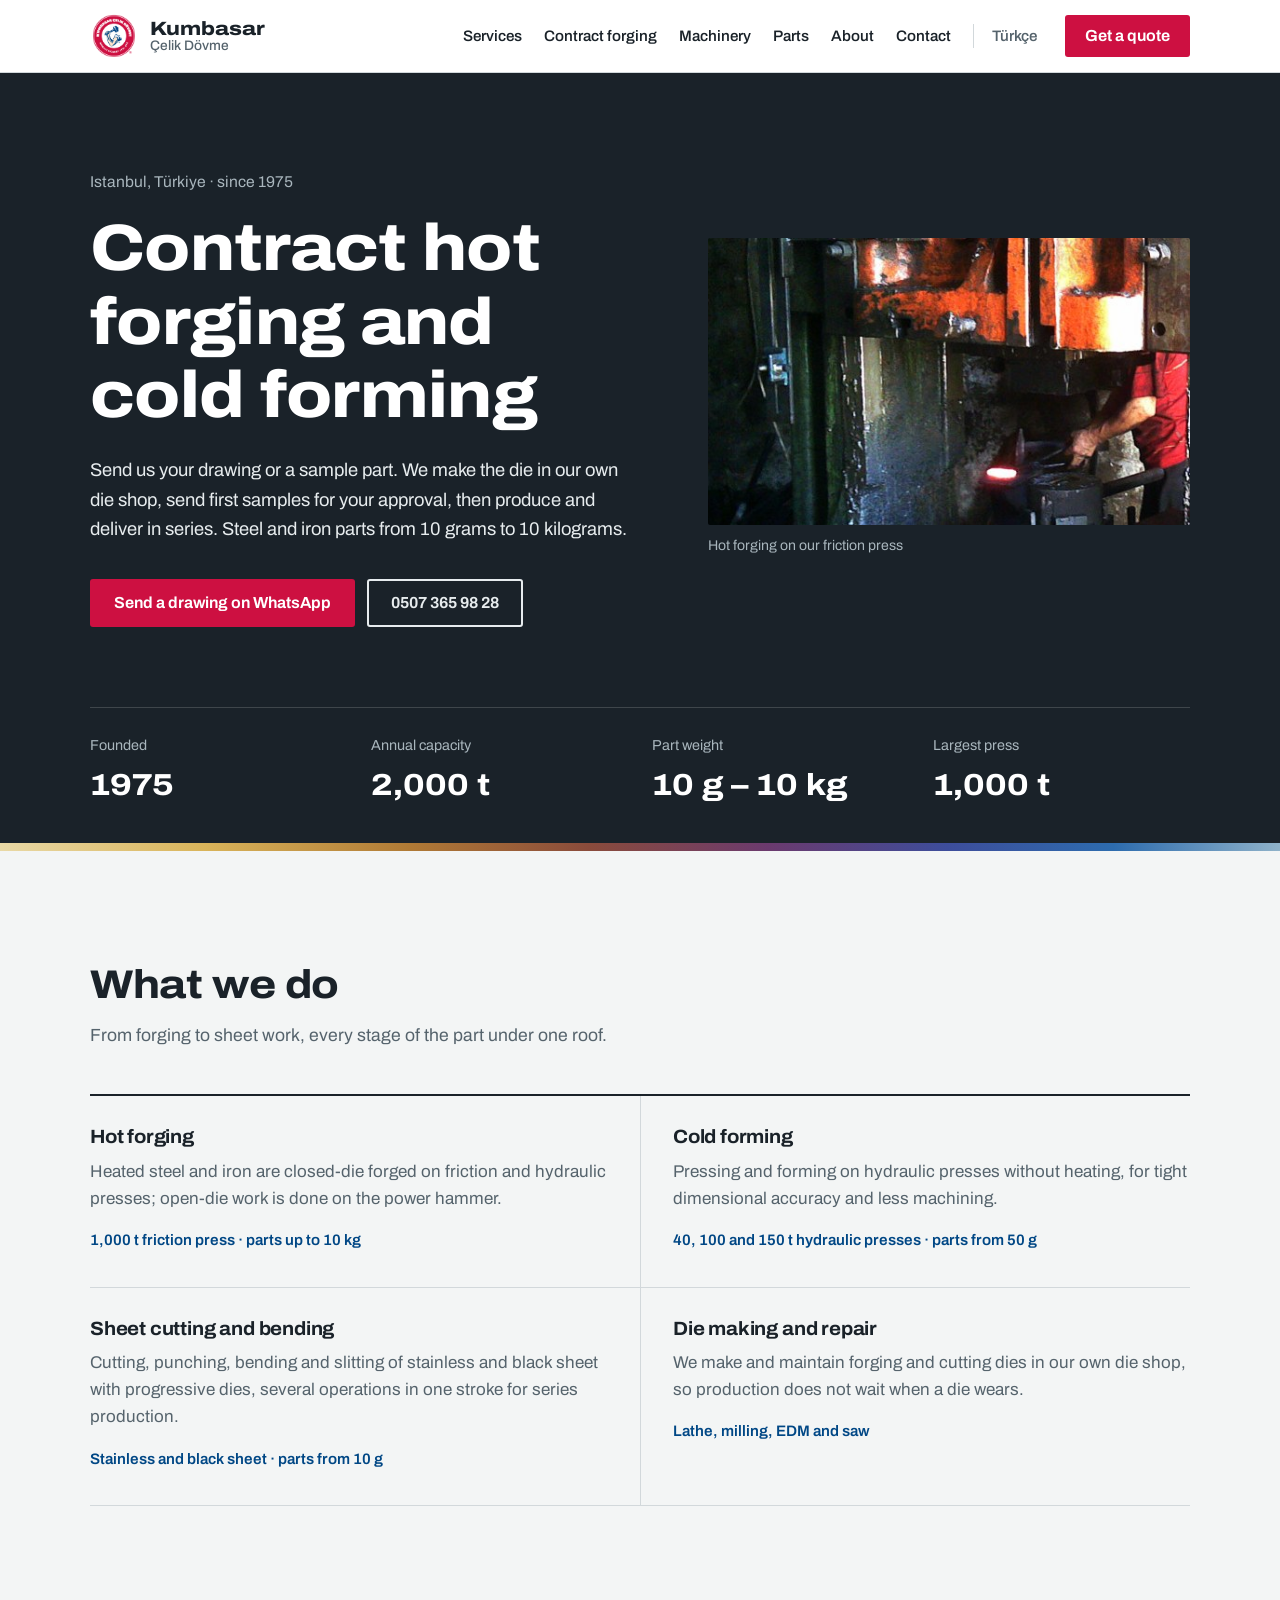
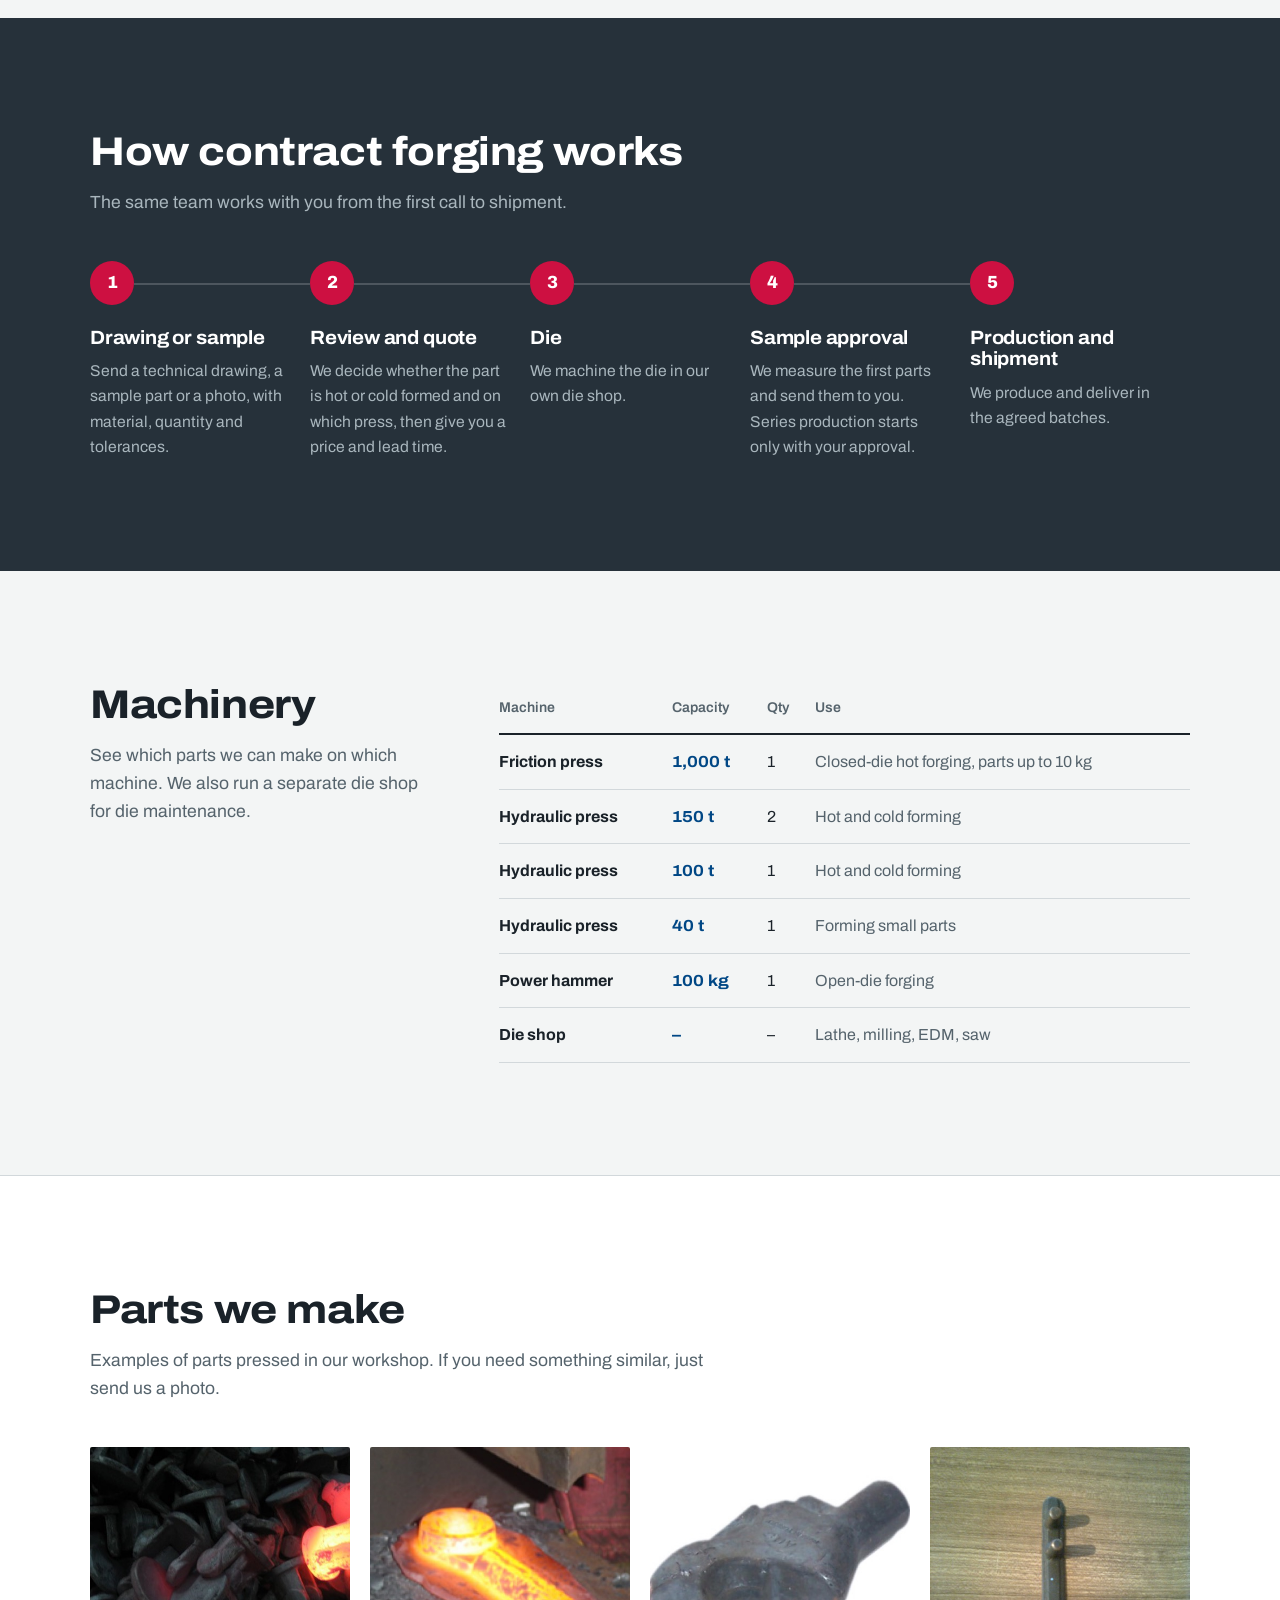
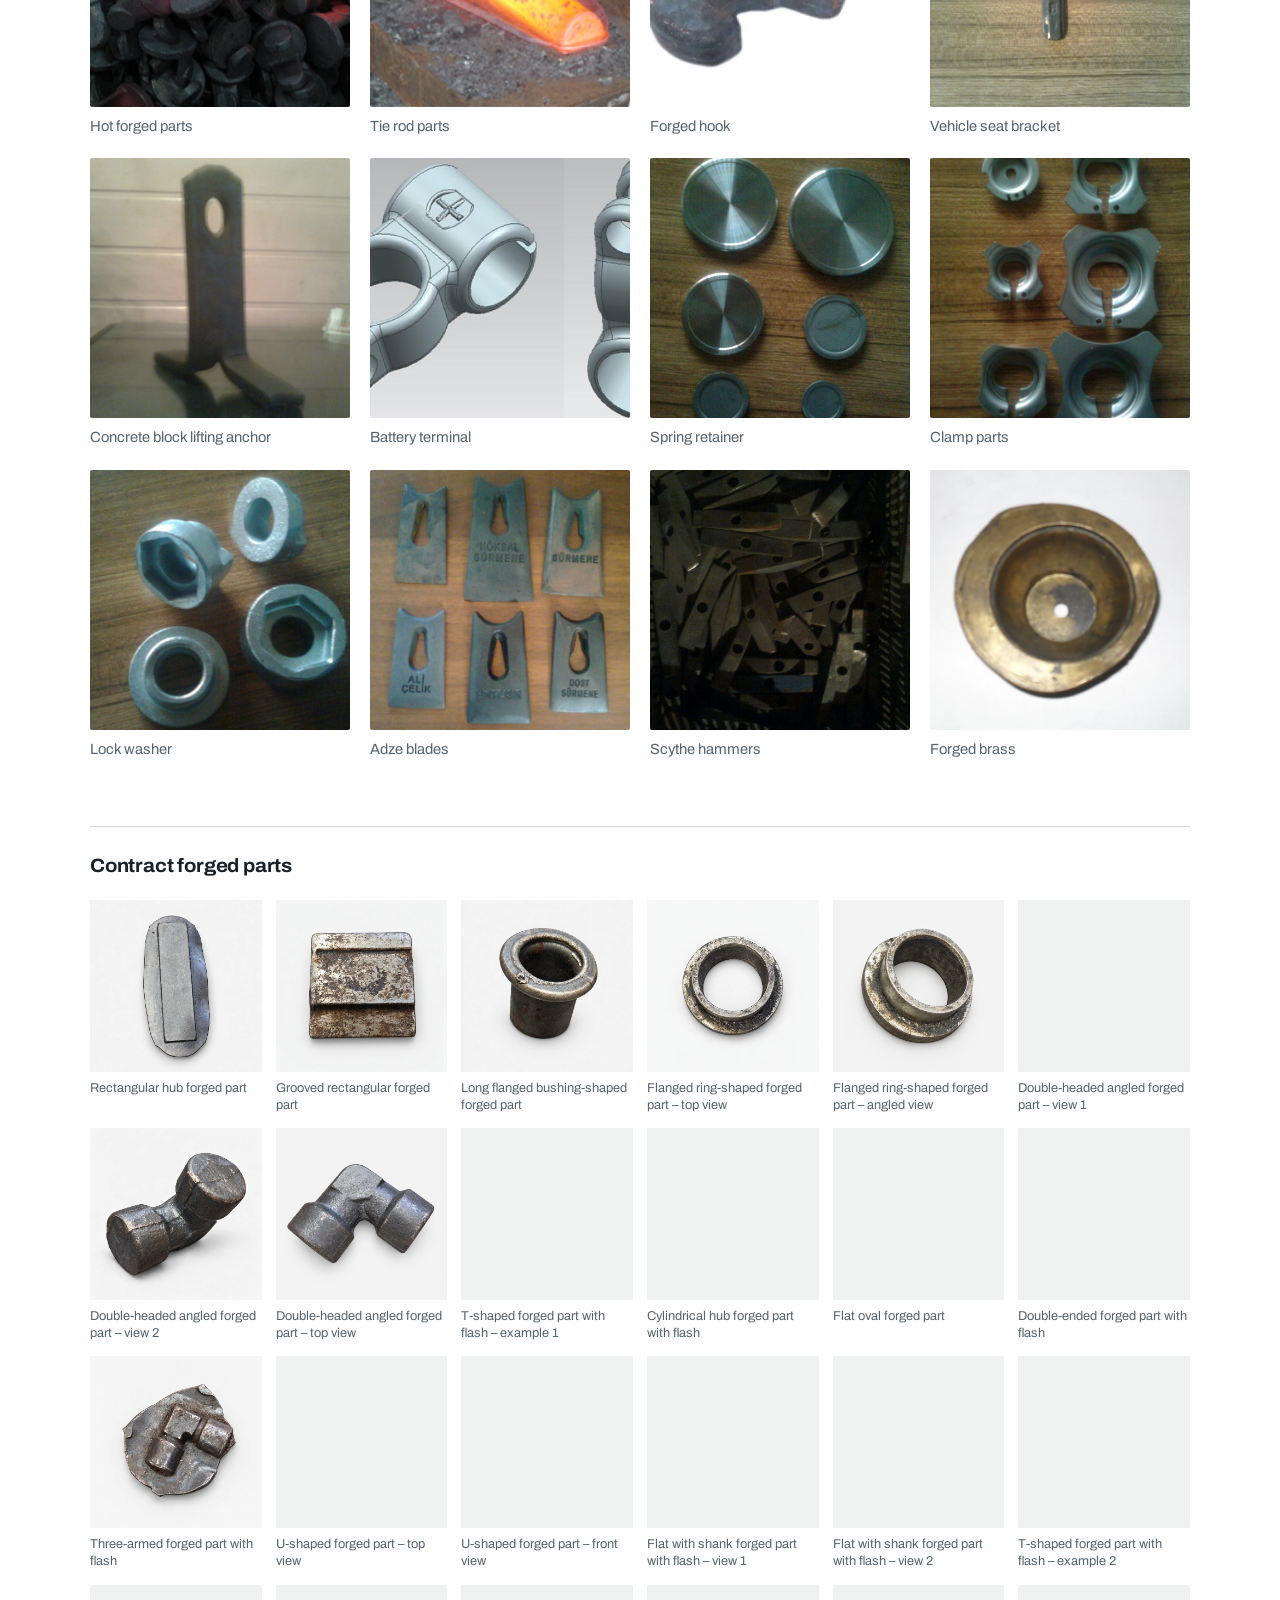
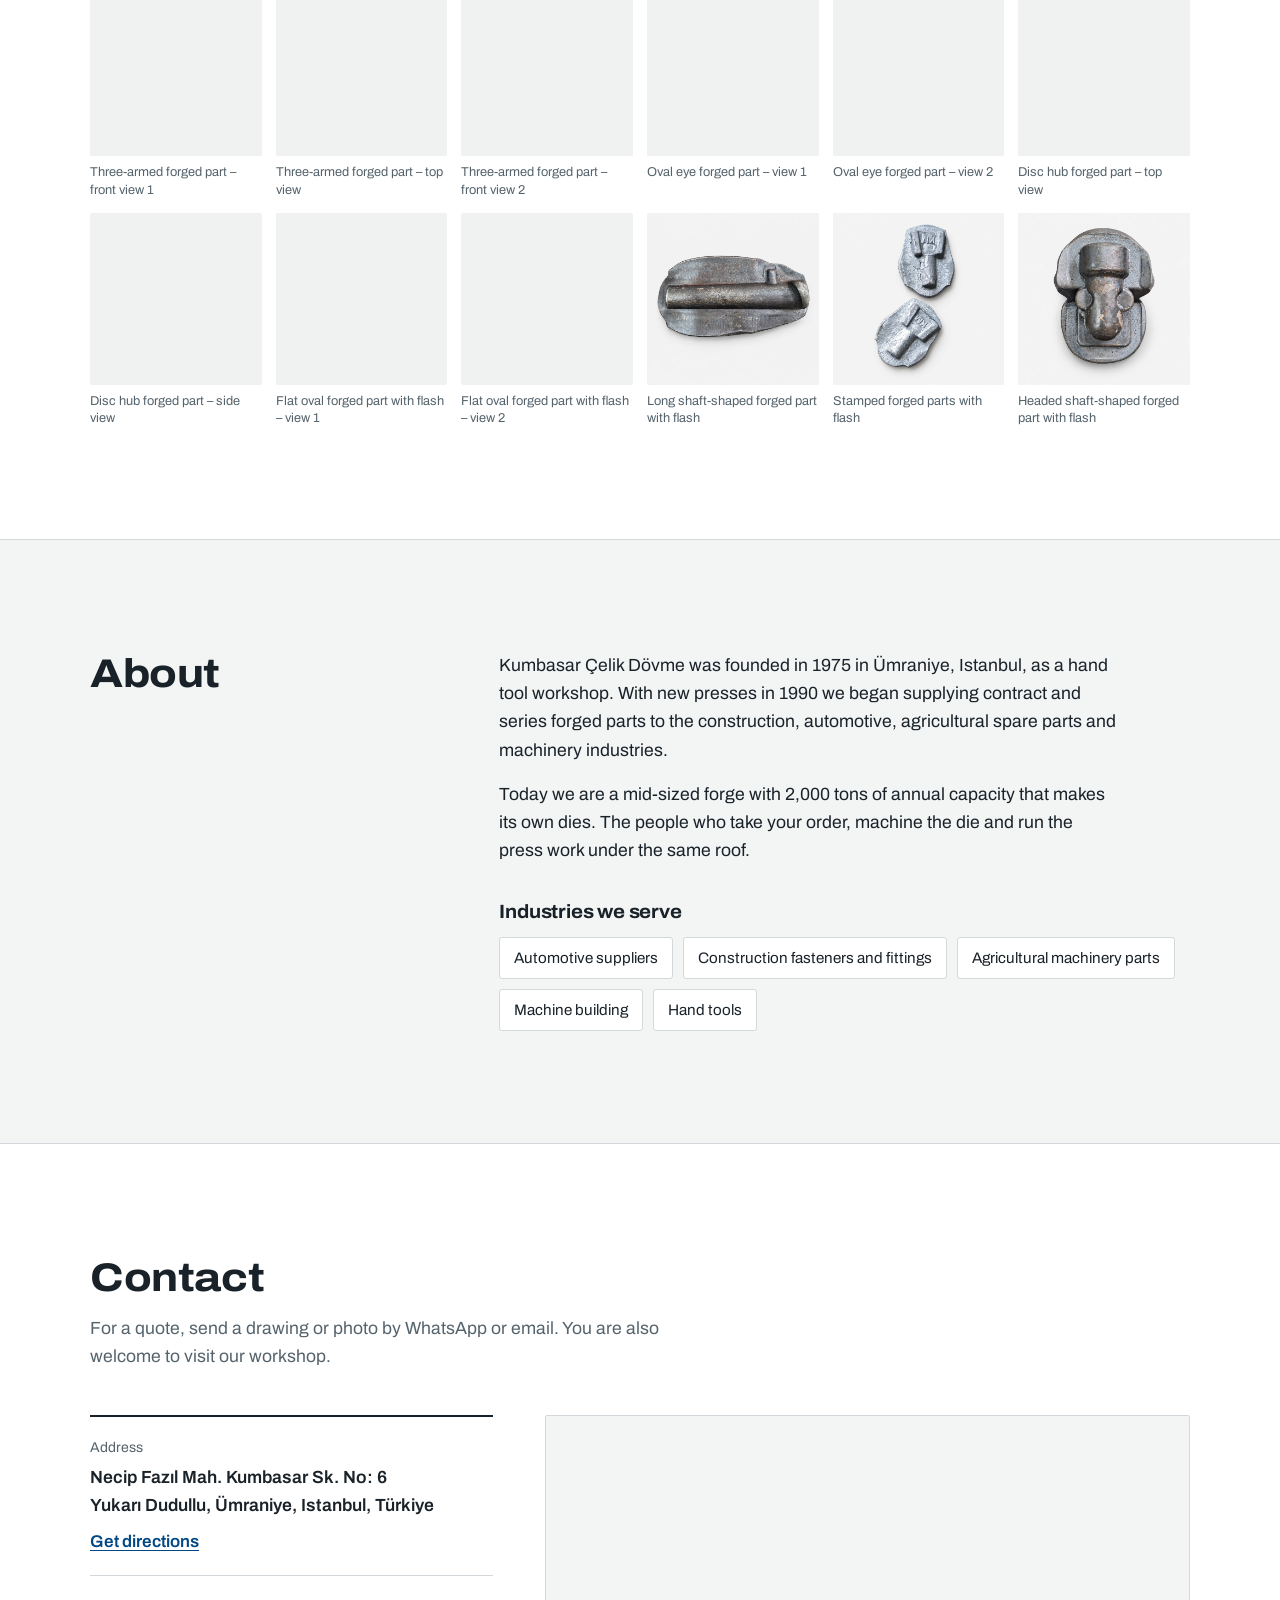
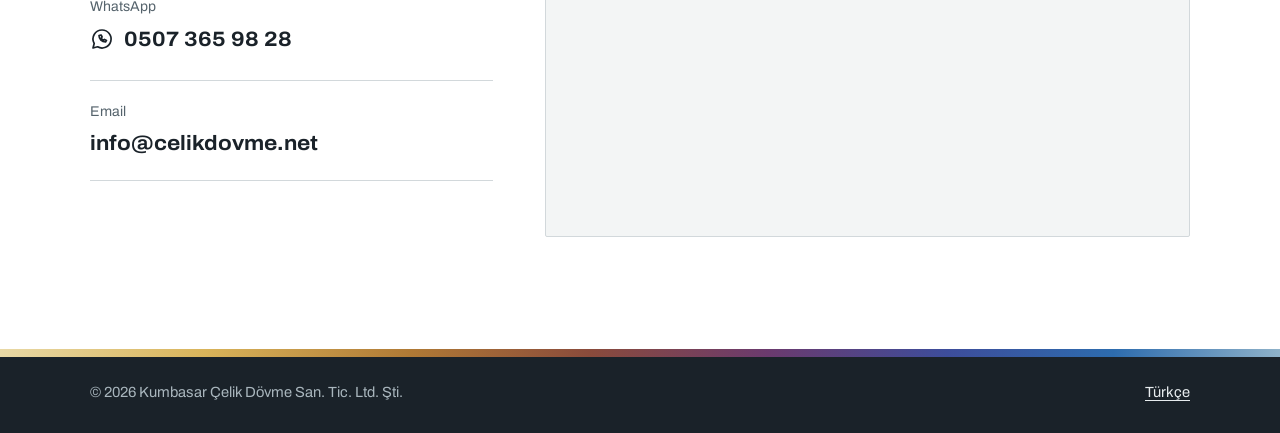
==== commit 4a0ae034: "İletişim numarasını 0507 365 98 28 olarak güncelle WhatsApp, arama butonları ve yapılandırılmış veri" ====
--- a/en.html
+++ b/en.html
@@ -39,7 +39,7 @@
     "addressCountry": "TR"
   },
   "email": "info@celikdovme.net",
-  "telephone": "+90-216-313-66-44",
+  "telephone": "+90-507-365-98-28",
   "inLanguage": "en"
 }
 </script>
@@ -79,8 +79,8 @@
         <h1>Contract hot forging and cold forming</h1>
         <p class="hero-lede">Send us your drawing or a sample part. We make the die in our own die shop, send first samples for your approval, then produce and deliver in series. Steel and iron parts from 10 grams to 10 kilograms.</p>
         <div class="hero-actions">
-          <a class="btn btn-red" href="https://wa.me/902163136644?text=Hello%2C%20I%20would%20like%20a%20quote%20for%20contract%20forging." target="_blank" rel="noopener">Send a drawing on WhatsApp</a>
-          <a class="btn btn-line" href="tel:+902163136644">0216 313 66 44</a>
+          <a class="btn btn-red" href="https://wa.me/905073659828?text=Hello%2C%20I%20would%20like%20a%20quote%20for%20contract%20forging." target="_blank" rel="noopener">Send a drawing on WhatsApp</a>
+          <a class="btn btn-line" href="tel:+905073659828">0507 365 98 28</a>
         </div>
       </div>
       <figure class="hero-photo">
@@ -275,14 +275,10 @@
           </li>
           <li>
             <span class="c-label">WhatsApp</span>
-            <a class="c-value" href="https://wa.me/902163136644?text=Hello%2C%20I%20would%20like%20a%20quote%20for%20contract%20forging." target="_blank" rel="noopener">
+            <a class="c-value" href="https://wa.me/905073659828?text=Hello%2C%20I%20would%20like%20a%20quote%20for%20contract%20forging." target="_blank" rel="noopener">
               <svg viewBox="0 0 24 24" aria-hidden="true"><path d="M12 3a9 9 0 0 0-7.8 13.5L3 21l4.6-1.2A9 9 0 1 0 12 3Z"/><path d="M9 8.5c0 3.6 2.9 6.5 6.5 6.5l1-1.6-2-1-1 .9a5 5 0 0 1-2.3-2.3l.9-1-1-2Z"/></svg>
-              0216 313 66 44
+              0507 365 98 28
             </a>
-          </li>
-          <li>
-            <span class="c-label">Phone / fax</span>
-            <a class="c-value" href="tel:+902163136644">0216 313 66 44</a>
           </li>
           <li>
             <span class="c-label">Email</span>
@@ -307,8 +303,8 @@
 </footer>
 
 <nav class="quickbar" aria-label="Quick contact">
-  <a href="tel:+902163136644">Call</a>
-  <a href="https://wa.me/902163136644?text=Hello%2C%20I%20would%20like%20a%20quote%20for%20contract%20forging." target="_blank" rel="noopener">WhatsApp</a>
+  <a href="tel:+905073659828">Call</a>
+  <a href="https://wa.me/905073659828?text=Hello%2C%20I%20would%20like%20a%20quote%20for%20contract%20forging." target="_blank" rel="noopener">WhatsApp</a>
   <a href="#iletisim">Address</a>
 </nav>
 
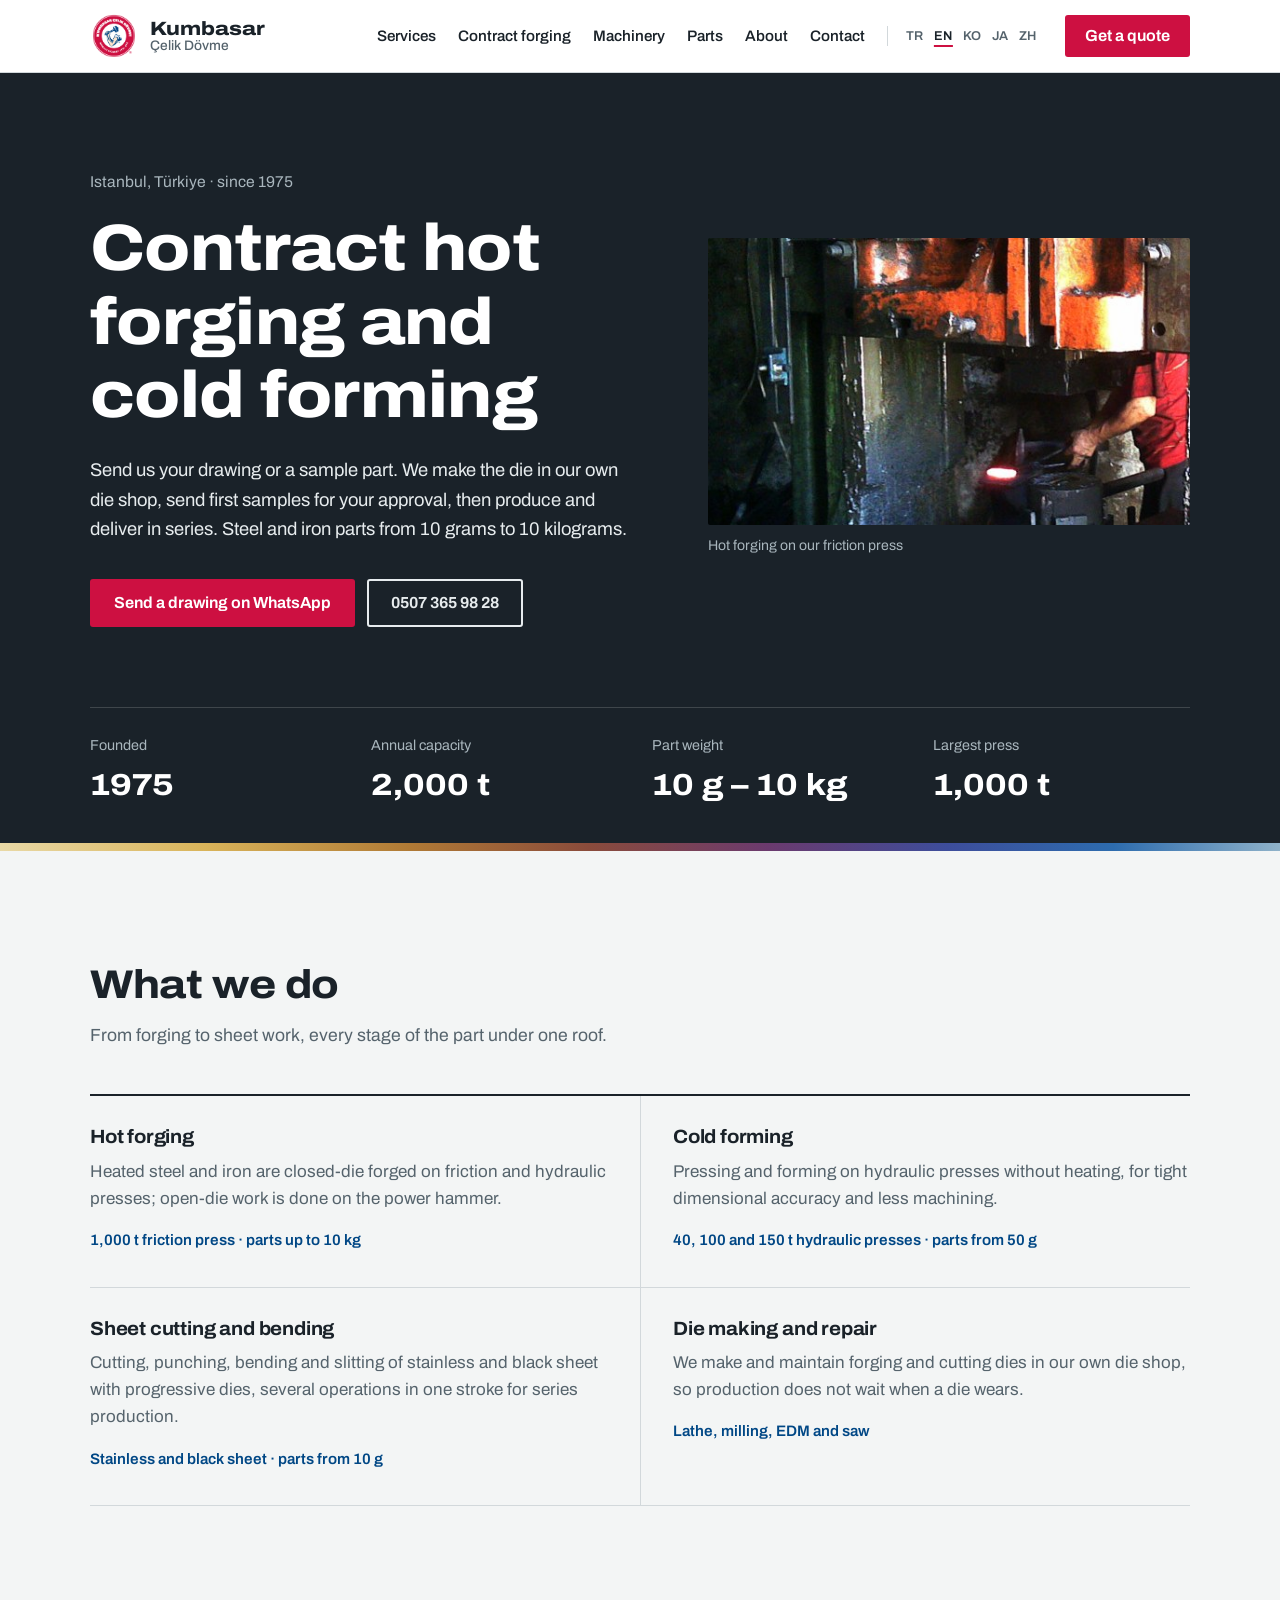
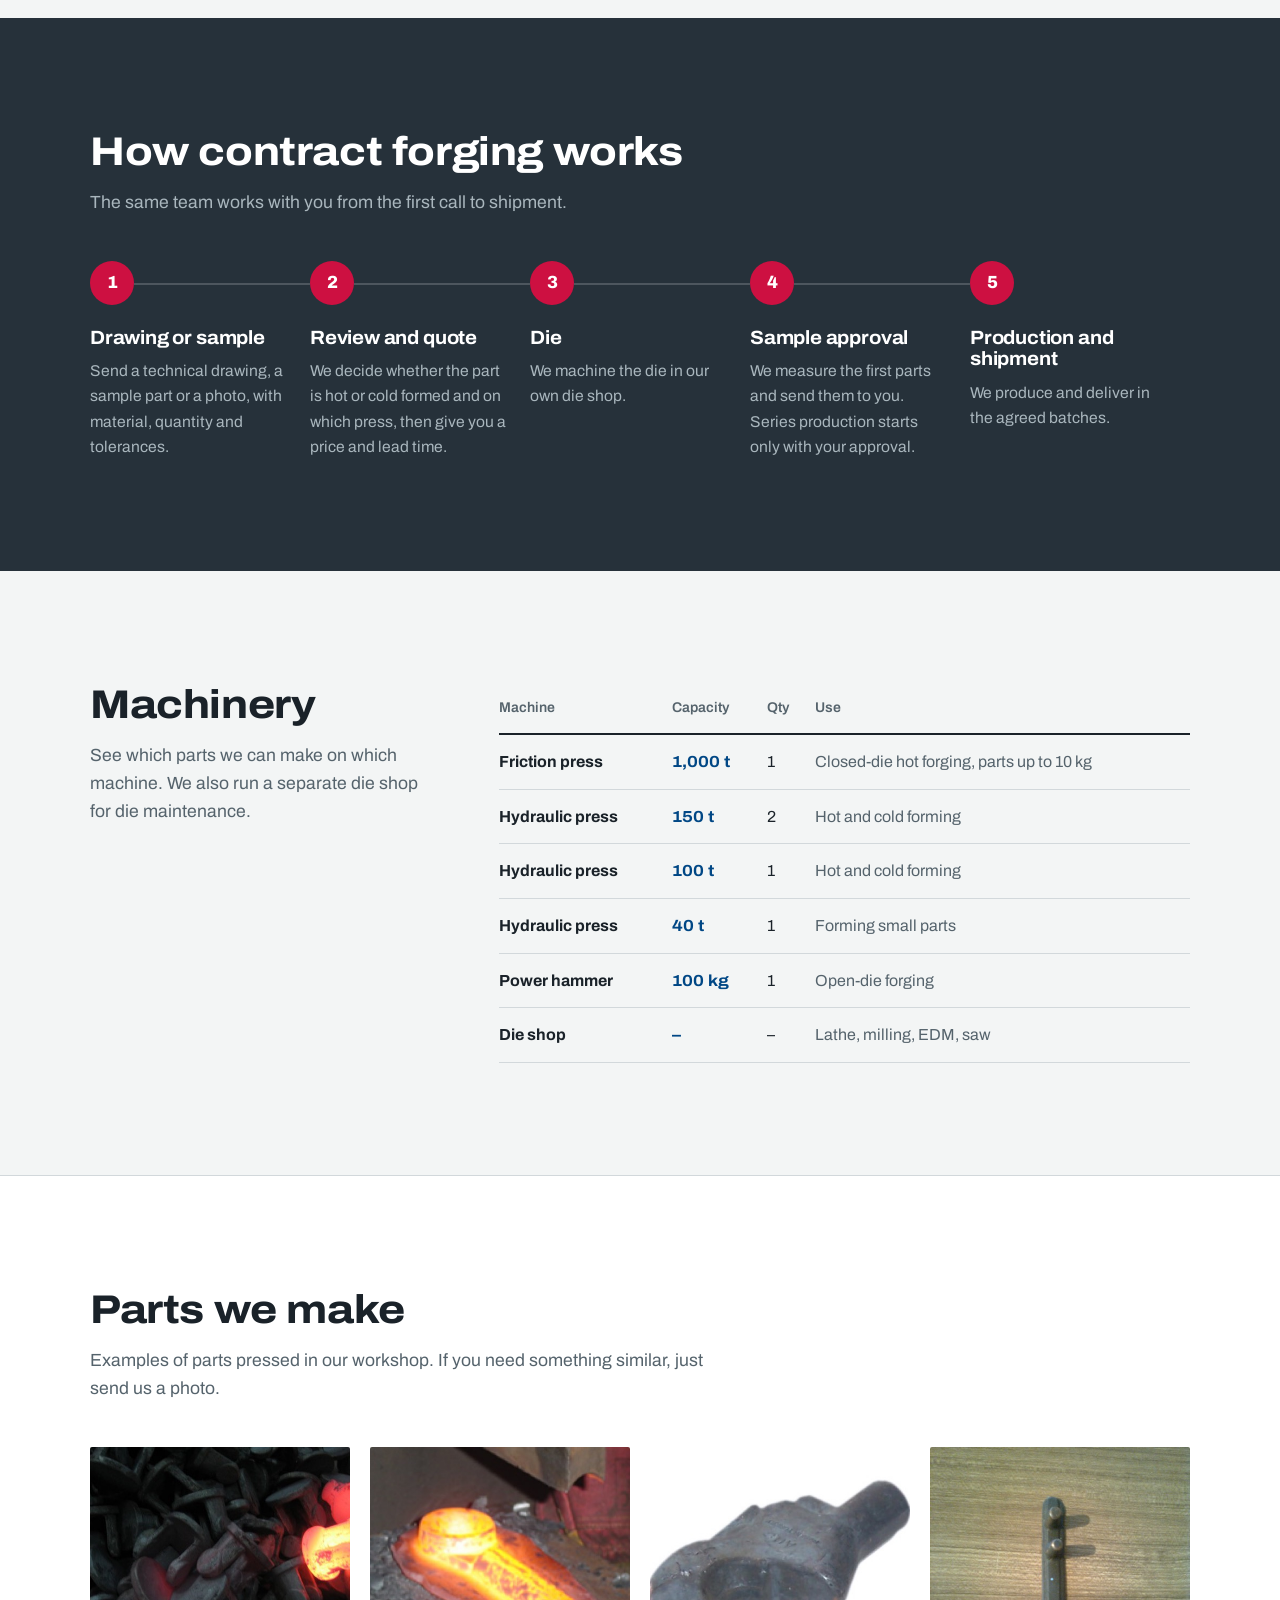
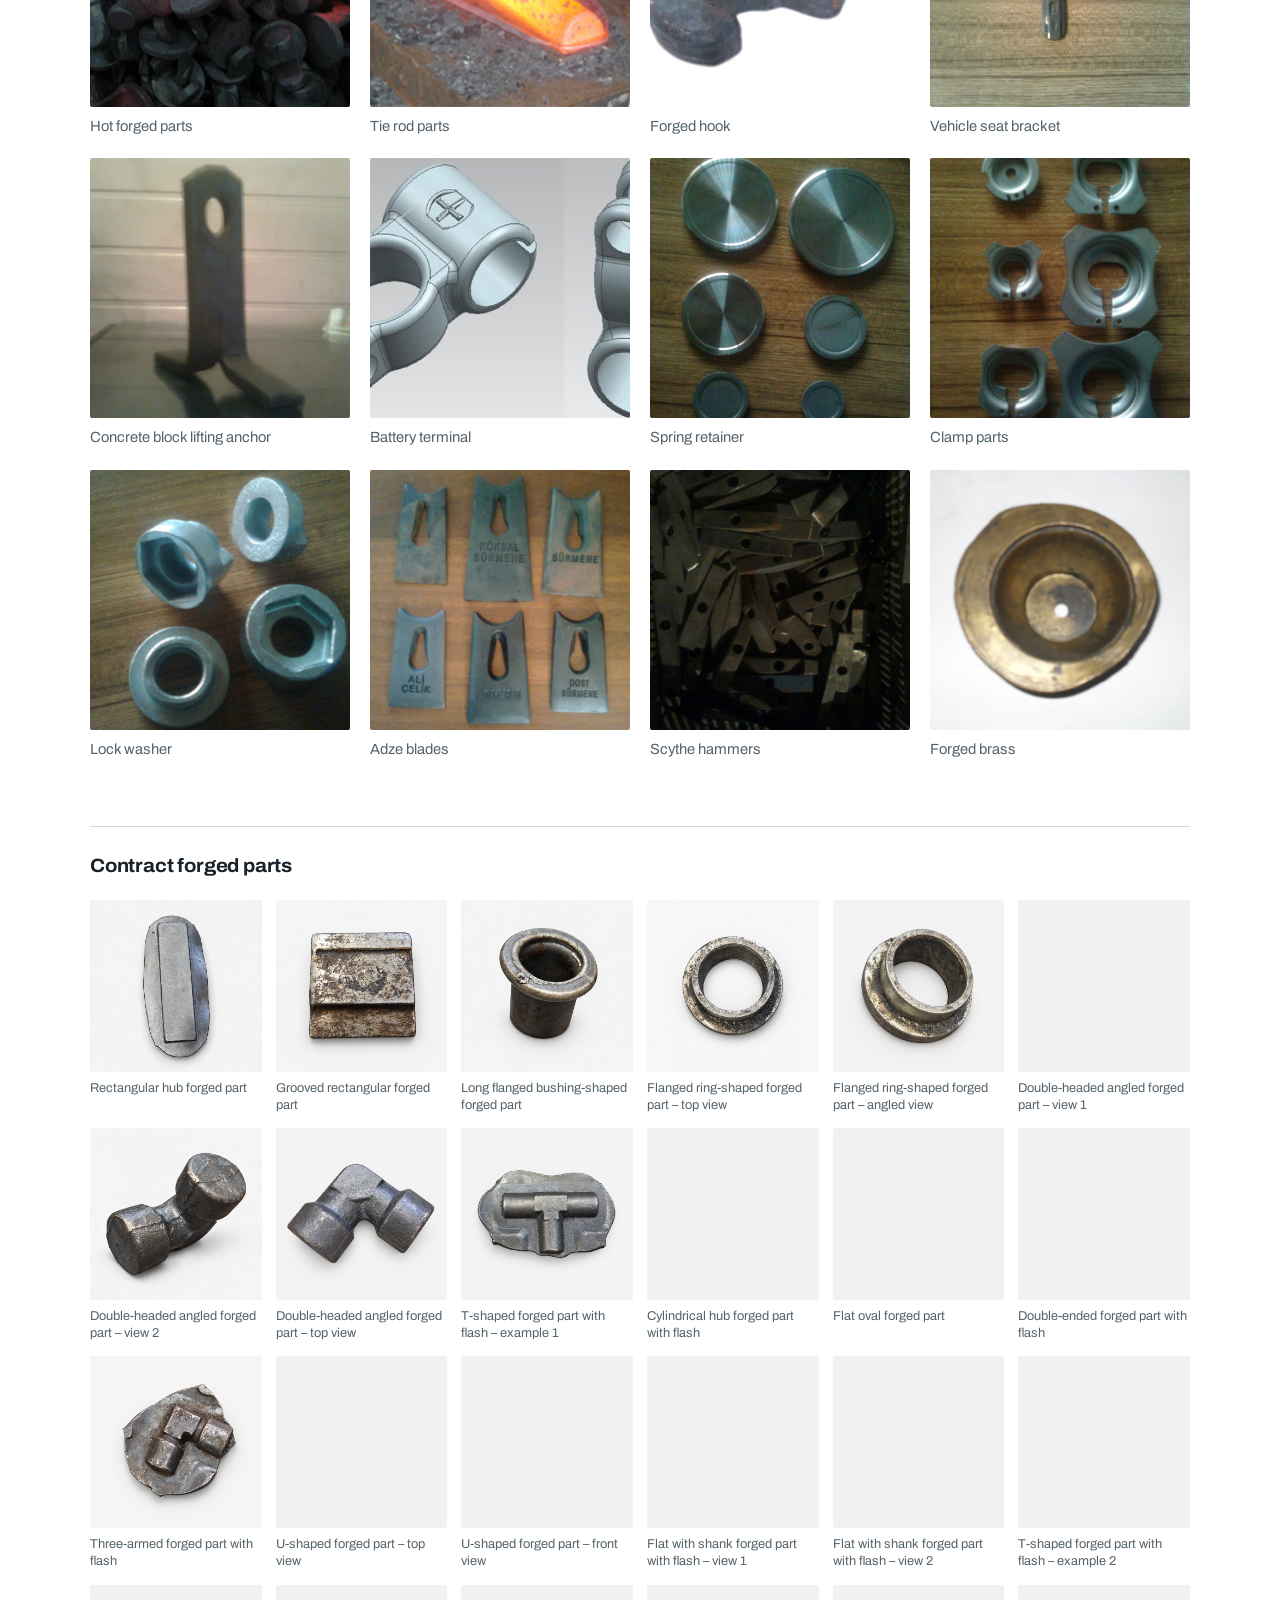
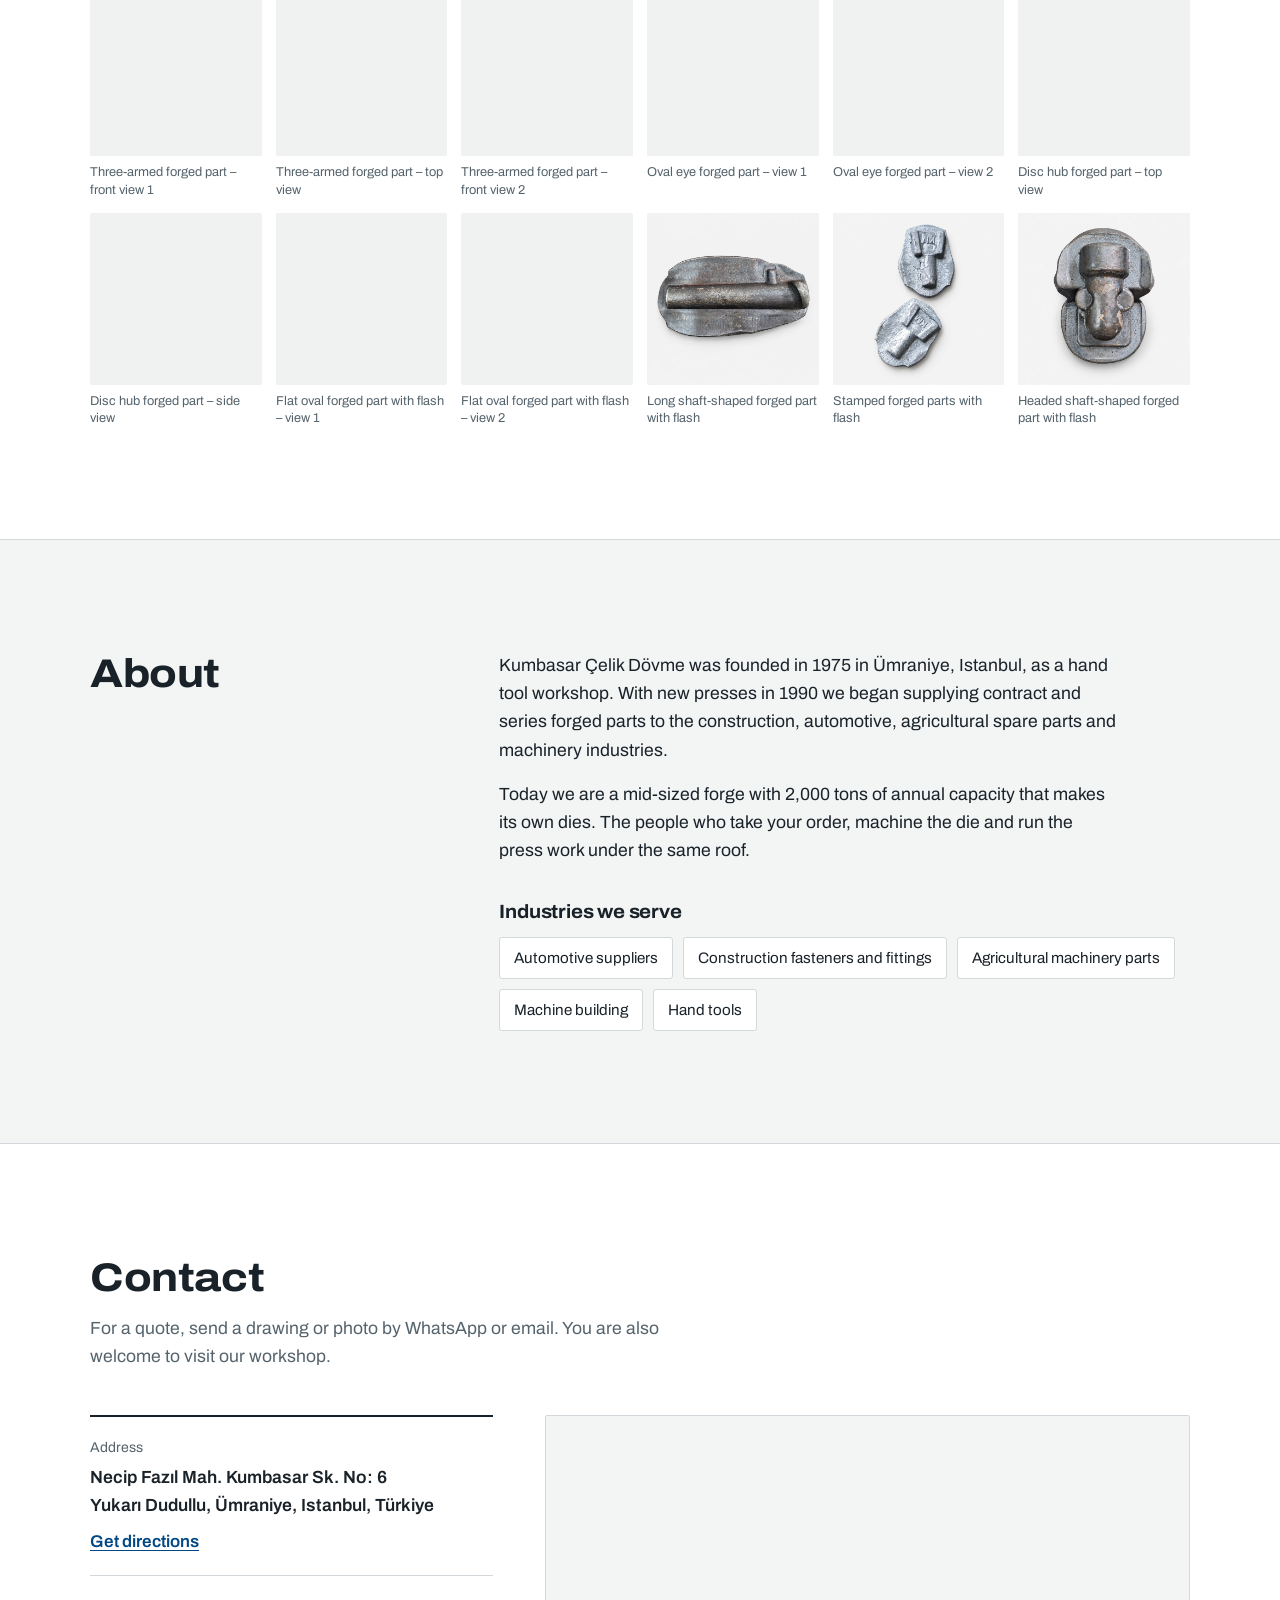
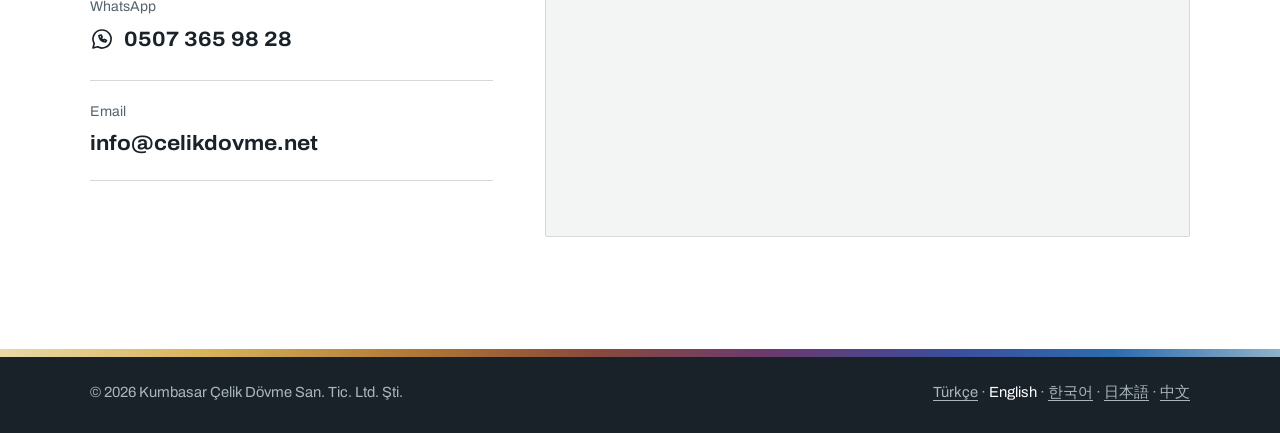
==== commit 4e1b69d5: "Korece, Japonca ve Çince sayfaları ekle - ko.html, ja.html, zh.html (basitleştirilmiş Çince) İngiliz" ====
--- a/en.html
+++ b/en.html
@@ -8,6 +8,9 @@
 <link rel="canonical" href="https://celikdovme.net/en.html">
 <link rel="alternate" hreflang="tr" href="https://celikdovme.net/">
 <link rel="alternate" hreflang="en" href="https://celikdovme.net/en.html">
+<link rel="alternate" hreflang="ko" href="https://celikdovme.net/ko.html">
+<link rel="alternate" hreflang="ja" href="https://celikdovme.net/ja.html">
+<link rel="alternate" hreflang="zh-Hans" href="https://celikdovme.net/zh.html">
 <link rel="alternate" hreflang="x-default" href="https://celikdovme.net/">
 <meta property="og:type" content="website">
 <meta property="og:locale" content="en_US">
@@ -60,7 +63,7 @@
       <a href="#parcalar">Parts</a>
       <a href="#hakkimizda">About</a>
       <a href="#iletisim">Contact</a>
-      <a class="lang" href="./" hreflang="tr" lang="tr">Türkçe</a>
+      <span class="langs"><a href="./" hreflang="tr" lang="tr">TR</a><a href="en.html" hreflang="en" lang="en" aria-current="true">EN</a><a href="ko.html" hreflang="ko" lang="ko">KO</a><a href="ja.html" hreflang="ja" lang="ja">JA</a><a href="zh.html" hreflang="zh-Hans" lang="zh-Hans">ZH</a></span>
     </nav>
     <a class="btn btn-red header-cta" href="#iletisim">Get a quote</a>
     <button class="menu-btn" id="menuBtn" type="button" aria-controls="nav" aria-expanded="false">
@@ -298,7 +301,7 @@
   <div class="temper" role="presentation"></div>
   <div class="wrap footer-row">
     <p>© 2026 Kumbasar Çelik Dövme San. Tic. Ltd. Şti.</p>
-    <p><a href="./" hreflang="tr" lang="tr">Türkçe</a></p>
+    <p class="footer-langs"><a href="./" hreflang="tr" lang="tr">Türkçe</a> · <a href="en.html" hreflang="en" lang="en" aria-current="true">English</a> · <a href="ko.html" hreflang="ko" lang="ko">한국어</a> · <a href="ja.html" hreflang="ja" lang="ja">日本語</a> · <a href="zh.html" hreflang="zh-Hans" lang="zh-Hans">中文</a></p>
   </div>
 </footer>
 
--- a/css/style.css
+++ b/css/style.css
@@ -92,7 +92,10 @@
 .nav { display: flex; align-items: center; gap: 22px; }
 .nav a { color: var(--steel); text-decoration: none; font-size: .95rem; font-weight: 550; }
 .nav a:hover { color: var(--red); }
-.nav .lang { color: var(--iron); padding-left: 18px; border-left: 1px solid var(--rule); }
+.nav .langs { display: flex; gap: 10px; padding-left: 18px; border-left: 1px solid var(--rule); }
+.nav .langs a { color: var(--iron); font-size: .8rem; font-weight: 600; letter-spacing: .04em; }
+.nav .langs a[aria-current] { color: var(--steel); text-decoration: underline; text-decoration-color: var(--red); text-underline-offset: 5px; text-decoration-thickness: 2px; }
+.nav .langs a:hover { color: var(--red); }
 .header-cta { min-height: 42px; padding: 0 18px; }
 .menu-btn { display: none; width: 44px; height: 44px; background: none; border: 1px solid var(--rule); border-radius: 3px; cursor: pointer; }
 .menu-btn svg { width: 22px; height: 22px; fill: none; stroke: var(--steel); stroke-width: 1.8; stroke-linecap: round; }
@@ -224,7 +227,8 @@
   }
   .nav.open { display: flex; }
   .nav a { padding: 12px 0; font-size: 1.05rem; border-bottom: 1px solid var(--rule); }
-  .nav .lang { padding-left: 0; border-left: 0; border-bottom: 0; }
+  .nav .langs { padding: 14px 0 0; border-left: 0; gap: 20px; }
+  .nav .langs a { padding: 6px 0; border-bottom: 0; font-size: .95rem; }
   .site-header { position: sticky; }
 
   .hero-grid, .two-col, .contact-grid { grid-template-columns: 1fr; }
@@ -264,3 +268,16 @@
   .quickbar a + a { border-left: 1px solid rgba(255,255,255,.12); }
   .quickbar a:nth-child(2) { background: var(--red); }
 }
+
+/* Dil seçici (alt bilgi) */
+.footer-langs a { color: var(--on-dark-2); }
+.footer-langs a[aria-current] { color: var(--white); text-decoration: none; }
+
+/* Korece, Japonca, Çince */
+:lang(ko) body { font-family: "Archivo", "Apple SD Gothic Neo", "Malgun Gothic", "Noto Sans KR", sans-serif; word-break: keep-all; }
+:lang(ja) body { font-family: "Archivo", "Hiragino Sans", "Hiragino Kaku Gothic ProN", "Yu Gothic", "Meiryo", "Noto Sans JP", sans-serif; line-break: strict; }
+:lang(zh-Hans) body { font-family: "Archivo", "PingFang SC", "Microsoft YaHei", "Noto Sans SC", sans-serif; }
+:lang(ko) h1, :lang(ja) h1, :lang(zh-Hans) h1,
+:lang(ko) h2, :lang(ja) h2, :lang(zh-Hans) h2 { font-stretch: 100%; letter-spacing: 0; line-height: 1.25; }
+:lang(ko) .hero h1, :lang(ja) .hero h1, :lang(zh-Hans) .hero h1 { max-width: 11em; }
+:lang(ko) p, :lang(ja) p, :lang(zh-Hans) p { line-height: 1.75; }
